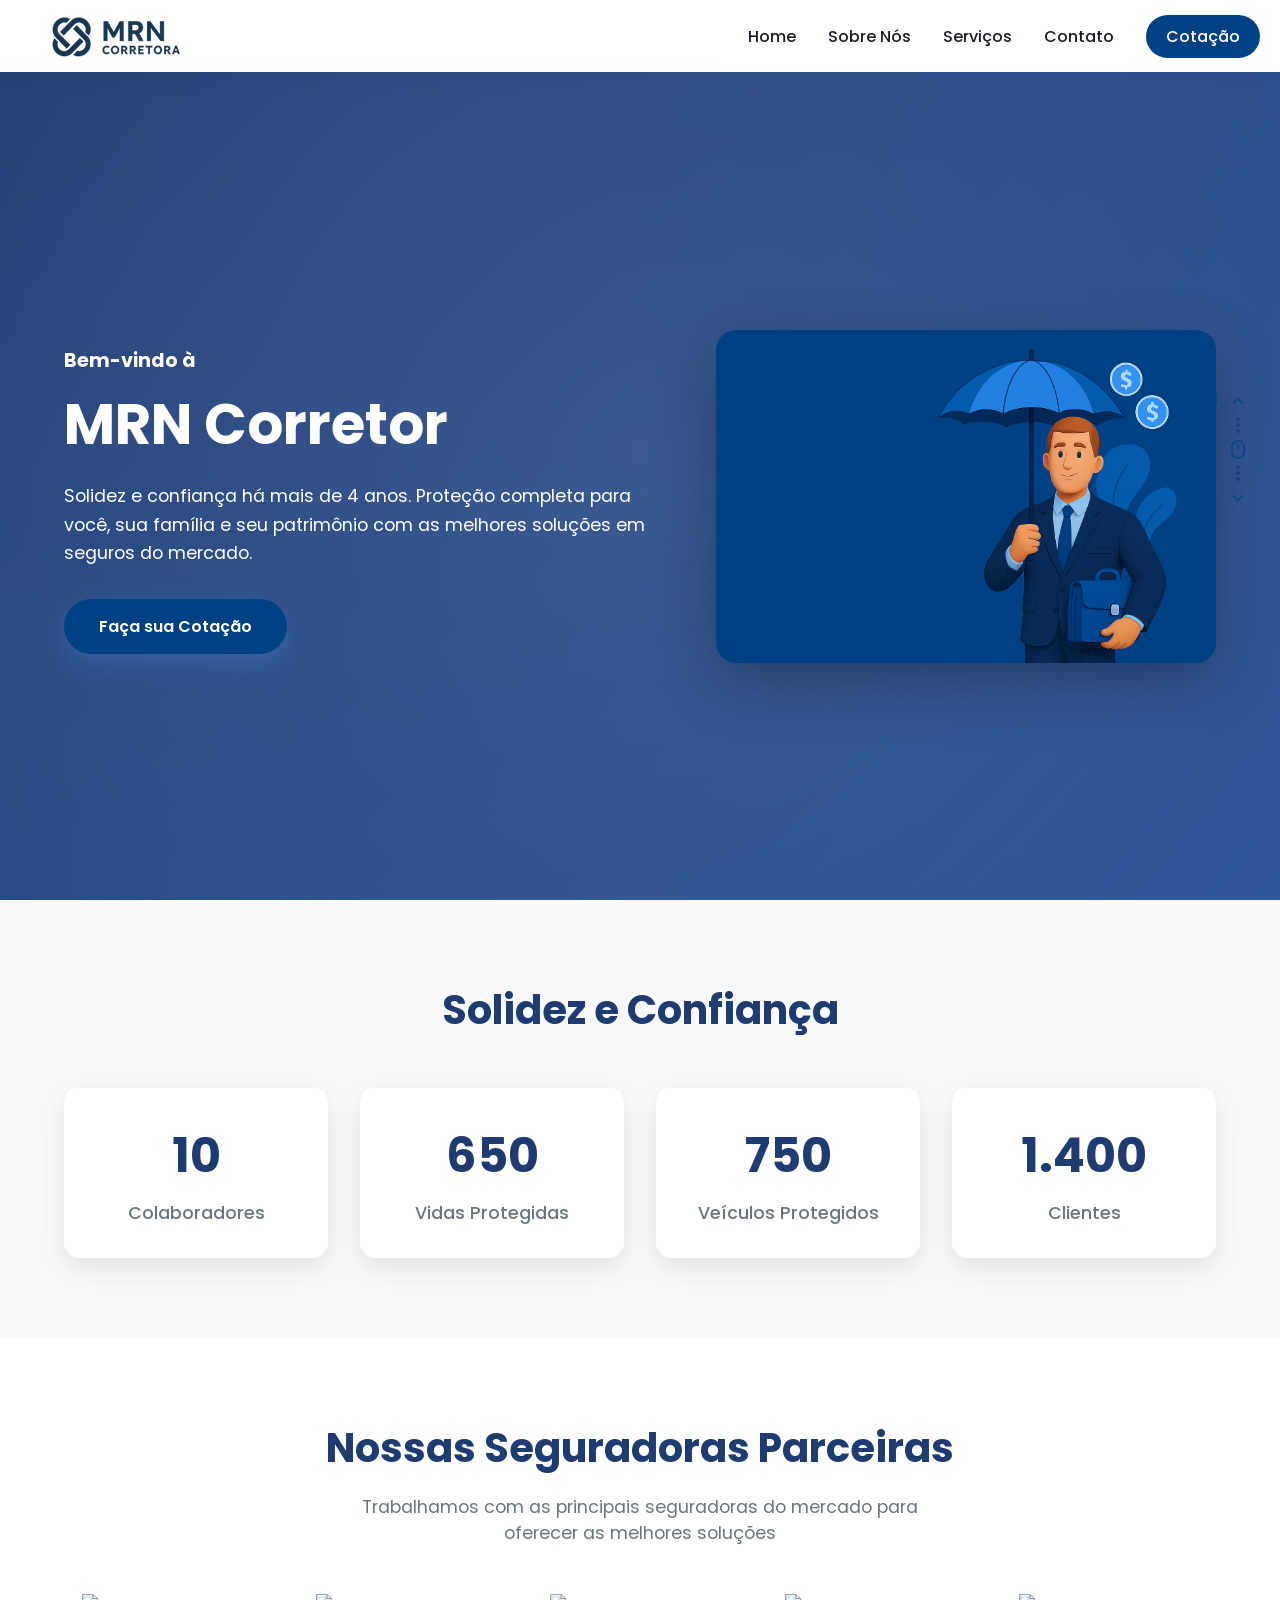
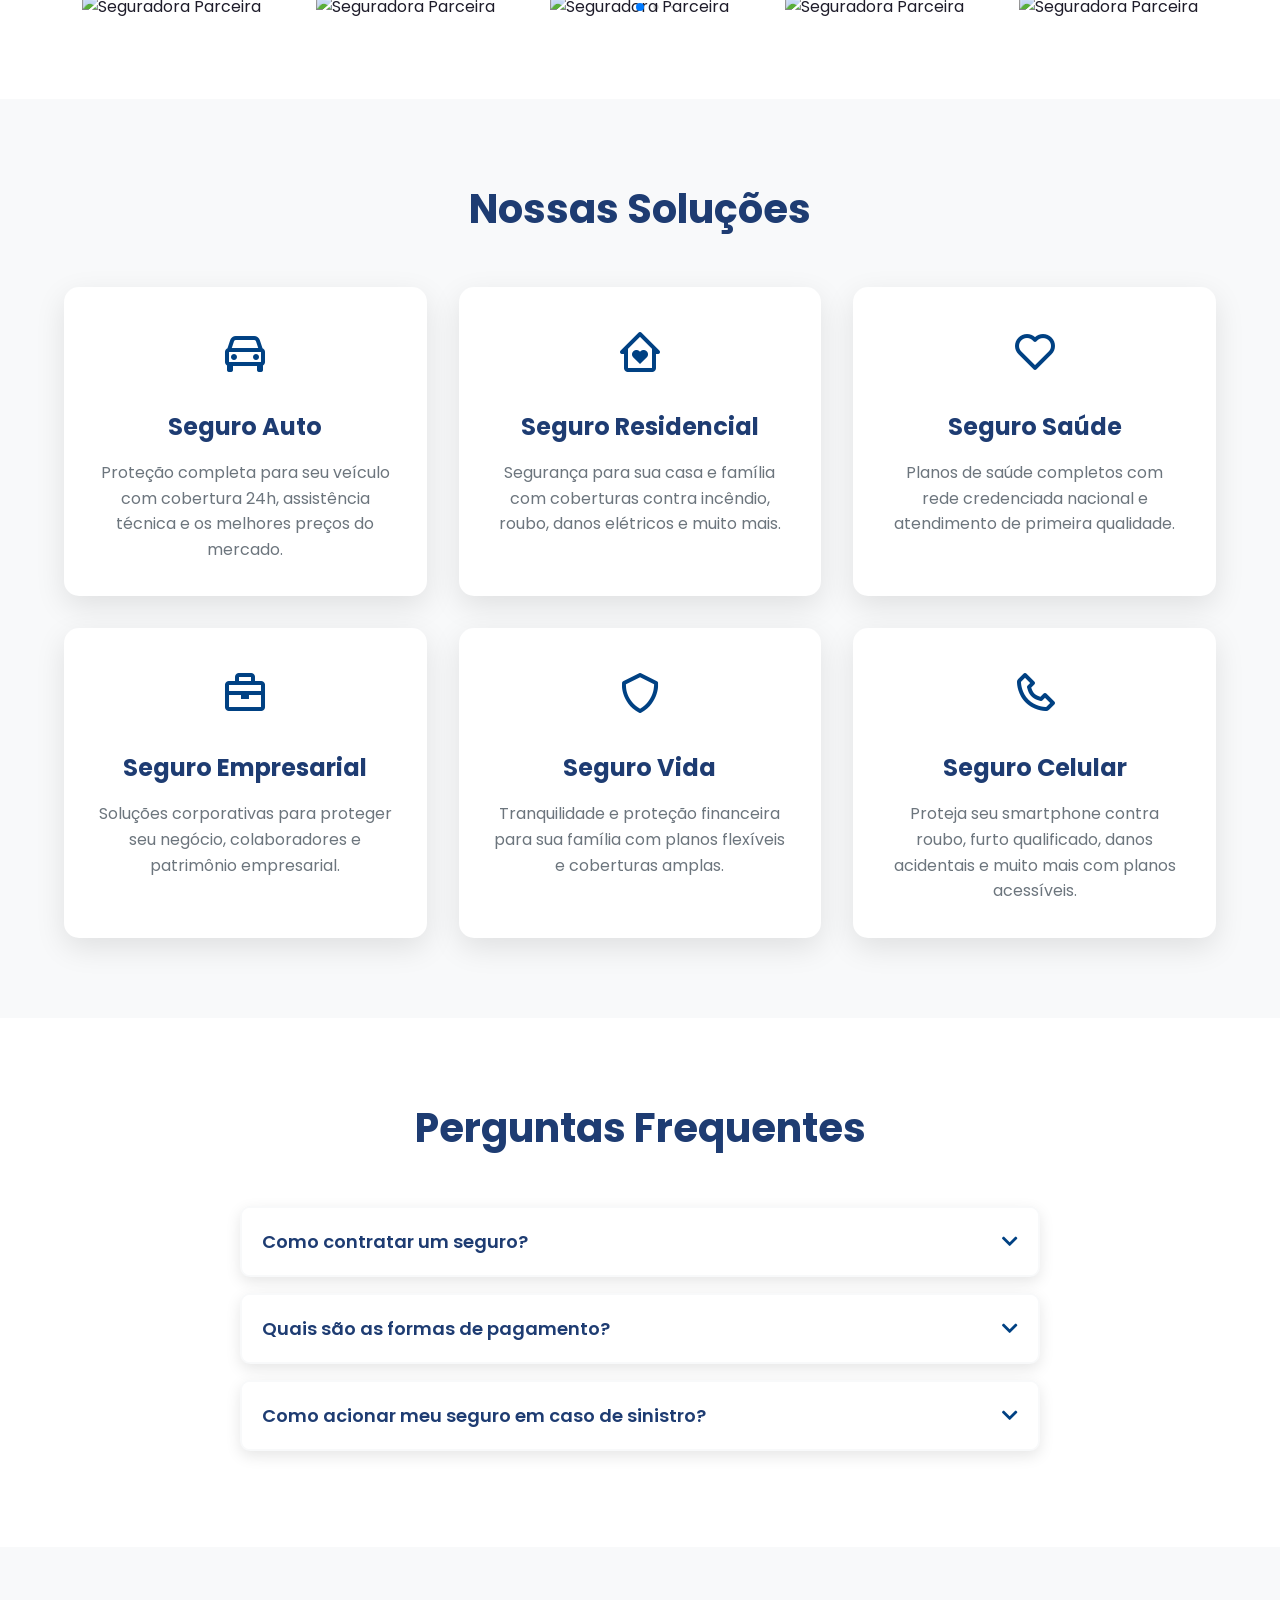
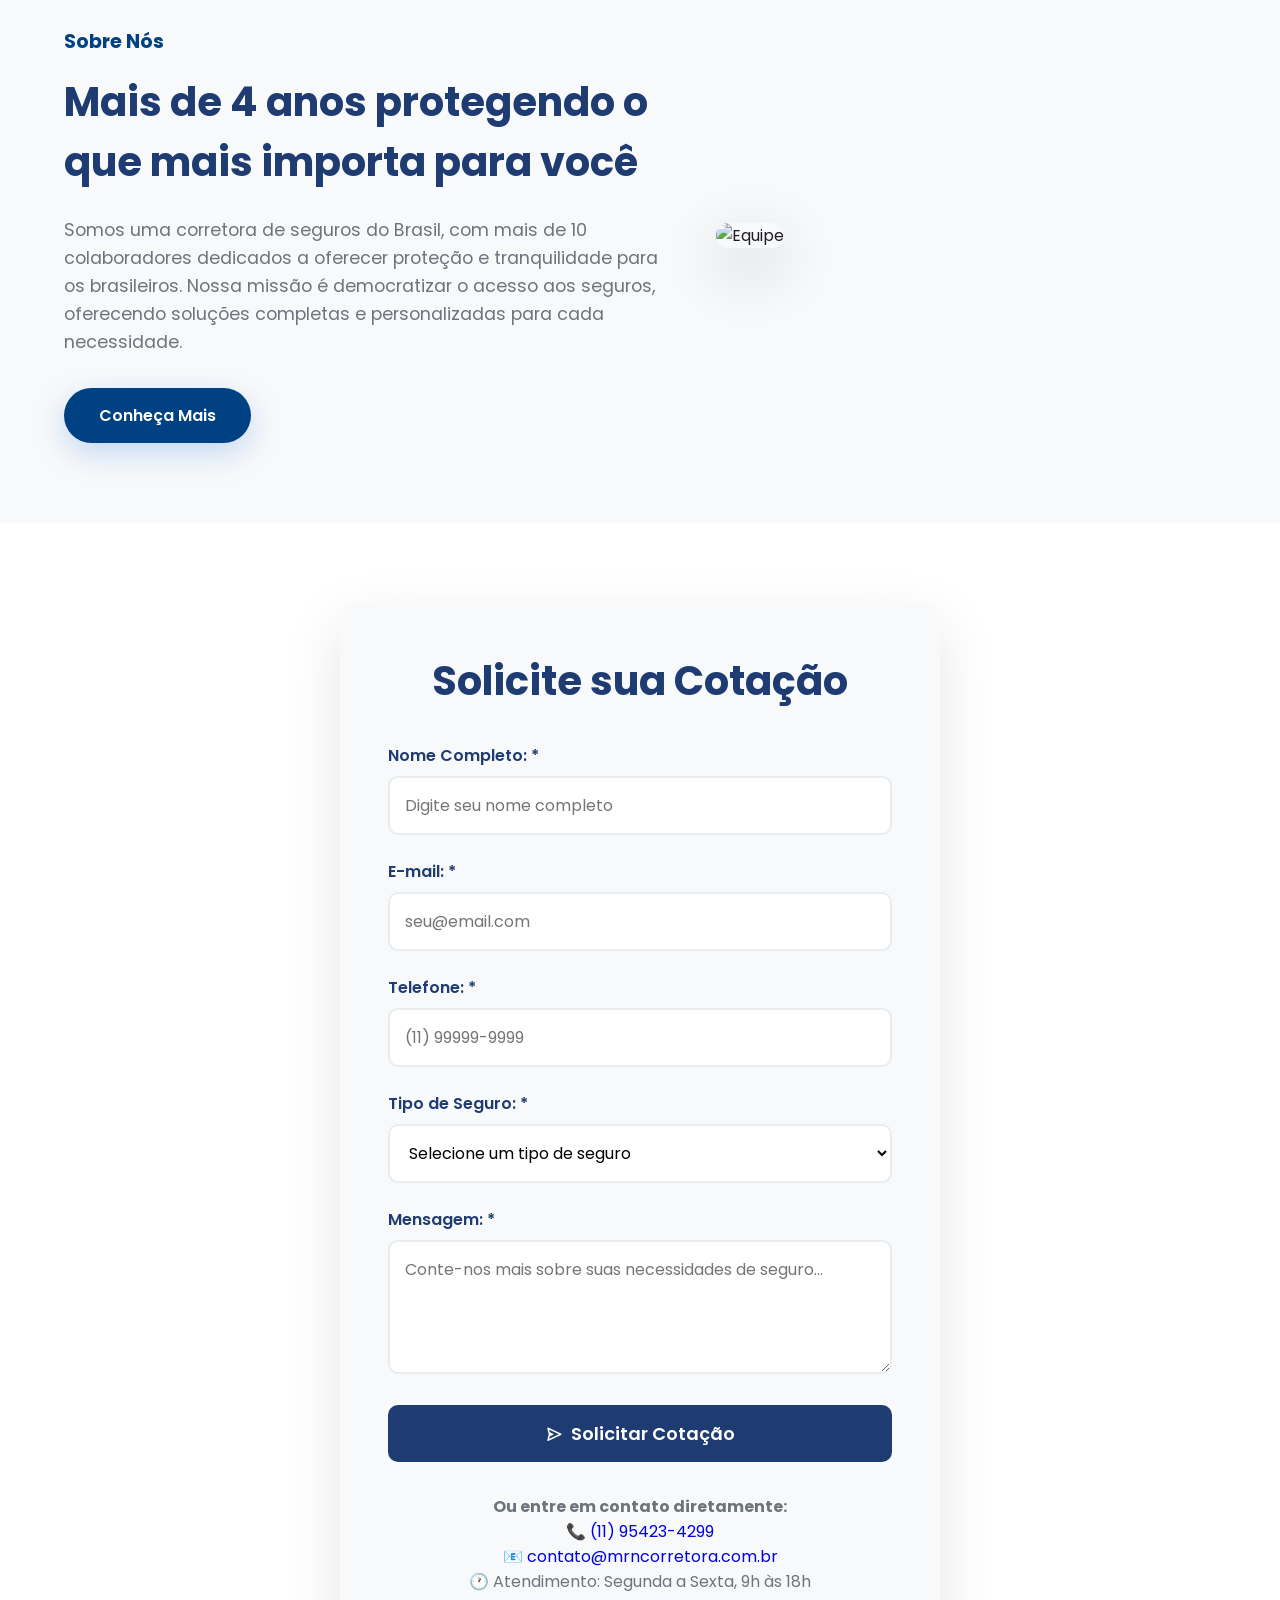
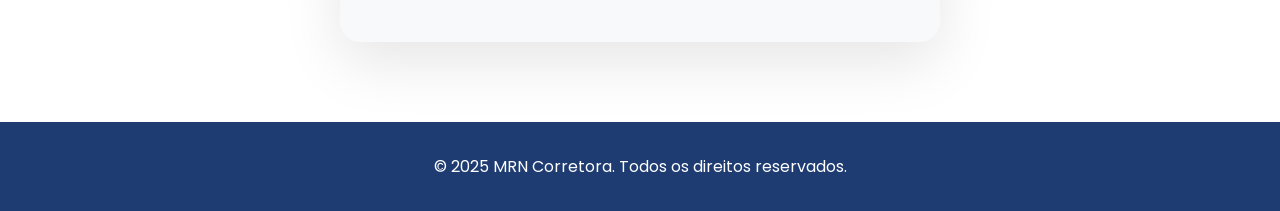
==== LandingPage-Responsiva/index.html @ b2e0dfe4 "fix" ====
<!DOCTYPE html>
<html lang="pt-br">
<head>
    <meta charset="UTF-8">
    <meta http-equiv="X-UA-Compatible" content="IE=edge">
    <meta name="viewport" content="width=device-width, initial-scale=1.0">
    <link href='https://unpkg.com/boxicons@2.1.2/css/boxicons.min.css' rel='stylesheet'>
    <link rel="stylesheet" type="text/css" href="https://cdnjs.cloudflare.com/ajax/libs/font-awesome/5.15.4/css/all.min.css">
    <link rel="stylesheet"href="https://cdn.jsdelivr.net/npm/swiper@11/swiper-bundle.min.css"/>
    <link rel="stylesheet" href="style.css">
    <title>MRN Corretora - Proteção e Confiança</title>
</head>
<body>
    <header>
        <nav class="navigation">
            <a href="#" class="logo">
                <i class='bx bx-shield-check'></i>
                <img src="assets/mrnlogocorretora.png">
            </a>
            <ul class="nav-menu">
                <li class="nav-item"><a href="#home">Home</a></li>
                <li class="nav-item"><a href="#aboutUsAnchor">Sobre Nós</a></li>
                <li class="nav-item"><a href="#servicos">Serviços</a></li>
                <li class="nav-item"><a href="#formAnchor">Contato</a></li>
                <li class="nav-item"><a href="#" style="background: var(--accent); color: white; padding: 10px 20px; border-radius: 25px;">Cotação</a></li>
            </ul>
            <div class="menu">
                <span class="bar"></span>
                <span class="bar"></span>
                <span class="bar"></span>
            </div>
        </nav>
    </header>
    
    <div class="hint">
        <i class='bx bx-chevron-up'></i>
        <i class='bx bx-dots-vertical-rounded'></i>
        <i class='bx bx-mouse'></i>
        <i class='bx bx-dots-vertical-rounded'></i>
        <i class='bx bx-chevron-down'></i>
    </div>

    <main>
        <section class="home" id="home">
            <div class="home-text">
                <h4 class="text-h4">Bem-vindo à</h4>
                <h1>MRN Corretora</h1>
                <p>Solidez e confiança há mais de 4 anos. Proteção completa para você, sua família e seu patrimônio com as melhores soluções em seguros do mercado.</p>
                <a href="#formAnchor" class="home-btn">Faça sua Cotação</a>
            </div>
            <div class="home-img">
                <img src="assets/mrnfundo.png" alt="Seguros">
            </div>
        </section>
    </main>
    
    <!-- Stats Section -->
    <section class="stats">
        <h2>Solidez e Confiança</h2>
        <div class="stats-grid">
            <div class="stat-card">
                <div class="stat-number counter">10</div>
                <div class="stat-label">Colaboradores</div>
            </div>
            <div class="stat-card">
                <div class="stat-number counter">1300</div>
                <div class="stat-label">Vidas Protegidas</div>
            </div>
            <div class="stat-card">
                <div class="stat-number counter">1500</div>
                <div class="stat-label">Veículos Protegidos</div>
            </div>
            <div class="stat-card">
                <div class="stat-number counter">2800</div>
                <div class="stat-label">Clientes</div>
            </div>
        </div>
    </section>

    <!-- Carrossel de Seguradoras -->
    <section class="seguradoras-section">
        <div class="container">
            <h2>Nossas Seguradoras Parceiras</h2>
            <p>Trabalhamos com as principais seguradoras do mercado para oferecer as melhores soluções</p>
            
            <div class="elementor-image-carousel-wrapper swiper">
                <div class="elementor-image-carousel swiper-wrapper">
                    <div class="swiper-slide">
                        <figure class="swiper-slide-inner">
                            <img class="swiper-slide-image" src="https://mhcseguros.com.br/wp-content/uploads/2022/05/Frame-27-1.png" alt="Seguradora Parceira">
                        </figure>
                    </div>
                    <div class="swiper-slide">
                        <figure class="swiper-slide-inner">
                            <img class="swiper-slide-image" src="https://logodownload.org/wp-content/uploads/2018/10/bradesco-seguros-logo-1-1.png" alt="Seguradora Parceira">
                        </figure>
                    </div>
                    <div class="swiper-slide">
                        <figure class="swiper-slide-inner">
                            <img class="swiper-slide-image" src="https://encrypted-tbn0.gstatic.com/images?q=tbn:ANd9GcRB1YrXB3MDfZ0XjBQLLLADGYKKtMRcxOICxg&s" alt="Seguradora Parceira">
                        </figure>
                    </div>
                    <div class="swiper-slide">
                        <figure class="swiper-slide-inner">
                            <img class="swiper-slide-image" src="https://static.wixstatic.com/media/cba4e8_33d99b33ebab4ac2a8fffa1ec210240b~mv2.png/v1/fill/w_600,h_600,al_c/cba4e8_33d99b33ebab4ac2a8fffa1ec210240b~mv2.png" alt="Seguradora Parceira">
                        </figure>
                    </div>
                    <div class="swiper-slide">
                        <figure class="swiper-slide-inner">
                            <img class="swiper-slide-image" src="https://upload.wikimedia.org/wikipedia/commons/0/05/HDI_Seguros_Brasil_-_Logo_2020.png" alt="Seguradora Parceira">
                        </figure>
                    </div>
                    <div class="swiper-slide">
                        <figure class="swiper-slide-inner">
                            <img class="swiper-slide-image" src="https://grandesnomesdapropaganda.com.br/wp-content/uploads/2018/12/Ituran.jpg" alt="Seguradora Parceira">
                        </figure>
                    </div>
                    <div class="swiper-slide">
                        <figure class="swiper-slide-inner">
                            <img class="swiper-slide-image" src="https://www.minutoseguros.com.br/blog/wp-content/uploads/2022/07/Mapfre.webp" alt="Seguradora Parceira">
                        </figure>
                    </div>
                    <div class="swiper-slide">
                        <figure class="swiper-slide-inner">
                            <img class="swiper-slide-image" src="https://mhcseguros.com.br/wp-content/uploads/2022/05/Frame-32.png" alt="Seguradora Parceira">
                        </figure>
                    </div>
                    <div class="swiper-slide">
                        <figure class="swiper-slide-inner">
                            <img class="swiper-slide-image" src="https://evef.com.br/images/vetor/logo%20vetorizado%20seguradora%20pier%20corretora%20seguros%20svg%20download.svg" alt="Seguradora Parceira">
                        </figure>
                    </div>
                    <div class="swiper-slide">
                        <figure class="swiper-slide-inner">
                            <img class="swiper-slide-image" src="https://encrypted-tbn0.gstatic.com/images?q=tbn:ANd9GcT-n7qKPhPEOko3PE2J_J_-CRJ7WP5ZZslrPg&s" alt="Seguradora Parceira">
                        </figure>
                    </div>
                    <div class="swiper-slide">
                        <figure class="swiper-slide-inner">
                            <img class="swiper-slide-image" src="https://logodownload.org/wp-content/uploads/2022/06/suhai-seguradora-logo.png" alt="Seguradora Parceira">
                        </figure>
                    </div>
                    <div class="swiper-slide">
                        <figure class="swiper-slide-inner">
                            <img class="swiper-slide-image" src="https://sindsegmd.com.br/wp-content/uploads/2025/03/Associadas-site-sindseg.png" alt="Seguradora Parceira">
                        </figure>
                    </div>
                    <div class="swiper-slide">
                        <figure class="swiper-slide-inner">
                            <img class="swiper-slide-image" src="https://www.top-bank.ch/images/logo_540/logo_zurich.png" alt="Seguradora Parceira">
                        </figure>
                    </div>
                    <div class="swiper-slide">
                        <figure class="swiper-slide-inner">
                            <img class="swiper-slide-image" src="https://logodownload.org/wp-content/uploads/2017/10/sulamerica-logo.png" alt="Seguradora Parceira">
                        </figure>
                    </div>
                </div> 
                
                <div class="swiper-pagination"></div>
            </div>
        </div>
    </section>
    
    <!-- Services Section -->
    <section class="services" id="servicos">
        <h2>Nossas Soluções</h2>
        <div class="services-grid">
            <div class="service-card">
                <div class="service-icon">
                    <i class='bx bx-car'></i>
                </div>
                <h3>Seguro Auto</h3>
                <p>Proteção completa para seu veículo com cobertura 24h, assistência técnica e os melhores preços do mercado.</p>
            </div>
            <div class="service-card">
                <div class="service-icon">
                    <i class='bx bx-home-heart'></i>
                </div>
                <h3>Seguro Residencial</h3>
                <p>Segurança para sua casa e família com coberturas contra incêndio, roubo, danos elétricos e muito mais.</p>
            </div>
            <div class="service-card">
                <div class="service-icon">
                    <i class='bx bx-heart'></i>
                </div>
                <h3>Seguro Saúde</h3>
                <p>Planos de saúde completos com rede credenciada nacional e atendimento de primeira qualidade.</p>
            </div>
            <div class="service-card">
                <div class="service-icon">
                    <i class='bx bx-briefcase'></i>
                </div>
                <h3>Seguro Empresarial</h3>
                <p>Soluções corporativas para proteger seu negócio, colaboradores e patrimônio empresarial.</p>
            </div>
            <div class="service-card">
                <div class="service-icon">
                    <i class='bx bx-shield'></i>
                </div>
                <h3>Seguro Vida</h3>
                <p>Tranquilidade e proteção financeira para sua família com planos flexíveis e coberturas amplas.</p>
            </div>
            <div class="service-card">
                <div class="service-icon">
                    <i class='bx bx-phone'></i>
                </div>
                <h3>Seguro Celular</h3>
                <p>Proteja seu smartphone contra roubo, furto qualificado, danos acidentais e muito mais com planos acessíveis. </p>
            </div>
        </div>
    </section>
    
    <!-- FAQ Section -->
    <section class="faq-section">
        <div class="container">
            <h1>Perguntas Frequentes</h1>
            <ul class="perguntas">
                <li>
                    <h2 class="pergunta-titulo" onclick="togglePergunta(this)">
                        Como contratar um seguro?
                        <i class="fas fa-chevron-down"></i>
                    </h2>
                    <p class="pergunta-descricao">É muito simples! Você pode fazer uma cotação online em nosso site, entrar em contato conosco por telefone ou visitar nosso escritorio. Nossos consultores especializados irão te ajudar a escolher a melhor opção para suas necessidades.</p>
                </li>
                <li>
                    <h2 class="pergunta-titulo" onclick="togglePergunta(this)">
                        Quais são as formas de pagamento?
                        <i class="fas fa-chevron-down"></i>
                    </h2>
                    <p class="pergunta-descricao">Oferecemos diversas opções de pagamento: cartão de crédito, débito automático, boleto bancário, PIX e parcelamento em até 12x. Você escolhe a forma que melhor se adapta ao seu orçamento.</p>
                </li>
                <li>
                    <h2 class="pergunta-titulo" onclick="togglePergunta(this)">
                        Como acionar meu seguro em caso de sinistro?
                        <i class="fas fa-chevron-down"></i>
                    </h2>
                    <p class="pergunta-descricao">Temos atendimento 24h por meio do nosso telefone ou site. Nossa equipe especializada irá te orientar sobre todos os procedimentos e documentos necessários para agilizar o processo.</p>
                </li>
            </ul>
        </div>
    </section>

    <section class="about" id="aboutUsAnchor">
        <div class="about-text">
            <h4 class="text-h4">Sobre Nós</h4>
            <h2>Mais de 4 anos protegendo o que mais importa para você</h2>
            <p>Somos uma corretora de seguros do Brasil, com mais de 10 colaboradores dedicados a oferecer proteção e tranquilidade para os brasileiros. Nossa missão é democratizar o acesso aos seguros, oferecendo soluções completas e personalizadas para cada necessidade.</p>
            <a href="#formAnchor" class="home-btn">Conheça Mais</a>
        </div>
        <div class="about-img">
            <img src="https://images.unsplash.com/photo-1521737604893-d14cc237f11d?ixlib=rb-4.0.3&ixid=M3wxMjA3fDB8MHxwaG90by1wYWdlfHx8fGVufDB8fHx8fA%3D%3D&auto=format&fit=crop&w=1000&q=80" alt="Equipe" class="image-animation">
        </div>
    </section>

    <section class="form" id="formAnchor">
        <div class="container">
            <h1>Solicite sua Cotação</h1>
            <form id="cotacao-form" method="POST">
                <div class="form-group">
                    <label for="name">Nome Completo: *</label>
                    <input type="text" id="name" name="name" required placeholder="Digite seu nome completo">
                </div>
                <div class="form-group">
                    <label for="email">E-mail: *</label>
                    <input type="email" id="email" name="email" required placeholder="seu@email.com">
                </div>
                <div class="form-group">
                    <label for="phone">Telefone: *</label>
                    <input type="tel" id="phone" name="phone" required placeholder="(11) 99999-9999">
                </div>
                <div class="form-group">
                    <label for="service">Tipo de Seguro: *</label>
                    <select id="service" name="service" required>
                        <option value="">Selecione um tipo de seguro</option>
                        <option value="auto">Seguro Auto</option>
                        <option value="residencial">Seguro Residencial</option>
                        <option value="saude">Seguro Saúde</option>
                        <option value="vida">Seguro Vida</option>
                        <option value="empresarial">Seguro Empresarial</option>
                    </select>
                </div>
                <div class="form-group">
                    <label for="message">Mensagem: *</label>
                    <textarea id="message" name="message" required placeholder="Conte-nos mais sobre suas necessidades de seguro..." rows="4"></textarea>
                </div>
                <button type="submit" class="submit-button">
                    <i class='bx bx-send'></i>
                    Solicitar Cotação
                </button>
            </form>
            
            <!-- Informações de contato alternativas -->
            <div style="margin-top: 2rem; text-align: center; color: var(--text-gray);">
                <p><strong>Ou entre em contato diretamente:</strong></p>
                <p>📞 <a href="tel:+5511954234299">(11) 95423-4299</a></p>
                <p>📧 <a href="mailto:contato@mrncorretora.com.br">contato@mrncorretora.com.br</a></p>
                <p>🕐 Atendimento: Segunda a Sexta, 9h às 18h</p>
            </div>
        </div>
    </section>
    
    <footer class="rodape">
        <p>&copy; 2025 MRN Corretora. Todos os direitos reservados.</p>
    </footer>
    
    <!-- Scripts -->
    <!-- EmailJS CDN -->
    <script type="text/javascript" src="https://cdn.jsdelivr.net/npm/@emailjs/browser@3/dist/email.min.js"></script>
    <!-- Swiper CDN -->
    <script src="https://cdn.jsdelivr.net/npm/swiper@11/swiper-bundle.min.js"></script>
    <!-- Scripts locais -->
    <script src="script.js"></script>
    <script src="form-handler.js"></script>
    
    <!-- Configuração EmailJS -->
    <script>
        // Configurar EmailJS com sua chave pública
        // IMPORTANTE: Substitua 'YOUR_PUBLIC_KEY' pela sua chave real do EmailJS
        document.addEventListener('DOMContentLoaded', function() {
            // Se você configurar o EmailJS, descomente e configure:
            // emailjs.init('YOUR_PUBLIC_KEY');
            
            // Para teste, iremos usar apenas o método mailto
            console.log('Sistema de cotação carregado. Emails serão enviados para: bebellabr@gmail.com');
        });
    </script>

    <script>
    // Inicialização do Carrossel de Seguradoras - CORRIGIDO
function initCarrossel() {
    // Verificar se o Swiper está disponível
    if (typeof Swiper === 'undefined') {
        console.error('❌ Swiper não encontrado. Verifique se o arquivo swiper-bundle.min.js foi carregado.');
        return;
    }

    console.log('✅ Swiper encontrado, inicializando carrossel...');
    
    // Verificar se o container existe
    const swiperContainer = document.querySelector('.elementor-image-carousel-wrapper');
    if (!swiperContainer) {
        console.error('❌ Container do carrossel não encontrado');
        return;
    }

    console.log('✅ Container encontrado, criando instância do Swiper...');
    
    try {
        const swiper = new Swiper('.elementor-image-carousel-wrapper', {
            // Configurações básicas
            slidesPerView: 1,
            spaceBetween: 20,
            loop: true,
            centeredSlides: false,
            
            // Autoplay
            autoplay: {
                delay: 3000,
                disableOnInteraction: false,
                pauseOnMouseEnter: true,
            },
            
            // Velocidade
            speed: 800,
            
            // Navegação
            navigation: {
                nextEl: '.swiper-button-next',
                prevEl: '.swiper-button-prev',
            },
            
            // Paginação
            pagination: {
                el: '.swiper-pagination',
                clickable: true,
                dynamicBullets: true,
            },
            
            // Responsivo
            breakpoints: {
                320: {
                    slidesPerView: 1,
                    spaceBetween: 10
                },
                480: {
                    slidesPerView: 2,
                    spaceBetween: 15
                },
                768: {
                    slidesPerView: 3,
                    spaceBetween: 20
                },
                1024: {
                    slidesPerView: 4,
                    spaceBetween: 20
                },
                1200: {
                    slidesPerView: 5,
                    spaceBetween: 20
                }
            },
            
            // Efeitos
            effect: 'slide',
            grabCursor: true,
            
            // Callbacks
            on: {
                init: function() {
                    console.log('✅ Swiper inicializado com sucesso!');
                },
                slideChange: function() {
                    console.log('Slide mudou para:', this.activeIndex);
                }
            }
        });
        
        console.log('✅ Carrossel de seguradoras criado:', swiper);
        
        // Pausar autoplay ao hover
        swiperContainer.addEventListener('mouseenter', () => {
            if (swiper.autoplay) {
                swiper.autoplay.stop();
            }
        });
        
        swiperContainer.addEventListener('mouseleave', () => {
            if (swiper.autoplay) {
                swiper.autoplay.start();
            }
        });
        
        return swiper;
        
    } catch (error) {
        console.error('❌ Erro ao inicializar Swiper:', error);
        
        // Fallback: mostrar como grid
        const wrapper = swiperContainer.querySelector('.swiper-wrapper');
        if (wrapper) {
            wrapper.style.display = 'flex';
            wrapper.style.flexWrap = 'wrap';
            wrapper.style.justifyContent = 'center';
            wrapper.style.gap = '1rem';
        }
    }
}

// Intersection Observer para animações - SIMPLIFICADO
const observerOptions = {
    threshold: 0.1,
    rootMargin: '0px 0px -50px 0px'
};

const observer = new IntersectionObserver((entries) => {
    entries.forEach(entry => {
        if (entry.isIntersecting) {
            if (entry.target.classList.contains('stats')) {
                animateCounters();
                observer.unobserve(entry.target);
            }
            
            // Adicionar classe de animação para outros elementos
            entry.target.classList.add('animate');
        }
    });
}, observerOptions);

// Inicialização quando o DOM carrega - CORRIGIDO
document.addEventListener('DOMContentLoaded', () => {
    console.log('🚀 DOM carregado, inicializando componentes...');
    
    // Observar seções para animações
    const sections = document.querySelectorAll('.stats, .services, .about');
    sections.forEach(section => {
        observer.observe(section);
    });
    
    // Inicializar carrossel imediatamente quando a página carregar
    // Se o Swiper ainda não carregou, tentar novamente em intervalos
    let attempts = 0;
    const maxAttempts = 10;
    
    function tryInitCarrossel() {
        attempts++;
        console.log(`Tentativa ${attempts} de inicializar carrossel...`);
        
        if (typeof Swiper !== 'undefined') {
            initCarrossel();
        } else if (attempts < maxAttempts) {
            console.log('Swiper ainda não carregou, tentando novamente em 100ms...');
            setTimeout(tryInitCarrossel, 100);
        } else {
            console.error('❌ Swiper não carregou após várias tentativas');
        }
    }
    
    // Tentar inicializar imediatamente
    tryInitCarrossel();
});

// Header scroll effect
window.addEventListener('scroll', () => {
    const header = document.querySelector('.navigation');
    if (window.scrollY > 100) {
        header.style.backgroundColor = 'rgba(255, 255, 255, 0.95)';
        header.style.backdropFilter = 'blur(10px)';
    } else {
        header.style.backgroundColor = '#fff';
        header.style.backdropFilter = 'none';
    }
});

// Form validation and submission (mantendo o sistema original)
document.addEventListener('DOMContentLoaded', () => {
    const form = document.querySelector('.form form');
    if (form) {
        form.addEventListener('submit', function(e) {
            e.preventDefault();
            
            // Validação básica
            const name = document.getElementById('name').value.trim();
            const email = document.getElementById('email').value.trim();
            const phone = document.getElementById('phone').value.trim();
            const service = document.getElementById('service').value;
            const message = document.getElementById('message').value.trim();
            
            if (!name || !email || !phone || !service || !message) {
                alert('Por favor, preencha todos os campos obrigatórios.');
                return;
            }
            
            // Validação de email
            const emailRegex = /^[^\s@]+@[^\s@]+\.[^\s@]+$/;
            if (!emailRegex.test(email)) {
                alert('Por favor, insira um email válido.');
                return;
            }
            
            // Simulação de envio
            const submitButton = document.querySelector('.submit-button');
            const originalText = submitButton.innerHTML;
            
            submitButton.innerHTML = '<i class="bx bx-loader-alt bx-spin"></i> Enviando...';
            submitButton.disabled = true;
            
            // Simular envio (substituir por integração real)
            setTimeout(() => {
                alert('Cotação solicitada com sucesso! Entraremos em contato em breve.');
                this.reset();
                submitButton.innerHTML = originalText;
                submitButton.disabled = false;
            }, 2000);
        });
    }
});

// Parallax effect para o hero
window.addEventListener('scroll', () => {
    const scrolled = window.pageYOffset;
    const parallax = document.querySelector('.home::before');
    const speed = scrolled * 0.5;
    
    if (parallax) {
        parallax.style.transform = `translateY(${speed}px)`;
    }
});

// Loading animation
window.addEventListener('load', () => {
    document.body.classList.add('loaded');
});

// Adicionar efeito de digitação no título principal
function typeWriter(element, text, speed = 100) {
    let i = 0;
    element.innerHTML = '';
    
    function type() {
        if (i < text.length) {
            element.innerHTML += text.charAt(i);
            i++;
            setTimeout(type, speed);
        }
    }
    
    type();
}

// Inicializar efeito de digitação quando a página carregar
document.addEventListener('DOMContentLoaded', () => {
    const mainTitle = document.querySelector('.home-text h1');
    if (mainTitle) {
        const originalText = mainTitle.textContent;
        setTimeout(() => {
            typeWriter(mainTitle, originalText, 150);
        }, 1000);
    }
});

// Lazy loading para imagens
if ('IntersectionObserver' in window) {
    const imageObserver = new IntersectionObserver((entries, observer) => {
        entries.forEach(entry => {
            if (entry.isIntersecting) {
                const img = entry.target;
                if (img.dataset.src) {
                    img.src = img.dataset.src;
                    img.classList.remove('lazy');
                    imageObserver.unobserve(img);
                }
            }
        });
    });

    document.querySelectorAll('img[data-src]').forEach(img => {
        imageObserver.observe(img);
    });
}

// Adicionar efeito de hover nos cards de serviços
document.querySelectorAll('.service-card').forEach(card => {
    card.addEventListener('mouseenter', function() {
        this.style.transform = 'translateY(-10px) scale(1.02)';
    });
    
    card.addEventListener('mouseleave', function() {
        this.style.transform = 'translateY(0) scale(1)';
    });
});

// Scroll to top functionality
const scrollToTopBtn = document.createElement('button');
scrollToTopBtn.innerHTML = '<i class="bx bx-up-arrow-alt"></i>';
scrollToTopBtn.className = 'scroll-to-top';

document.body.appendChild(scrollToTopBtn);

window.addEventListener('scroll', () => {
    if (window.pageYOffset > 300) {
        scrollToTopBtn.style.opacity = '1';
        scrollToTopBtn.style.visibility = 'visible';
    } else {
        scrollToTopBtn.style.opacity = '0';
        scrollToTopBtn.style.visibility = 'hidden';
    }
});

scrollToTopBtn.addEventListener('click', () => {
    window.scrollTo({
        top: 0,
        behavior: 'smooth'
    });
});

// Adicionar animação de entrada para elementos
const observeElements = document.querySelectorAll('.stat-card, .service-card');
const elementObserver = new IntersectionObserver((entries) => {
    entries.forEach((entry, index) => {
        if (entry.isIntersecting) {
            setTimeout(() => {
                entry.target.style.opacity = '1';
                entry.target.style.transform = 'translateY(0)';
            }, index * 100);
            elementObserver.unobserve(entry.target);
        }
    });
}, { threshold: 0.1 });

observeElements.forEach(el => {
    el.style.opacity = '0';
    el.style.transform = 'translateY(30px)';
    el.style.transition = 'all 0.6s ease';
    elementObserver.observe(el);
});

// Debug do carrossel
window.debugCarrossel = function() {
    console.log('🔍 Debug do Carrossel:');
    console.log('- Swiper disponível:', typeof Swiper !== 'undefined');
    console.log('- Container encontrado:', !!document.querySelector('.elementor-image-carousel-wrapper'));
    console.log('- Slides encontrados:', document.querySelectorAll('.swiper-slide').length);
    console.log('- Paginação encontrada:', !!document.querySelector('.swiper-pagination'));
};

console.log('✅ Script principal carregado com sucesso!');
console.log('💡 Use window.debugCarrossel() no console para debug');
</script>
</body>
</html>
---- LandingPage-Responsiva/style.css ----
@import url('https://fonts.googleapis.com/css2?family=Poppins:wght@300;400;500;600;700&display=swap');
@import url('https://fonts.googleapis.com/css2?family=Ubuntu:wght@300;400;500;700&display=swap');

* {
    margin: 0;
    padding: 0;
    box-sizing: border-box;
    font-family: 'Poppins', sans-serif;
    list-style: none;
    text-decoration: none;
}

:root {
    --primary: #1e3c72;
    --secondary: #2a5298;
    --accent: #004183;
    --white: #fff;
    --dark: #1e1c2a;
    --light-gray: #f8f9fa;
    --text-gray: #6c757d;
}

body {
    color: var(--dark);
    background: var(--white);
    overflow-x: hidden;
}

/* Header */
.navigation {
    display: flex;
    align-items: center;
    justify-content: space-between;
    padding: 15px 20px;
    background: var(--white);
    box-shadow: 0 2px 20px rgba(30, 60, 114, 0.1);
    width: 100%;
    position: fixed;
    top: 0;
    z-index: 9999;
    transition: all 0.3s ease;
}

.logo {
    display: flex;
    align-items: center;
    font-size: 1.8rem;
    font-weight: 700;
    color: var(--primary);
}

.logo i {
    margin-right: 10px;
    color: var(--accent);
}

.nav-menu {
    display: flex;
    align-items: center;
    gap: 2rem;
}

.nav-menu li a {
    color: var(--dark);
    font-size: 16px;
    font-weight: 500;
    transition: all 0.3s ease;
    position: relative;
}

.nav-menu li a:hover {
    color: var(--primary);
}

.nav-menu li a::after {
    content: '';
    position: absolute;
    bottom: -5px;
    left: 0;
    width: 0;
    height: 2px;
    background: var(--primary);
    transition: width 0.3s ease;
}

.nav-menu li a:hover::after {
    width: 100%;
}

.menu {
    cursor: pointer;
    display: none;
    flex-direction: column;
}

.menu .bar {
    width: 25px;
    height: 3px;
    background: var(--primary);
    margin: 3px 0;
    transition: 0.3s;
    border-radius: 3px;
}

/* Hero Section */
.home {
    min-height: 100vh;
    display: flex;
    align-items: center;
    justify-content: space-between;
    padding: 100px 5% 0;
    background: linear-gradient(135deg, var(--primary) 0%, var(--secondary) 100%);
    color: var(--white);
    position: relative;
    overflow: hidden;
}

.home::before {
    content: '';
    position: absolute;
    top: -50%;
    right: -50%;
    width: 200%;
    height: 200%;
    background: radial-gradient(circle, rgba(255,255,255,0.1) 0%, transparent 70%);
    animation: rotate 20s linear infinite;
}

@keyframes rotate {
    0% { transform: rotate(0deg); }
    100% { transform: rotate(360deg); }
}

.home-text {
    max-width: 600px;
    z-index: 2;
}

.home-text .text-h4 {
    font-size: 1.2rem;
    margin-bottom: 1rem;
    opacity: 0.9;
    animation: fadeInUp 1s ease 0.2s both;
}

.home-text h1 {
    font-size: 3.5rem;
    margin-bottom: 1.5rem;
    line-height: 1.2;
    animation: fadeInUp 1s ease 0.4s both;
}

.home-text p {
    font-size: 1.1rem;
    margin-bottom: 2rem;
    opacity: 0.9;
    line-height: 1.6;
    animation: fadeInUp 1s ease 0.6s both;
}

.home-btn {
    display: inline-block;
    padding: 15px 35px;
    background: var(--accent);
    color: var(--white);
    border-radius: 50px;
    font-weight: 600;
    transition: all 0.3s ease;
    animation: fadeInUp 1s ease 0.8s both;
    box-shadow: 0 10px 30px rgba(74, 144, 226, 0.3);
}

.home-btn:hover {
    background: var(--white);
    color: var(--primary);
    transform: translateY(-2px);
    box-shadow: 0 15px 40px rgba(74, 144, 226, 0.4);
}

.home-img {
    max-width: 500px;
    z-index: 2;
    animation: fadeInRight 1s ease 0.5s both;
}

.home-img img {
    width: 100%;
    height: auto;
    border-radius: 20px;
    box-shadow: 0 20px 60px rgba(0,0,0,0.3);
}

@keyframes fadeInUp {
    from {
        opacity: 0;
        transform: translateY(50px);
    }
    to {
        opacity: 1;
        transform: translateY(0);
    }
}

@keyframes fadeInRight {
    from {
        opacity: 0;
        transform: translateX(50px);
    }
    to {
        opacity: 1;
        transform: translateX(0);
    }
}

/* Stats Section */
.stats {
    padding: 80px 5%;
    background: var(--light-gray);
    text-align: center;
}

.stats h2 {
    font-size: 2.5rem;
    margin-bottom: 3rem;
    color: var(--primary);
}

.stats-grid {
    display: grid;
    grid-template-columns: repeat(auto-fit, minmax(250px, 1fr));
    gap: 2rem;
    max-width: 1200px;
    margin: 0 auto;
}

.stat-card {
    background: var(--white);
    padding: 2rem;
    border-radius: 15px;
    box-shadow: 0 10px 30px rgba(0,0,0,0.1);
    transition: transform 0.3s ease;
}

.stat-card:hover {
    transform: translateY(-10px);
}

.stat-number {
    font-size: 3rem;
    font-weight: 700;
    color: var(--primary);
    margin-bottom: 0.5rem;
}

.stat-label {
    font-size: 1.1rem;
    color: var(--text-gray);
    font-weight: 500;
}

/* ============================================= */
/* CARROSSEL PERSONALIZADO - JAVASCRIPT PURO    */
/* ============================================= */

.seguradoras-section {
    padding: 80px 5%;
    background: var(--white);
    text-align: center;
}

.seguradoras-section .container {
    max-width: 1200px;
    margin: 0 auto;
}

.seguradoras-section h2 {
    font-size: 2.5rem;
    margin-bottom: 1rem;
    color: var(--primary);
}

.seguradoras-section p {
    font-size: 1.1rem;
    color: var(--text-gray);
    margin-bottom: 3rem;
    max-width: 600px;
    margin-left: auto;
    margin-right: auto;
}

/* Container Principal do Carrossel */
.custom-carousel-wrapper {
    position: relative;
    width: 100%;
    margin: 2rem 0;
    padding: 20px 60px;
}

.custom-carousel-container {
    overflow: hidden;
    border-radius: 15px;
    position: relative;
    background: var(--light-gray);
    padding: 20px 0;
}

/* Track do Carrossel */
.custom-carousel-track {
    display: flex;
    transition: transform 0.6s cubic-bezier(0.4, 0, 0.2, 1);
    gap: 20px;
    padding: 0 20px;
}

/* Slides Individuais */
.carousel-slide {
    flex: 0 0 auto;
    min-width: 180px;
    max-width: 220px;
    opacity: 0.7;
    transform: scale(0.9);
    transition: all 0.4s ease;
}

.carousel-slide.active {
    opacity: 1;
    transform: scale(1);
}

.slide-content {
    display: flex;
    align-items: center;
    justify-content: center;
    min-height: 100px;
    height: auto;
    background: var(--white);
    border-radius: 12px;
    box-shadow: 0 5px 20px rgba(0,0,0,0.08);
    padding: 15px;
    transition: all 0.3s ease;
    border: 2px solid transparent;
    cursor: pointer;
    aspect-ratio: 3/2;
}

.slide-content:hover {
    border-color: var(--accent);
    box-shadow: 0 10px 30px rgba(0,0,0,0.15);
    transform: translateY(-5px);
}

.slide-content img {
    width: 100%;
    height: 100%;
    max-width: 140px;
    max-height: 80px;
    object-fit: contain;
    object-position: center;
    filter: grayscale(100%) opacity(0.7);
    transition: all 0.4s ease;
    border-radius: 8px;
}

.carousel-slide:hover .slide-content img,
.carousel-slide.active .slide-content img {
    filter: grayscale(0%) opacity(1);
    transform: scale(1.05);
}

/* Botões de Navegação */
.carousel-btn {
    position: absolute;
    top: 50%;
    transform: translateY(-50%);
    width: 50px;
    height: 50px;
    background: var(--primary);
    border: none;
    border-radius: 50%;
    color: white;
    cursor: pointer;
    z-index: 10;
    display: flex;
    align-items: center;
    justify-content: center;
    font-size: 20px;
    box-shadow: 0 5px 15px rgba(30, 60, 114, 0.3);
    transition: all 0.3s ease;
    opacity: 0.8;
}

.carousel-btn:hover {
    background: var(--accent);
    transform: translateY(-50%) scale(1.1);
    box-shadow: 0 8px 25px rgba(30, 60, 114, 0.4);
    opacity: 1;
}

.carousel-btn:active {
    transform: translateY(-50%) scale(0.95);
}

.carousel-btn-prev {
    left: 10px;
}

.carousel-btn-next {
    right: 10px;
}

.carousel-btn:disabled {
    opacity: 0.3;
    cursor: not-allowed;
    transform: translateY(-50%) scale(0.9);
}

/* Indicadores */
.carousel-indicators {
    display: flex;
    justify-content: center;
    gap: 8px;
    margin-top: 2rem;
    padding: 0 20px;
}

.carousel-indicator {
    width: 12px;
    height: 12px;
    border-radius: 50%;
    background: #ccc;
    border: none;
    cursor: pointer;
    transition: all 0.3s ease;
    opacity: 0.5;
}

.carousel-indicator.active {
    background: var(--primary);
    opacity: 1;
    transform: scale(1.3);
}

.carousel-indicator:hover {
    opacity: 0.8;
    transform: scale(1.1);
}

/* Animações do Carrossel */
@keyframes slideIn {
    from {
        opacity: 0;
        transform: translateX(50px);
    }
    to {
        opacity: 1;
        transform: translateX(0);
    }
}

.carousel-slide {
    animation: slideIn 0.6s ease;
}

/* Auto-play indicator */
.carousel-autoplay-indicator {
    position: absolute;
    bottom: -10px;
    left: 50%;
    transform: translateX(-50%);
    width: 40px;
    height: 4px;
    background: rgba(30, 60, 114, 0.2);
    border-radius: 2px;
    overflow: hidden;
}

.carousel-autoplay-progress {
    height: 100%;
    background: var(--primary);
    border-radius: 2px;
    transition: width 0.1s linear;
    width: 0%;
}

/* Touch/Swipe Support */
.custom-carousel-container {
    touch-action: pan-y;
    user-select: none;
    -webkit-user-select: none;
    -moz-user-select: none;
    -ms-user-select: none;
}

.custom-carousel-track {
    cursor: grab;
}

.custom-carousel-track:active {
    cursor: grabbing;
}

.custom-carousel-track.dragging {
    transition: none;
}

/* Loading State */
.carousel-loading {
    display: flex;
    align-items: center;
    justify-content: center;
    height: 160px;
    color: var(--text-gray);
    font-size: 1.1rem;
}

.carousel-loading::before {
    content: '';
    width: 20px;
    height: 20px;
    border: 2px solid var(--primary);
    border-top: 2px solid transparent;
    border-radius: 50%;
    margin-right: 10px;
    animation: spin 1s linear infinite;
}

/* Services Section */
.services {
    padding: 80px 5%;
    background: var(--light-gray);
}

.services h2 {
    text-align: center;
    font-size: 2.5rem;
    margin-bottom: 3rem;
    color: var(--primary);
}

.services-grid {
    display: grid;
    grid-template-columns: repeat(auto-fit, minmax(300px, 1fr));
    gap: 2rem;
    max-width: 1200px;
    margin: 0 auto;
}

.service-card {
    background: var(--white);
    padding: 2rem;
    border-radius: 15px;
    box-shadow: 0 10px 30px rgba(0,0,0,0.1);
    text-align: center;
    transition: all 0.3s ease;
    border: 2px solid transparent;
}

.service-card:hover {
    transform: translateY(-5px);
    border-color: var(--accent);
}

.service-icon {
    font-size: 3rem;
    color: var(--accent);
    margin-bottom: 1rem;
}

.service-card h3 {
    font-size: 1.5rem;
    margin-bottom: 1rem;
    color: var(--primary);
}

.service-card p {
    color: var(--text-gray);
    line-height: 1.6;
}

/* FAQ Section */
.faq-section {
    padding: 80px 5%;
    background: var(--white);
}

.container {
    max-width: 800px;
    margin: 0 auto;
}

.faq-section h1 {
    text-align: center;
    font-size: 2.5rem;
    margin-bottom: 3rem;
    color: var(--primary);
}

.perguntas {
    list-style-type: none;
    padding: 0;
}

.perguntas li {
    background: var(--white);
    border-radius: 10px;
    margin-bottom: 1rem;
    box-shadow: 0 5px 15px rgba(0,0,0,0.1);
    overflow: hidden;
    border: 2px solid var(--light-gray);
}

.pergunta-titulo {
    margin: 0;
    padding: 20px;
    cursor: pointer;
    background: var(--white);
    font-size: 18px;
    position: relative;
    transition: all 0.3s ease;
    border: none;
    width: 100%;
    text-align: left;
    color: var(--primary);
    font-weight: 600;
}

.pergunta-titulo:hover {
    background: var(--light-gray);
}

.pergunta-titulo i {
    position: absolute;
    top: 50%;
    right: 20px;
    transform: translateY(-50%);
    transition: transform 0.3s ease;
    color: var(--accent);
}

.perguntas li.aberta .pergunta-titulo i {
    transform: translateY(-50%) rotate(180deg);
}

.pergunta-descricao {
    display: none;
    padding: 0 20px 20px;
    text-align: left;
    font-size: 16px;
    color: var(--text-gray);
    line-height: 1.6;
}

/* About Section */
.about {
    padding: 80px 5%;
    background: var(--light-gray);
    display: flex;
    align-items: center;
    justify-content: space-between;
    gap: 3rem;
}

.about-text {
    flex: 1;
    max-width: 600px;
}

.about-text .text-h4 {
    font-size: 1.2rem;
    color: var(--accent);
    margin-bottom: 1rem;
}

.about-text h2 {
    font-size: 2.5rem;
    margin-bottom: 1.5rem;
    color: var(--primary);
}

.about-text p {
    font-size: 1.1rem;
    color: var(--text-gray);
    line-height: 1.6;
    margin-bottom: 2rem;
}

.about-img {
    flex: 1;
    max-width: 500px;
}

.about-img img {
    width: 100%;
    height: auto;
    border-radius: 20px;
    box-shadow: 0 20px 60px rgba(0,0,0,0.2);
}

/* Contact Form */
.form {
    padding: 80px 5%;
    background: var(--white);
}

.form .container {
    max-width: 600px;
    margin: 0 auto;
    background: var(--light-gray);
    padding: 3rem;
    border-radius: 20px;
    box-shadow: 0 20px 60px rgba(0,0,0,0.1);
}

.form h1 {
    text-align: center;
    font-size: 2.5rem;
    margin-bottom: 2rem;
    color: var(--primary);
}

.form-group {
    margin-bottom: 1.5rem;
}

.form-group label {
    display: block;
    margin-bottom: 0.5rem;
    font-weight: 600;
    color: var(--primary);
}

.form-group input,
.form-group textarea,
.form-group select {
    width: 100%;
    padding: 15px;
    border: 2px solid #e9ecef;
    border-radius: 10px;
    font-size: 16px;
    transition: border-color 0.3s ease;
    background: var(--white);
}

.form-group input:focus,
.form-group textarea:focus,
.form-group select:focus {
    outline: none;
    border-color: var(--accent);
}

.form-group input.error,
.form-group textarea.error,
.form-group select.error {
    border-color: #dc3545;
}

.error-message {
    color: #dc3545;
    font-size: 0.875rem;
    margin-top: 0.25rem;
    display: block;
    font-weight: 500;
}

.submit-button {
    width: 100%;
    padding: 15px;
    background: var(--primary);
    color: var(--white);
    border: none;
    border-radius: 10px;
    font-size: 18px;
    font-weight: 600;
    cursor: pointer;
    transition: all 0.3s ease;
    display: flex;
    align-items: center;
    justify-content: center;
    gap: 0.5rem;
}

.submit-button:hover {
    background: var(--secondary);
    transform: translateY(-2px);
}

.submit-button:disabled {
    opacity: 0.7;
    cursor: not-allowed;
    transform: none;
}

/* Form Messages */
.form-message {
    padding: 1rem 1.5rem;
    border-radius: 0.5rem;
    margin: 1rem 0;
    text-align: center;
    font-weight: 500;
    animation: slideDown 0.3s ease;
    display: flex;
    align-items: center;
    justify-content: center;
    gap: 0.5rem;
}

.form-message.success {
    background: #28a745;
    color: white;
}

.form-message.error {
    background: #dc3545;
    color: white;
}

.form-message.info {
    background: #17a2b8;
    color: white;
}

@keyframes slideDown {
    from { 
        opacity: 0; 
        transform: translateY(-20px); 
    }
    to { 
        opacity: 1; 
        transform: translateY(0); 
    }
}

/* Footer */
.rodape {
    background: var(--primary);
    color: var(--white);
    padding: 2rem 5%;
    text-align: center;
}

.rodape p {
    margin: 0;
    font-size: 16px;
}

/* Scroll Hint */
.hint {
    position: fixed;
    top: 50%;
    right: 30px;
    transform: translateY(-50%);
    display: flex;
    flex-direction: column;
    align-items: center;
    z-index: 1000;
}

.hint i {
    font-size: 1.5rem;
    color: var(--accent);
    opacity: 0.7;
}

.hint::after {
    content: "Scroll";
    position: absolute;
    right: 2rem;
    font-size: 0.9rem;
    color: var(--accent);
    font-weight: 600;
    opacity: 0.7;
}

/* Scroll to Top Button */
.scroll-to-top {
    position: fixed;
    bottom: 20px;
    right: 20px;
    background: var(--primary);
    color: white;
    border: none;
    border-radius: 50%;
    width: 50px;
    height: 50px;
    cursor: pointer;
    opacity: 0;
    visibility: hidden;
    transition: all 0.3s ease;
    z-index: 1000;
    box-shadow: 0 5px 15px rgba(0,0,0,0.2);
    display: flex;
    align-items: center;
    justify-content: center;
    font-size: 20px;
}

.scroll-to-top:hover {
    background: var(--accent);
    transform: scale(1.1);
}

/* ============================================= */
/* RESPONSIVE DESIGN - CARROSSEL                 */
/* ============================================= */

/* Desktop Extra Large */
@media (max-width: 1400px) {
    .carousel-slide {
        min-width: 160px;
        max-width: 200px;
    }
    
    .slide-content {
        padding: 12px;
        min-height: 90px;
    }
    
    .slide-content img {
        max-width: 120px;
        max-height: 70px;
    }
}

/* Desktop */
@media (max-width: 1200px) {
    .carousel-slide {
        min-width: 140px;
        max-width: 180px;
    }
    
    .slide-content {
        padding: 10px;
        min-height: 85px;
    }
    
    .slide-content img {
        max-width: 110px;
        max-height: 65px;
    }
}

/* Tablet */
@media (max-width: 768px) {
    .menu {
        display: flex;
    }
    
    .menu.ativo .bar:nth-child(1) {
        transform: translateY(8px) rotate(45deg);
    }
    
    .menu.ativo .bar:nth-child(2) {
        opacity: 0;
    }
    
    .menu.ativo .bar:nth-child(3) {
        transform: translateY(-8px) rotate(-45deg);
    }
    
    .nav-menu {
        position: fixed;
        right: -100%;
        top: 70px;
        width: 100%;
        height: calc(100vh - 70px);
        background: var(--white);
        flex-direction: column;
        justify-content: start;
        align-items: center;
        transition: 0.3s;
        padding-top: 2rem;
        box-shadow: 0 10px 30px rgba(0,0,0,0.1);
    }
    
    .nav-menu.ativo {
        right: 0;
    }
    
    .nav-item {
        margin: 1rem 0;
    }
    
    .home {
        flex-direction: column;
        text-align: center;
        padding: 120px 5% 50px;
        gap: 3rem;
    }
    
    .home-text h1 {
        font-size: 2.5rem;
    }
    
    .about {
        flex-direction: column;
        text-align: center;
    }
    
    .stats-grid {
        grid-template-columns: repeat(auto-fit, minmax(200px, 1fr));
    }
    
    .services-grid {
        grid-template-columns: 1fr;
    }
    
    .hint::after {
        display: none;
    }
    
    /* Carrossel Tablet */
    .custom-carousel-wrapper {
        padding: 20px 15px;
    }
    
    .custom-carousel-container {
        padding: 15px 0;
    }
    
    .custom-carousel-track {
        gap: 15px;
        padding: 0 15px;
    }
    
    .carousel-btn {
        width: 45px;
        height: 45px;
        font-size: 18px;
    }
    
    .carousel-btn-prev {
        left: 8px;
    }
    
    .carousel-btn-next {
        right: 8px;
    }
    
    .carousel-slide {
        min-width: 120px;
        max-width: 160px;
    }
    
    .slide-content {
        padding: 8px;
        min-height: 80px;
        border-radius: 10px;
    }
    
    .slide-content img {
        max-width: 100px;
        max-height: 60px;
    }
    
    .seguradoras-section {
        padding: 60px 5%;
    }
    
    .seguradoras-section h2 {
        font-size: 2rem;
        margin-bottom: 0.8rem;
    }
    
    .seguradoras-section p {
        font-size: 1rem;
        margin-bottom: 2rem;
    }
}

/* Mobile Large */
@media (max-width: 480px) {
    .custom-carousel-wrapper {
        padding: 15px 5px;
    }
    
    .custom-carousel-container {
        padding: 10px 0;
        border-radius: 12px;
    }
    
    .custom-carousel-track {
        gap: 10px;
        padding: 0 10px;
    }
    
    .carousel-slide {
        min-width: 100px;
        max-width: 130px;
    }
    
    .slide-content {
        padding: 6px;
        min-height: 70px;
        border-radius: 8px;
    }
    
    .slide-content img {
        max-width: 80px;
        max-height: 50px;
    }
    
    .carousel-btn {
        width: 35px;
        height: 35px;
        font-size: 16px;
    }
    
    .carousel-btn-prev {
        left: 5px;
    }
    
    .carousel-btn-next {
        right: 5px;
    }
    
    .carousel-indicators {
        margin-top: 1.5rem;
        gap: 6px;
    }
    
    .carousel-indicator {
        width: 10px;
        height: 10px;
    }
    
    .seguradoras-section h2 {
        font-size: 1.8rem;
    }
    
    .seguradoras-section p {
        font-size: 0.95rem;
        margin-bottom: 1.5rem;
    }
}

/* Mobile Small */
@media (max-width: 360px) {
    .custom-carousel-wrapper {
        padding: 10px 0;
    }
    
    .carousel-slide {
        min-width: 90px;
        max-width: 110px;
    }
    
    .slide-content {
        padding: 4px;
        min-height: 60px;
    }
    
    .slide-content img {
        max-width: 70px;
        max-height: 45px;
    }
    
    .carousel-btn {
        width: 30px;
        height: 30px;
        font-size: 14px;
    }
    
    .seguradoras-section {
        padding: 40px 3%;
    }
    
    .seguradoras-section h2 {
        font-size: 1.6rem;
    }
}

/* Landscape Mobile */
@media (max-height: 500px) and (orientation: landscape) {
    .carousel-slide {
        min-width: 80px;
        max-width: 100px;
    }
    
    .slide-content {
        min-height: 50px;
        padding: 3px;
    }
    
    .slide-content img {
        max-width: 60px;
        max-height: 35px;
    }
    
    .seguradoras-section {
        padding: 30px 5%;
    }
}

/* Prevenção de overflow em imagens */
@media (max-width: 768px) {
    .slide-content img {
        width: auto !important;
        height: auto !important;
        max-width: 100% !important;
        max-height: 100% !important;
    }
}

/* Container flexível para imagens */
.slide-content {
    overflow: hidden;
    position: relative;
}

.slide-content img {
    display: block;
    margin: 0 auto;
    flex-shrink: 0;
}

/* Loading state responsivo */
@media (max-width: 768px) {
    .carousel-loading {
        height: 100px;
        font-size: 1rem;
    }
    
    .carousel-loading::before {
        width: 16px;
        height: 16px;
        margin-right: 8px;
    }
}

/* Animations */
.image-animation:hover {
    animation: scaleAnimation 0.5s ease;
}

@keyframes scaleAnimation {
    0%, 100% { transform: scale(1); }
    50% { transform: scale(1.05); }
}

/* Smooth scrolling */
html {
    scroll-behavior: smooth;
}

/* Counter animation */
.counter {
    animation: countUp 2s ease-in-out;
}

/* Loading states */
body.loaded {
    opacity: 1;
}

/* Adicionar transições suaves para elementos animados */
.stat-card,
.service-card {
    opacity: 1;
    transform: translateY(0);
    transition: all 0.6s ease;
}
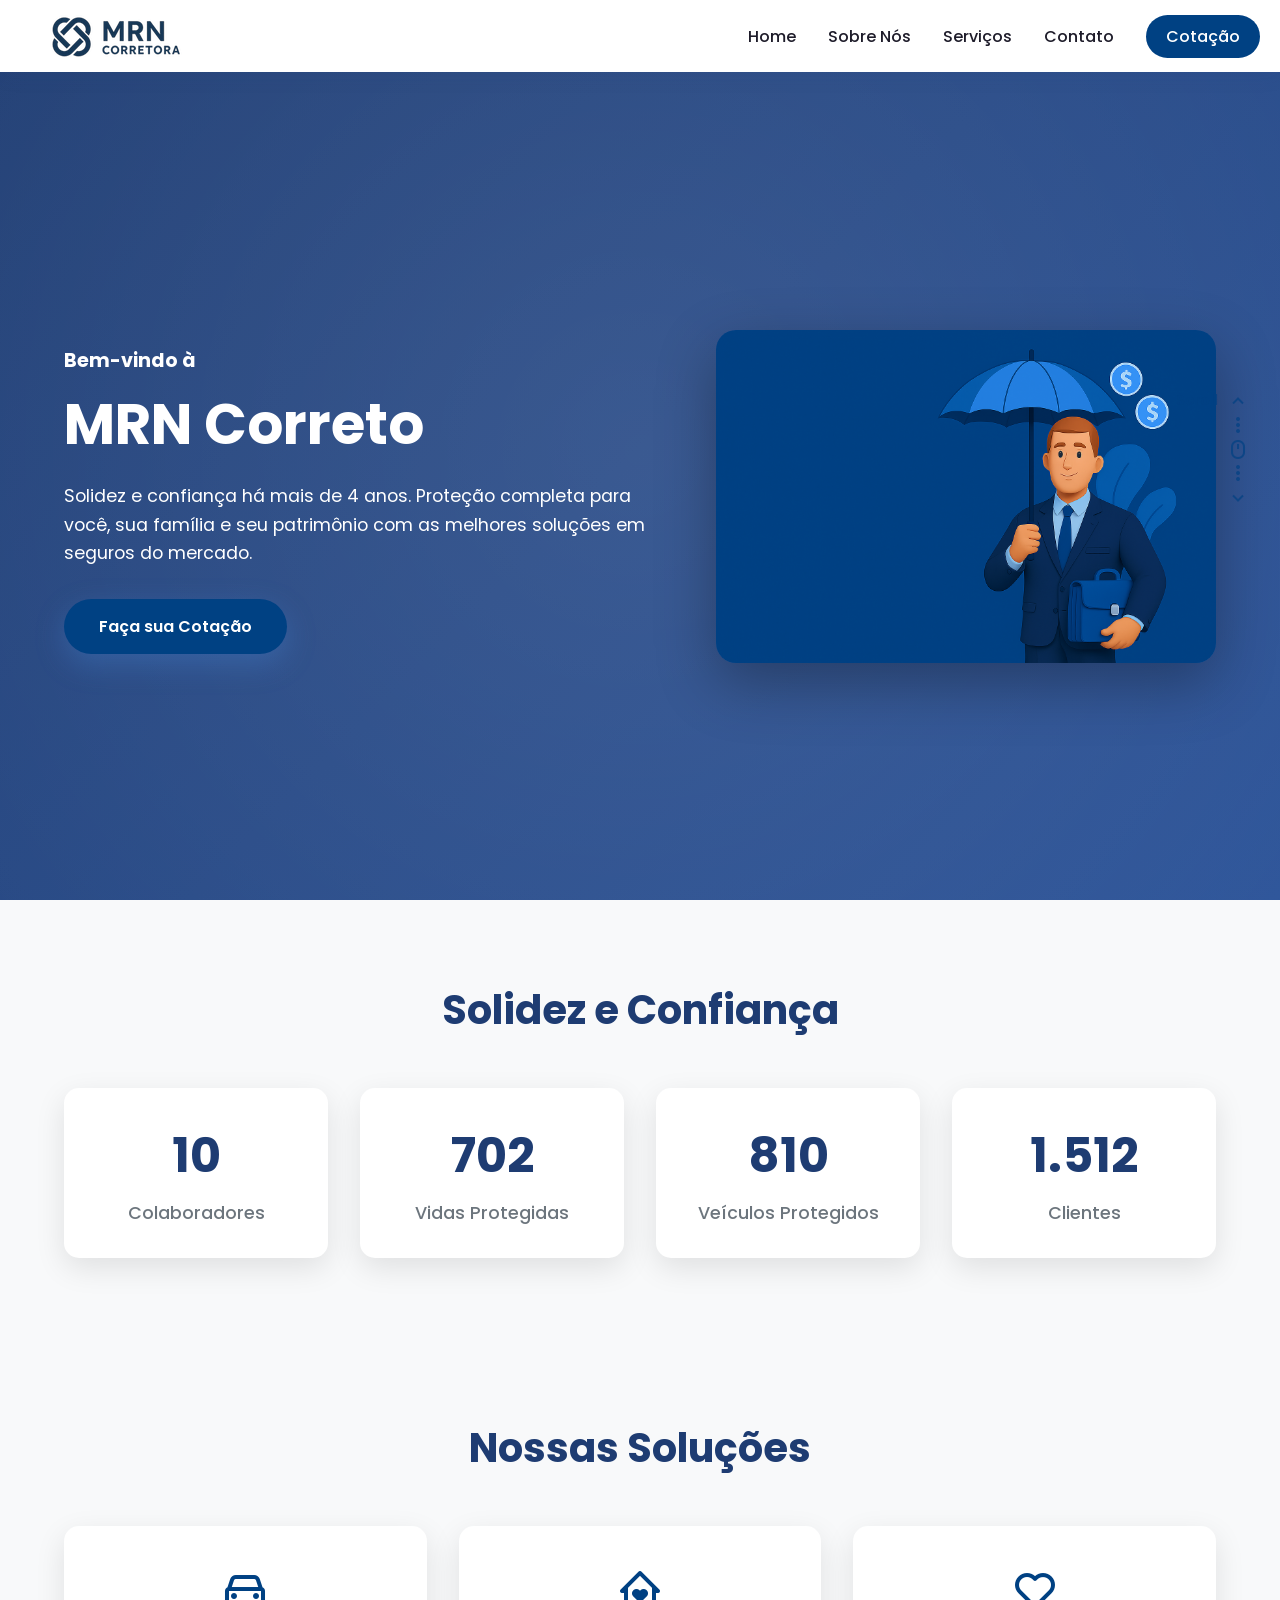
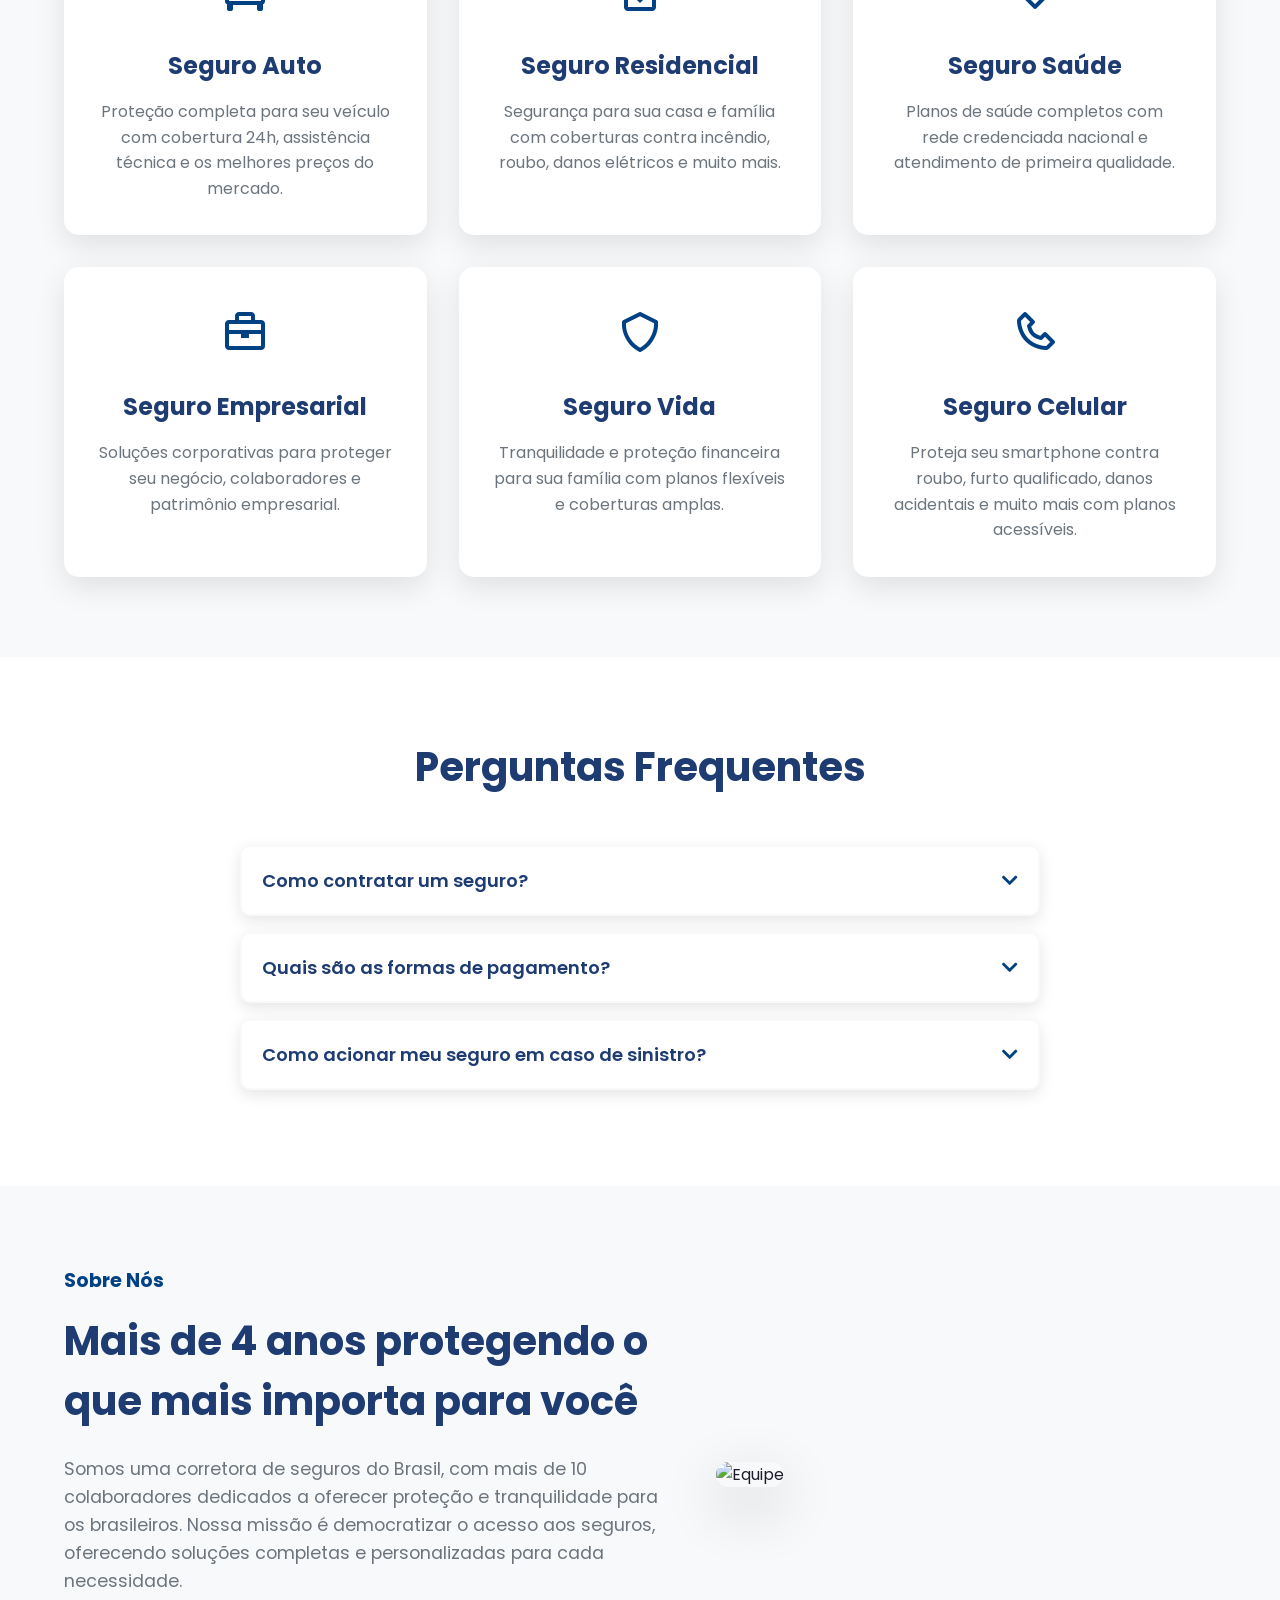
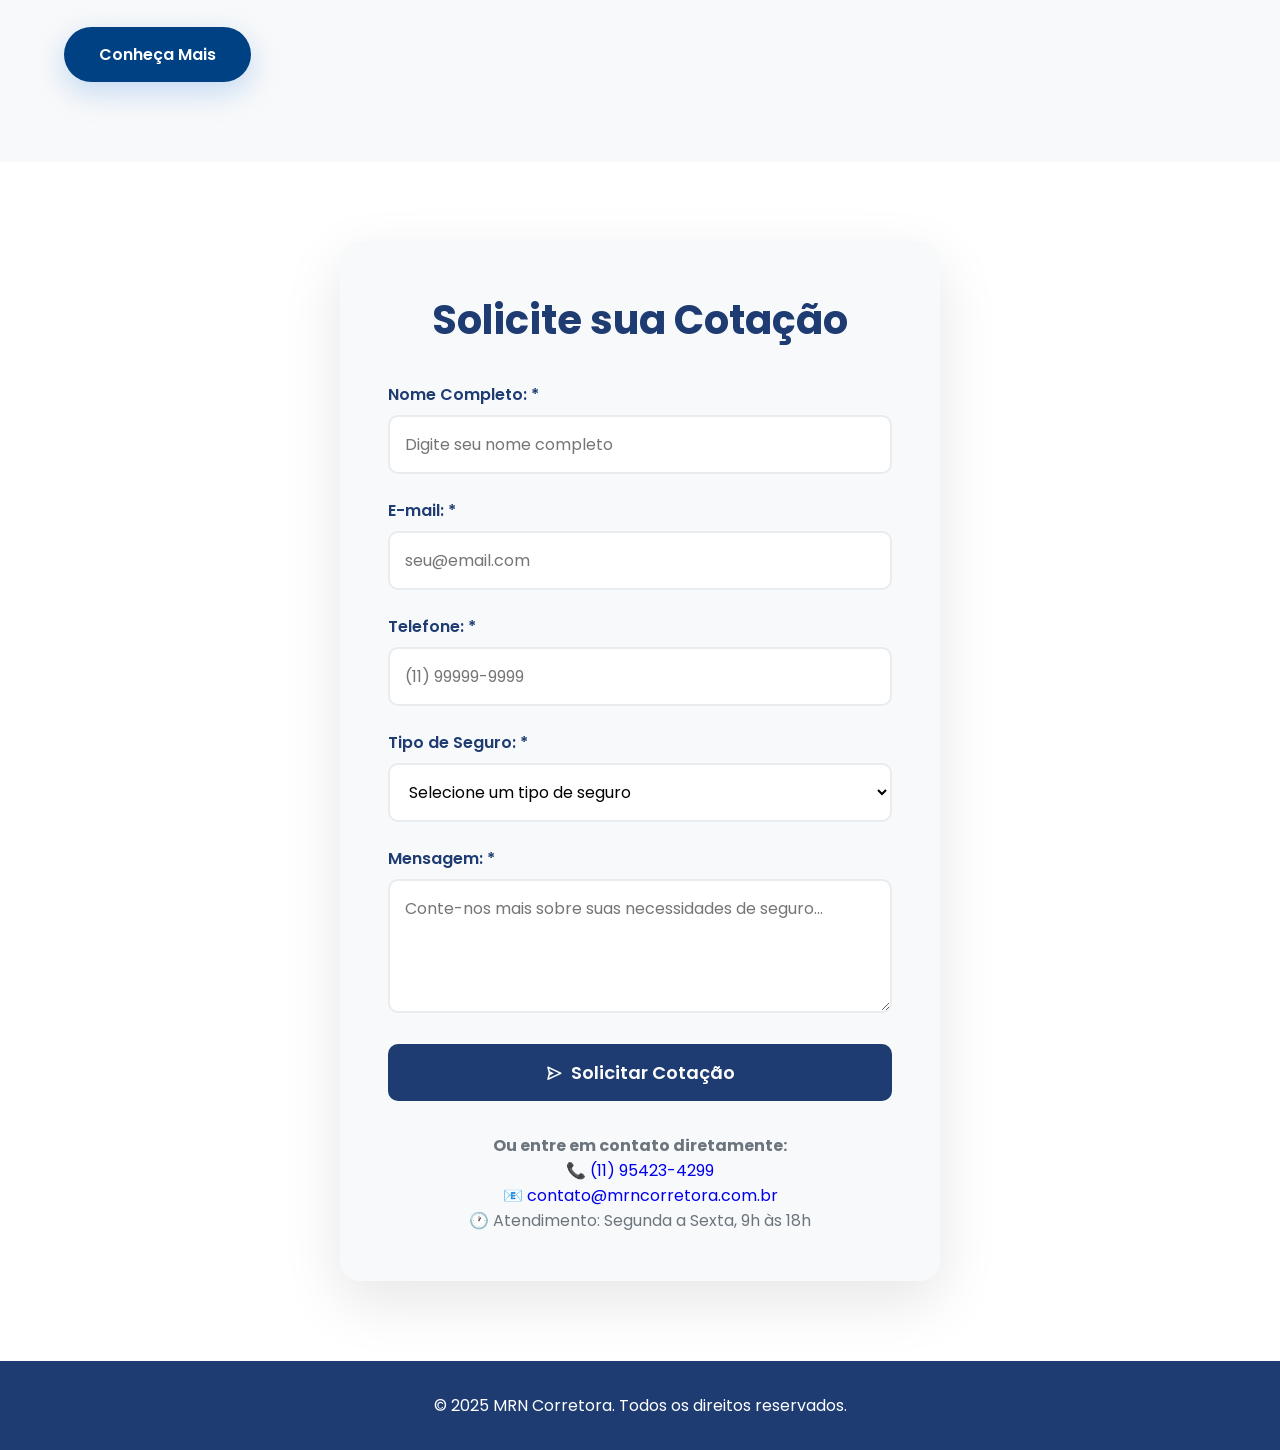
==== commit 3c02aa8e: "fix" ====
--- a/LandingPage-Responsiva/index.html
+++ b/LandingPage-Responsiva/index.html
@@ -6,7 +6,6 @@
     <meta name="viewport" content="width=device-width, initial-scale=1.0">
     <link href='https://unpkg.com/boxicons@2.1.2/css/boxicons.min.css' rel='stylesheet'>
     <link rel="stylesheet" type="text/css" href="https://cdnjs.cloudflare.com/ajax/libs/font-awesome/5.15.4/css/all.min.css">
-    <link rel="stylesheet"href="https://cdn.jsdelivr.net/npm/swiper@11/swiper-bundle.min.css"/>
     <link rel="stylesheet" href="style.css">
     <title>MRN Corretora - Proteção e Confiança</title>
 </head>
@@ -73,91 +72,6 @@
             <div class="stat-card">
                 <div class="stat-number counter">2800</div>
                 <div class="stat-label">Clientes</div>
-            </div>
-        </div>
-    </section>
-
-    <!-- Carrossel de Seguradoras -->
-    <section class="seguradoras-section">
-        <div class="container">
-            <h2>Nossas Seguradoras Parceiras</h2>
-            <p>Trabalhamos com as principais seguradoras do mercado para oferecer as melhores soluções</p>
-            
-            <div class="elementor-image-carousel-wrapper swiper">
-                <div class="elementor-image-carousel swiper-wrapper">
-                    <div class="swiper-slide">
-                        <figure class="swiper-slide-inner">
-                            <img class="swiper-slide-image" src="https://mhcseguros.com.br/wp-content/uploads/2022/05/Frame-27-1.png" alt="Seguradora Parceira">
-                        </figure>
-                    </div>
-                    <div class="swiper-slide">
-                        <figure class="swiper-slide-inner">
-                            <img class="swiper-slide-image" src="https://logodownload.org/wp-content/uploads/2018/10/bradesco-seguros-logo-1-1.png" alt="Seguradora Parceira">
-                        </figure>
-                    </div>
-                    <div class="swiper-slide">
-                        <figure class="swiper-slide-inner">
-                            <img class="swiper-slide-image" src="https://encrypted-tbn0.gstatic.com/images?q=tbn:ANd9GcRB1YrXB3MDfZ0XjBQLLLADGYKKtMRcxOICxg&s" alt="Seguradora Parceira">
-                        </figure>
-                    </div>
-                    <div class="swiper-slide">
-                        <figure class="swiper-slide-inner">
-                            <img class="swiper-slide-image" src="https://static.wixstatic.com/media/cba4e8_33d99b33ebab4ac2a8fffa1ec210240b~mv2.png/v1/fill/w_600,h_600,al_c/cba4e8_33d99b33ebab4ac2a8fffa1ec210240b~mv2.png" alt="Seguradora Parceira">
-                        </figure>
-                    </div>
-                    <div class="swiper-slide">
-                        <figure class="swiper-slide-inner">
-                            <img class="swiper-slide-image" src="https://upload.wikimedia.org/wikipedia/commons/0/05/HDI_Seguros_Brasil_-_Logo_2020.png" alt="Seguradora Parceira">
-                        </figure>
-                    </div>
-                    <div class="swiper-slide">
-                        <figure class="swiper-slide-inner">
-                            <img class="swiper-slide-image" src="https://grandesnomesdapropaganda.com.br/wp-content/uploads/2018/12/Ituran.jpg" alt="Seguradora Parceira">
-                        </figure>
-                    </div>
-                    <div class="swiper-slide">
-                        <figure class="swiper-slide-inner">
-                            <img class="swiper-slide-image" src="https://www.minutoseguros.com.br/blog/wp-content/uploads/2022/07/Mapfre.webp" alt="Seguradora Parceira">
-                        </figure>
-                    </div>
-                    <div class="swiper-slide">
-                        <figure class="swiper-slide-inner">
-                            <img class="swiper-slide-image" src="https://mhcseguros.com.br/wp-content/uploads/2022/05/Frame-32.png" alt="Seguradora Parceira">
-                        </figure>
-                    </div>
-                    <div class="swiper-slide">
-                        <figure class="swiper-slide-inner">
-                            <img class="swiper-slide-image" src="https://evef.com.br/images/vetor/logo%20vetorizado%20seguradora%20pier%20corretora%20seguros%20svg%20download.svg" alt="Seguradora Parceira">
-                        </figure>
-                    </div>
-                    <div class="swiper-slide">
-                        <figure class="swiper-slide-inner">
-                            <img class="swiper-slide-image" src="https://encrypted-tbn0.gstatic.com/images?q=tbn:ANd9GcT-n7qKPhPEOko3PE2J_J_-CRJ7WP5ZZslrPg&s" alt="Seguradora Parceira">
-                        </figure>
-                    </div>
-                    <div class="swiper-slide">
-                        <figure class="swiper-slide-inner">
-                            <img class="swiper-slide-image" src="https://logodownload.org/wp-content/uploads/2022/06/suhai-seguradora-logo.png" alt="Seguradora Parceira">
-                        </figure>
-                    </div>
-                    <div class="swiper-slide">
-                        <figure class="swiper-slide-inner">
-                            <img class="swiper-slide-image" src="https://sindsegmd.com.br/wp-content/uploads/2025/03/Associadas-site-sindseg.png" alt="Seguradora Parceira">
-                        </figure>
-                    </div>
-                    <div class="swiper-slide">
-                        <figure class="swiper-slide-inner">
-                            <img class="swiper-slide-image" src="https://www.top-bank.ch/images/logo_540/logo_zurich.png" alt="Seguradora Parceira">
-                        </figure>
-                    </div>
-                    <div class="swiper-slide">
-                        <figure class="swiper-slide-inner">
-                            <img class="swiper-slide-image" src="https://logodownload.org/wp-content/uploads/2017/10/sulamerica-logo.png" alt="Seguradora Parceira">
-                        </figure>
-                    </div>
-                </div> 
-                
-                <div class="swiper-pagination"></div>
             </div>
         </div>
     </section>
@@ -307,8 +221,6 @@
     <!-- Scripts -->
     <!-- EmailJS CDN -->
     <script type="text/javascript" src="https://cdn.jsdelivr.net/npm/@emailjs/browser@3/dist/email.min.js"></script>
-    <!-- Swiper CDN -->
-    <script src="https://cdn.jsdelivr.net/npm/swiper@11/swiper-bundle.min.js"></script>
     <!-- Scripts locais -->
     <script src="script.js"></script>
     <script src="form-handler.js"></script>
@@ -674,18 +586,6 @@
     el.style.transition = 'all 0.6s ease';
     elementObserver.observe(el);
 });
-
-// Debug do carrossel
-window.debugCarrossel = function() {
-    console.log('🔍 Debug do Carrossel:');
-    console.log('- Swiper disponível:', typeof Swiper !== 'undefined');
-    console.log('- Container encontrado:', !!document.querySelector('.elementor-image-carousel-wrapper'));
-    console.log('- Slides encontrados:', document.querySelectorAll('.swiper-slide').length);
-    console.log('- Paginação encontrada:', !!document.querySelector('.swiper-pagination'));
-};
-
-console.log('✅ Script principal carregado com sucesso!');
-console.log('💡 Use window.debugCarrossel() no console para debug');
 </script>
 </body>
 </html>
--- a/LandingPage-Responsiva/style.css
+++ b/LandingPage-Responsiva/style.css
@@ -258,10 +258,7 @@
     font-weight: 500;
 }
 
-/* ============================================= */
-/* CARROSSEL PERSONALIZADO - JAVASCRIPT PURO    */
-/* ============================================= */
-
+/* Carrossel de Seguradoras */
 .seguradoras-section {
     padding: 80px 5%;
     background: var(--white);
@@ -288,87 +285,46 @@
     margin-right: auto;
 }
 
-/* Container Principal do Carrossel */
-.custom-carousel-wrapper {
+.elementor-image-carousel-wrapper {
+    overflow: hidden;
     position: relative;
-    width: 100%;
-    margin: 2rem 0;
-    padding: 20px 60px;
-}
-
-.custom-carousel-container {
-    overflow: hidden;
-    border-radius: 15px;
-    position: relative;
-    background: var(--light-gray);
-    padding: 20px 0;
-}
-
-/* Track do Carrossel */
-.custom-carousel-track {
-    display: flex;
-    transition: transform 0.6s cubic-bezier(0.4, 0, 0.2, 1);
-    gap: 20px;
-    padding: 0 20px;
-}
-
-/* Slides Individuais */
-.carousel-slide {
-    flex: 0 0 auto;
-    min-width: 180px;
-    max-width: 220px;
-    opacity: 0.7;
-    transform: scale(0.9);
-    transition: all 0.4s ease;
-}
-
-.carousel-slide.active {
-    opacity: 1;
-    transform: scale(1);
-}
-
-.slide-content {
+    padding: 2rem 0;
+}
+
+.swiper-slide-inner {
     display: flex;
     align-items: center;
     justify-content: center;
-    min-height: 100px;
-    height: auto;
+    height: 120px;
     background: var(--white);
     border-radius: 12px;
     box-shadow: 0 5px 20px rgba(0,0,0,0.08);
-    padding: 15px;
+    margin: 0 10px;
+    padding: 20px;
     transition: all 0.3s ease;
     border: 2px solid transparent;
-    cursor: pointer;
-    aspect-ratio: 3/2;
-}
-
-.slide-content:hover {
+}
+
+.swiper-slide-inner:hover {
     border-color: var(--accent);
     box-shadow: 0 10px 30px rgba(0,0,0,0.15);
     transform: translateY(-5px);
 }
 
-.slide-content img {
-    width: 100%;
-    height: 100%;
+.swiper-slide-image {
     max-width: 140px;
     max-height: 80px;
     object-fit: contain;
-    object-position: center;
     filter: grayscale(100%) opacity(0.7);
     transition: all 0.4s ease;
-    border-radius: 8px;
-}
-
-.carousel-slide:hover .slide-content img,
-.carousel-slide.active .slide-content img {
+}
+
+.swiper-slide:hover .swiper-slide-image {
     filter: grayscale(0%) opacity(1);
-    transform: scale(1.05);
-}
-
-/* Botões de Navegação */
-.carousel-btn {
+    transform: scale(1.1);
+}
+
+.elementor-swiper-button {
     position: absolute;
     top: 50%;
     transform: translateY(-50%);
@@ -386,142 +342,42 @@
     font-size: 20px;
     box-shadow: 0 5px 15px rgba(30, 60, 114, 0.3);
     transition: all 0.3s ease;
-    opacity: 0.8;
-}
-
-.carousel-btn:hover {
+}
+
+.elementor-swiper-button:hover {
     background: var(--accent);
     transform: translateY(-50%) scale(1.1);
     box-shadow: 0 8px 25px rgba(30, 60, 114, 0.4);
-    opacity: 1;
-}
-
-.carousel-btn:active {
-    transform: translateY(-50%) scale(0.95);
-}
-
-.carousel-btn-prev {
-    left: 10px;
-}
-
-.carousel-btn-next {
-    right: 10px;
-}
-
-.carousel-btn:disabled {
-    opacity: 0.3;
-    cursor: not-allowed;
-    transform: translateY(-50%) scale(0.9);
-}
-
-/* Indicadores */
-.carousel-indicators {
-    display: flex;
-    justify-content: center;
-    gap: 8px;
+}
+
+.elementor-swiper-button-prev {
+    left: -25px;
+}
+
+.elementor-swiper-button-next {
+    right: -25px;
+}
+
+.swiper-pagination {
+    bottom: 0 !important;
+    text-align: center;
     margin-top: 2rem;
-    padding: 0 20px;
-}
-
-.carousel-indicator {
+}
+
+.swiper-pagination-bullet {
     width: 12px;
     height: 12px;
+    background: #ccc;
+    opacity: 0.5;
+    margin: 0 5px;
+    transition: all 0.3s ease;
     border-radius: 50%;
-    background: #ccc;
-    border: none;
-    cursor: pointer;
-    transition: all 0.3s ease;
-    opacity: 0.5;
-}
-
-.carousel-indicator.active {
+}
+
+.swiper-pagination-bullet-active {
     background: var(--primary);
     opacity: 1;
     transform: scale(1.3);
-}
-
-.carousel-indicator:hover {
-    opacity: 0.8;
-    transform: scale(1.1);
-}
-
-/* Animações do Carrossel */
-@keyframes slideIn {
-    from {
-        opacity: 0;
-        transform: translateX(50px);
-    }
-    to {
-        opacity: 1;
-        transform: translateX(0);
-    }
-}
-
-.carousel-slide {
-    animation: slideIn 0.6s ease;
-}
-
-/* Auto-play indicator */
-.carousel-autoplay-indicator {
-    position: absolute;
-    bottom: -10px;
-    left: 50%;
-    transform: translateX(-50%);
-    width: 40px;
-    height: 4px;
-    background: rgba(30, 60, 114, 0.2);
-    border-radius: 2px;
-    overflow: hidden;
-}
-
-.carousel-autoplay-progress {
-    height: 100%;
-    background: var(--primary);
-    border-radius: 2px;
-    transition: width 0.1s linear;
-    width: 0%;
-}
-
-/* Touch/Swipe Support */
-.custom-carousel-container {
-    touch-action: pan-y;
-    user-select: none;
-    -webkit-user-select: none;
-    -moz-user-select: none;
-    -ms-user-select: none;
-}
-
-.custom-carousel-track {
-    cursor: grab;
-}
-
-.custom-carousel-track:active {
-    cursor: grabbing;
-}
-
-.custom-carousel-track.dragging {
-    transition: none;
-}
-
-/* Loading State */
-.carousel-loading {
-    display: flex;
-    align-items: center;
-    justify-content: center;
-    height: 160px;
-    color: var(--text-gray);
-    font-size: 1.1rem;
-}
-
-.carousel-loading::before {
-    content: '';
-    width: 20px;
-    height: 20px;
-    border: 2px solid var(--primary);
-    border-top: 2px solid transparent;
-    border-radius: 50%;
-    margin-right: 10px;
-    animation: spin 1s linear infinite;
 }
 
 /* Services Section */
@@ -899,47 +755,7 @@
     transform: scale(1.1);
 }
 
-/* ============================================= */
-/* RESPONSIVE DESIGN - CARROSSEL                 */
-/* ============================================= */
-
-/* Desktop Extra Large */
-@media (max-width: 1400px) {
-    .carousel-slide {
-        min-width: 160px;
-        max-width: 200px;
-    }
-    
-    .slide-content {
-        padding: 12px;
-        min-height: 90px;
-    }
-    
-    .slide-content img {
-        max-width: 120px;
-        max-height: 70px;
-    }
-}
-
-/* Desktop */
-@media (max-width: 1200px) {
-    .carousel-slide {
-        min-width: 140px;
-        max-width: 180px;
-    }
-    
-    .slide-content {
-        padding: 10px;
-        min-height: 85px;
-    }
-    
-    .slide-content img {
-        max-width: 110px;
-        max-height: 65px;
-    }
-}
-
-/* Tablet */
+/* Responsive Design */
 @media (max-width: 768px) {
     .menu {
         display: flex;
@@ -1008,254 +824,4 @@
         display: none;
     }
     
-    /* Carrossel Tablet */
-    .custom-carousel-wrapper {
-        padding: 20px 15px;
-    }
-    
-    .custom-carousel-container {
-        padding: 15px 0;
-    }
-    
-    .custom-carousel-track {
-        gap: 15px;
-        padding: 0 15px;
-    }
-    
-    .carousel-btn {
-        width: 45px;
-        height: 45px;
-        font-size: 18px;
-    }
-    
-    .carousel-btn-prev {
-        left: 8px;
-    }
-    
-    .carousel-btn-next {
-        right: 8px;
-    }
-    
-    .carousel-slide {
-        min-width: 120px;
-        max-width: 160px;
-    }
-    
-    .slide-content {
-        padding: 8px;
-        min-height: 80px;
-        border-radius: 10px;
-    }
-    
-    .slide-content img {
-        max-width: 100px;
-        max-height: 60px;
-    }
-    
-    .seguradoras-section {
-        padding: 60px 5%;
-    }
-    
-    .seguradoras-section h2 {
-        font-size: 2rem;
-        margin-bottom: 0.8rem;
-    }
-    
-    .seguradoras-section p {
-        font-size: 1rem;
-        margin-bottom: 2rem;
-    }
-}
-
-/* Mobile Large */
-@media (max-width: 480px) {
-    .custom-carousel-wrapper {
-        padding: 15px 5px;
-    }
-    
-    .custom-carousel-container {
-        padding: 10px 0;
-        border-radius: 12px;
-    }
-    
-    .custom-carousel-track {
-        gap: 10px;
-        padding: 0 10px;
-    }
-    
-    .carousel-slide {
-        min-width: 100px;
-        max-width: 130px;
-    }
-    
-    .slide-content {
-        padding: 6px;
-        min-height: 70px;
-        border-radius: 8px;
-    }
-    
-    .slide-content img {
-        max-width: 80px;
-        max-height: 50px;
-    }
-    
-    .carousel-btn {
-        width: 35px;
-        height: 35px;
-        font-size: 16px;
-    }
-    
-    .carousel-btn-prev {
-        left: 5px;
-    }
-    
-    .carousel-btn-next {
-        right: 5px;
-    }
-    
-    .carousel-indicators {
-        margin-top: 1.5rem;
-        gap: 6px;
-    }
-    
-    .carousel-indicator {
-        width: 10px;
-        height: 10px;
-    }
-    
-    .seguradoras-section h2 {
-        font-size: 1.8rem;
-    }
-    
-    .seguradoras-section p {
-        font-size: 0.95rem;
-        margin-bottom: 1.5rem;
-    }
-}
-
-/* Mobile Small */
-@media (max-width: 360px) {
-    .custom-carousel-wrapper {
-        padding: 10px 0;
-    }
-    
-    .carousel-slide {
-        min-width: 90px;
-        max-width: 110px;
-    }
-    
-    .slide-content {
-        padding: 4px;
-        min-height: 60px;
-    }
-    
-    .slide-content img {
-        max-width: 70px;
-        max-height: 45px;
-    }
-    
-    .carousel-btn {
-        width: 30px;
-        height: 30px;
-        font-size: 14px;
-    }
-    
-    .seguradoras-section {
-        padding: 40px 3%;
-    }
-    
-    .seguradoras-section h2 {
-        font-size: 1.6rem;
-    }
-}
-
-/* Landscape Mobile */
-@media (max-height: 500px) and (orientation: landscape) {
-    .carousel-slide {
-        min-width: 80px;
-        max-width: 100px;
-    }
-    
-    .slide-content {
-        min-height: 50px;
-        padding: 3px;
-    }
-    
-    .slide-content img {
-        max-width: 60px;
-        max-height: 35px;
-    }
-    
-    .seguradoras-section {
-        padding: 30px 5%;
-    }
-}
-
-/* Prevenção de overflow em imagens */
-@media (max-width: 768px) {
-    .slide-content img {
-        width: auto !important;
-        height: auto !important;
-        max-width: 100% !important;
-        max-height: 100% !important;
-    }
-}
-
-/* Container flexível para imagens */
-.slide-content {
-    overflow: hidden;
-    position: relative;
-}
-
-.slide-content img {
-    display: block;
-    margin: 0 auto;
-    flex-shrink: 0;
-}
-
-/* Loading state responsivo */
-@media (max-width: 768px) {
-    .carousel-loading {
-        height: 100px;
-        font-size: 1rem;
-    }
-    
-    .carousel-loading::before {
-        width: 16px;
-        height: 16px;
-        margin-right: 8px;
-    }
-}
-
-/* Animations */
-.image-animation:hover {
-    animation: scaleAnimation 0.5s ease;
-}
-
-@keyframes scaleAnimation {
-    0%, 100% { transform: scale(1); }
-    50% { transform: scale(1.05); }
-}
-
-/* Smooth scrolling */
-html {
-    scroll-behavior: smooth;
-}
-
-/* Counter animation */
-.counter {
-    animation: countUp 2s ease-in-out;
-}
-
-/* Loading states */
-body.loaded {
-    opacity: 1;
-}
-
-/* Adicionar transições suaves para elementos animados */
-.stat-card,
-.service-card {
-    opacity: 1;
-    transform: translateY(0);
-    transition: all 0.6s ease;
 }
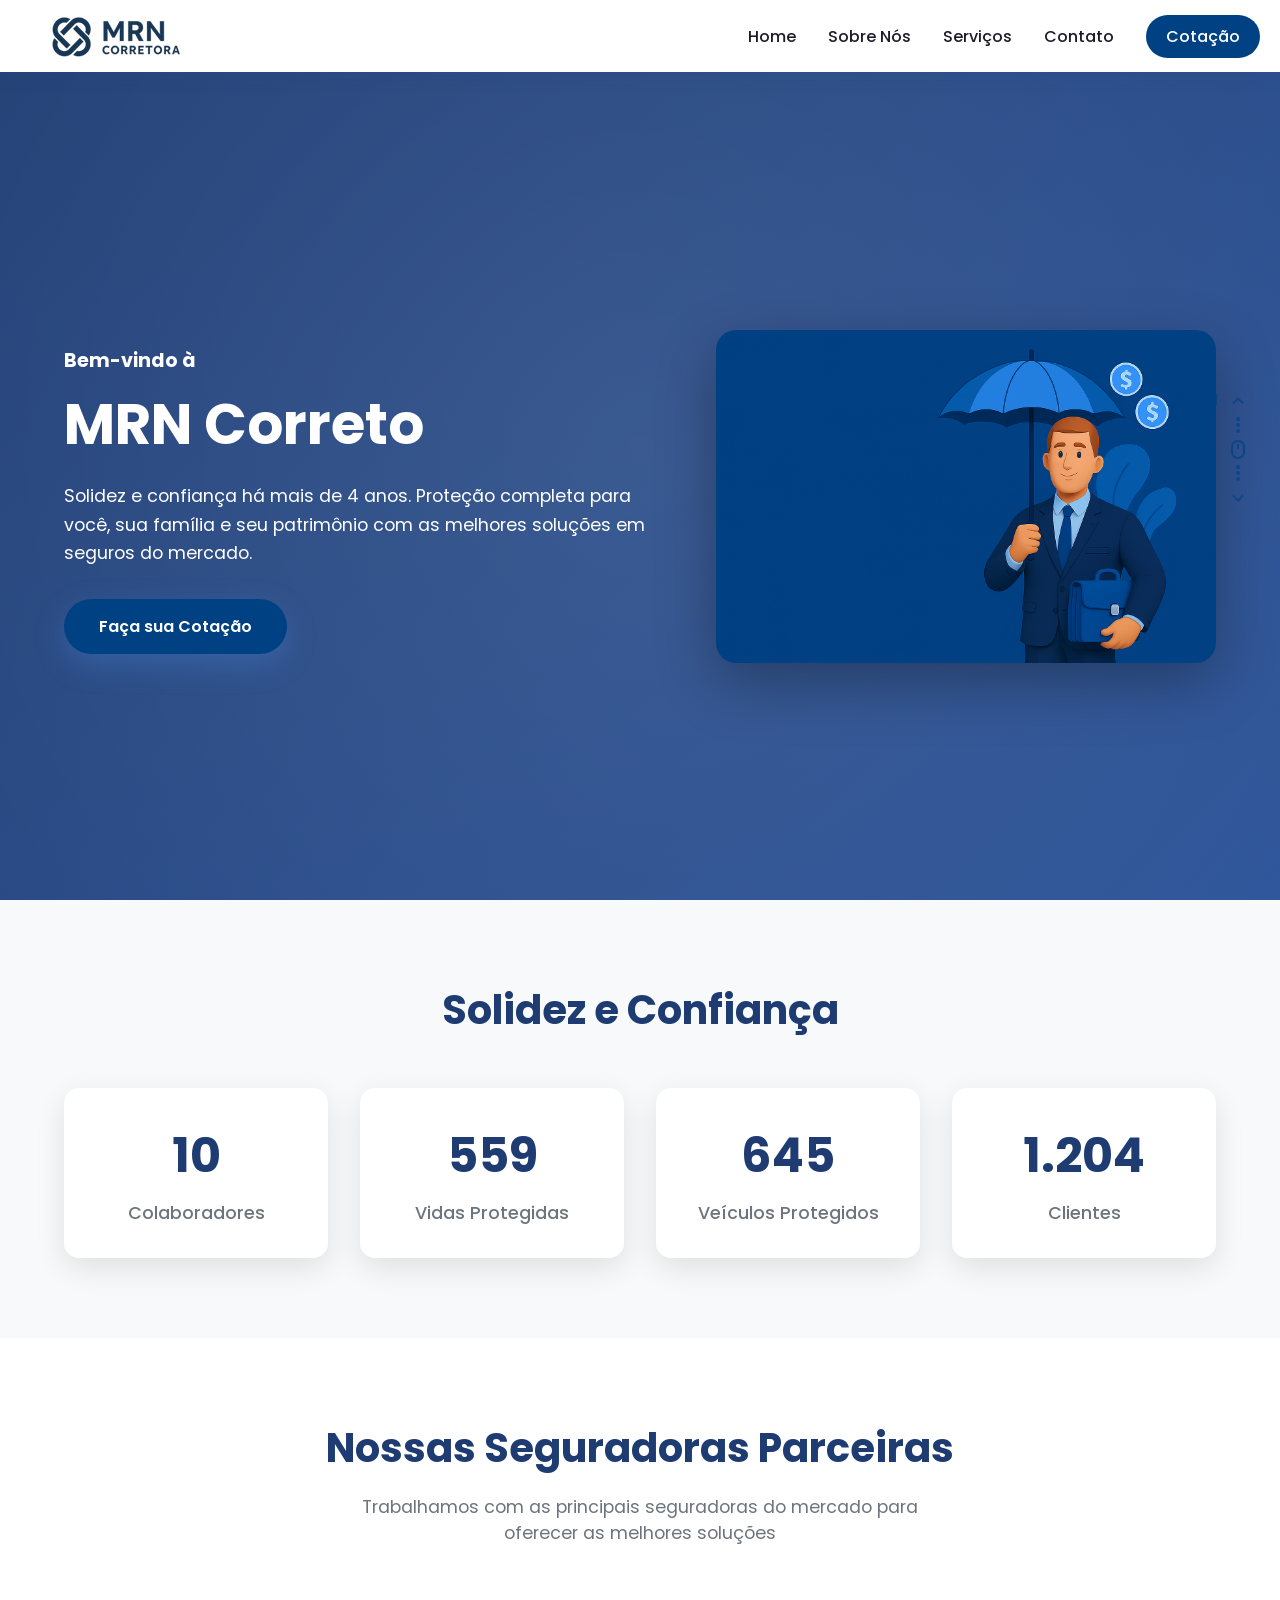
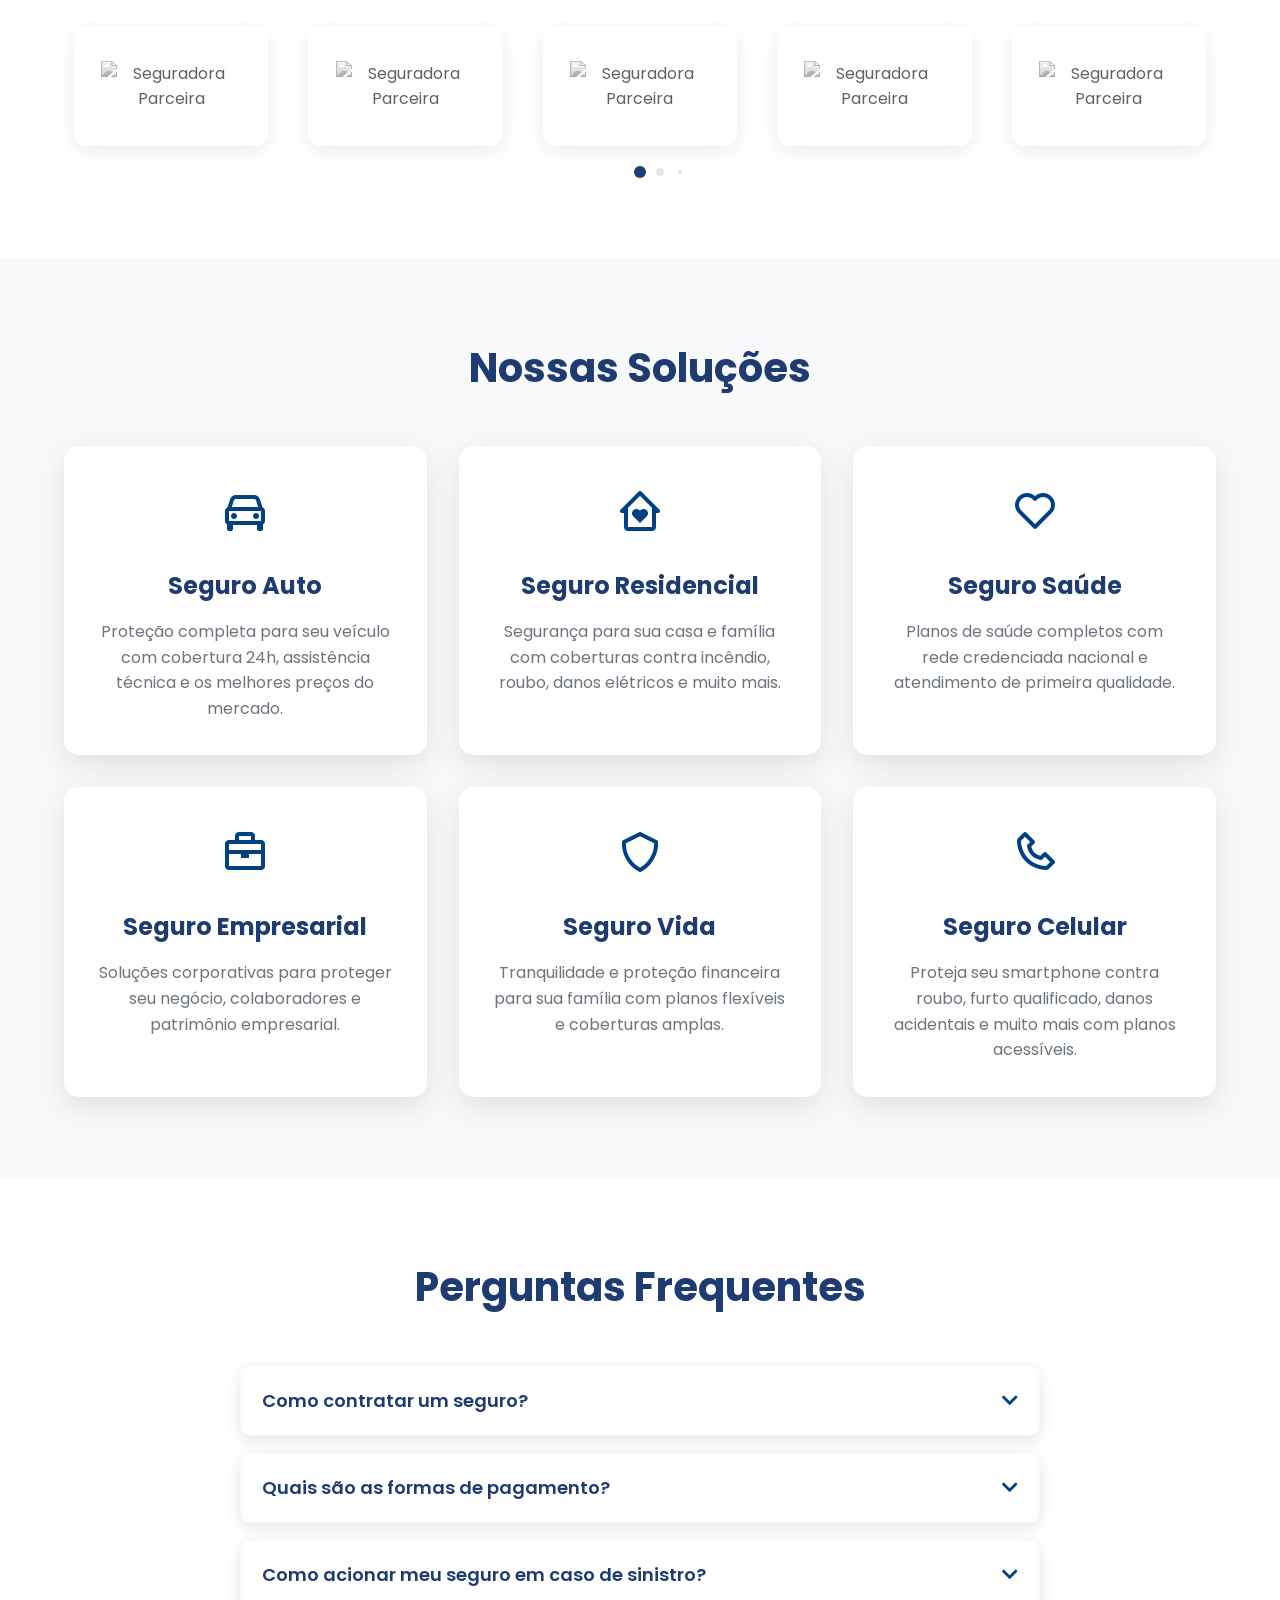
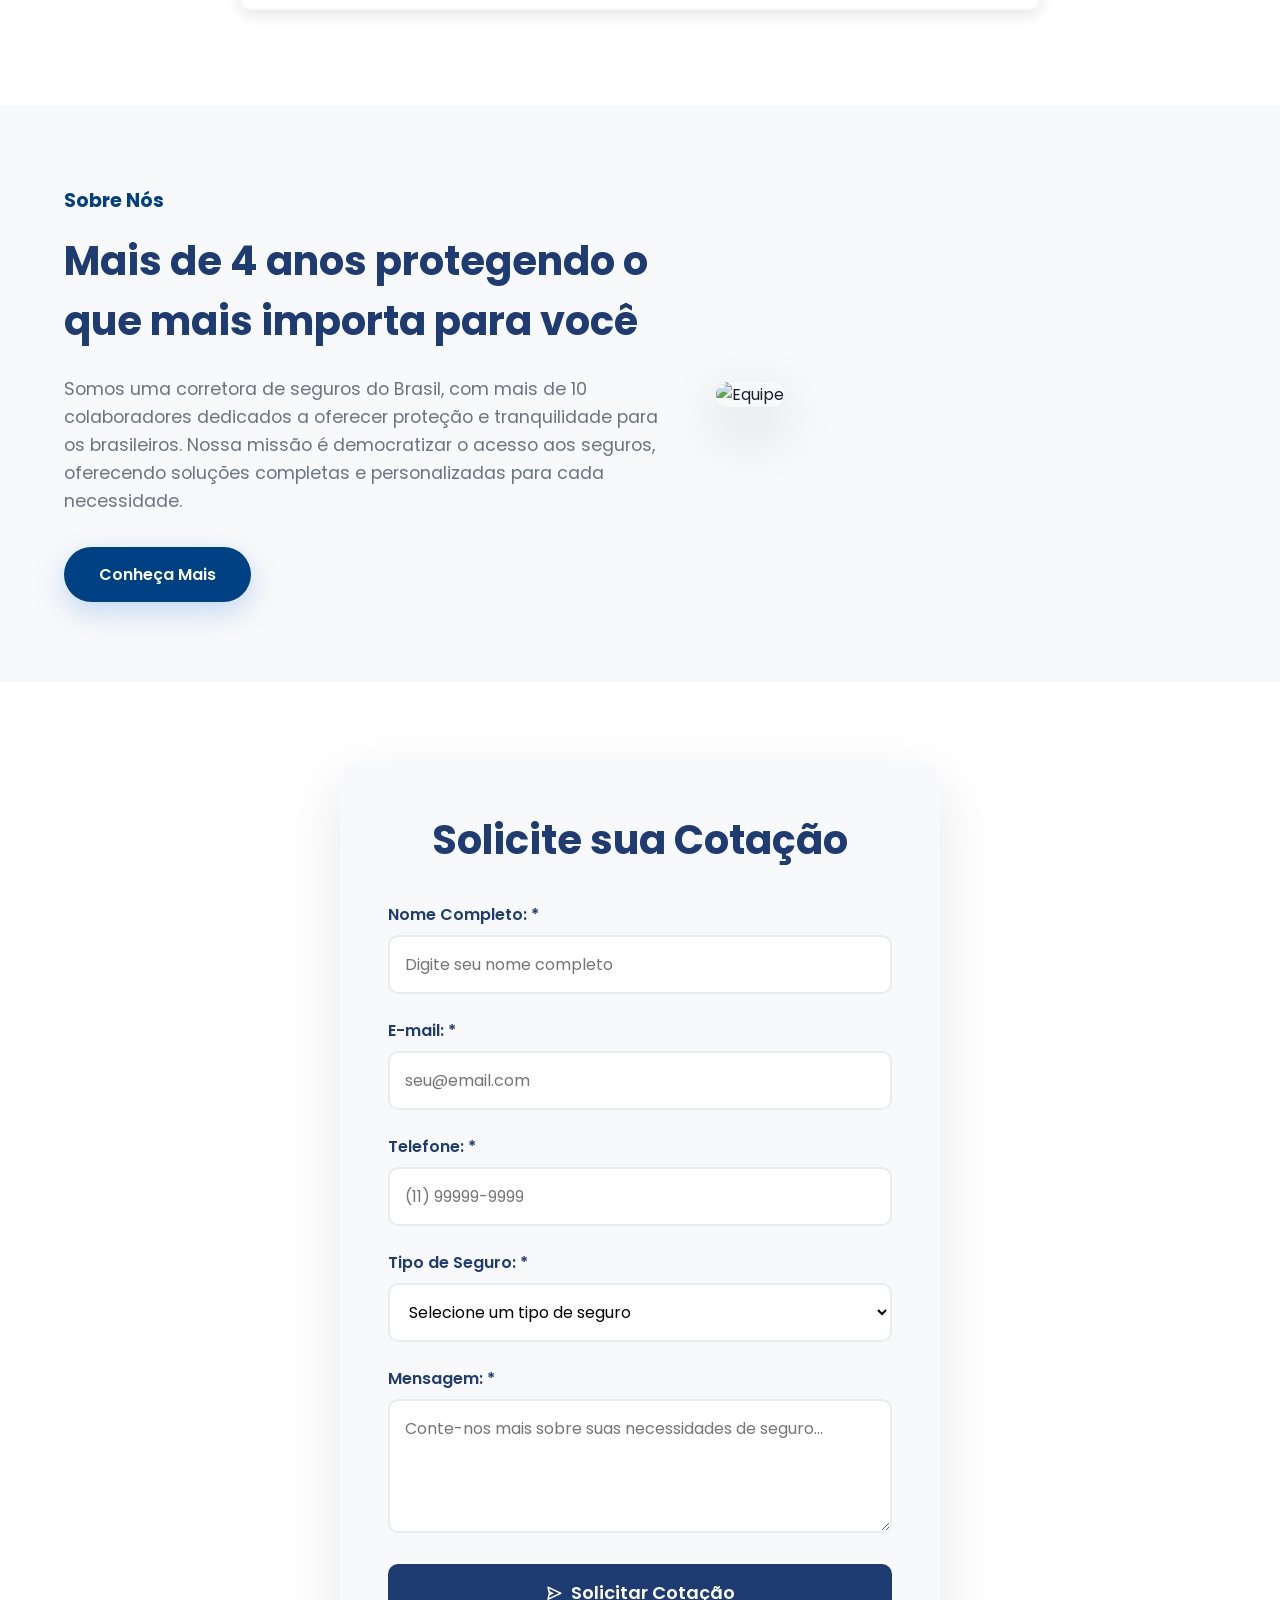
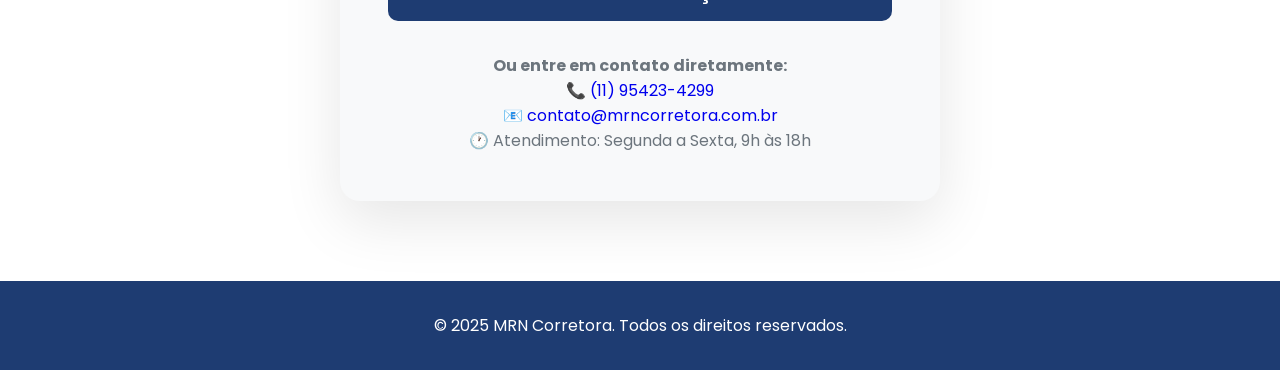
==== commit d654fe61: "backup" ====
--- a/LandingPage-Responsiva/index.html
+++ b/LandingPage-Responsiva/index.html
@@ -6,6 +6,7 @@
     <meta name="viewport" content="width=device-width, initial-scale=1.0">
     <link href='https://unpkg.com/boxicons@2.1.2/css/boxicons.min.css' rel='stylesheet'>
     <link rel="stylesheet" type="text/css" href="https://cdnjs.cloudflare.com/ajax/libs/font-awesome/5.15.4/css/all.min.css">
+    <link rel="stylesheet"href="https://cdn.jsdelivr.net/npm/swiper@11/swiper-bundle.min.css"/>
     <link rel="stylesheet" href="style.css">
     <title>MRN Corretora - Proteção e Confiança</title>
 </head>
@@ -72,6 +73,91 @@
             <div class="stat-card">
                 <div class="stat-number counter">2800</div>
                 <div class="stat-label">Clientes</div>
+            </div>
+        </div>
+    </section>
+
+    <!-- Carrossel de Seguradoras -->
+    <section class="seguradoras-section">
+        <div class="container">
+            <h2>Nossas Seguradoras Parceiras</h2>
+            <p>Trabalhamos com as principais seguradoras do mercado para oferecer as melhores soluções</p>
+            
+            <div class="elementor-image-carousel-wrapper swiper">
+                <div class="elementor-image-carousel swiper-wrapper">
+                    <div class="swiper-slide">
+                        <figure class="swiper-slide-inner">
+                            <img class="swiper-slide-image" src="https://mhcseguros.com.br/wp-content/uploads/2025/04/Frame-32.png" alt="Seguradora Parceira">
+                        </figure>
+                    </div>
+                    <div class="swiper-slide">
+                        <figure class="swiper-slide-inner">
+                            <img class="swiper-slide-image" src="https://logodownload.org/wp-content/uploads/2018/10/bradesco-seguros-logo-1-1.png" alt="Seguradora Parceira">
+                        </figure>
+                    </div>
+                    <div class="swiper-slide">
+                        <figure class="swiper-slide-inner">
+                            <img class="swiper-slide-image" src="https://encrypted-tbn0.gstatic.com/images?q=tbn:ANd9GcRB1YrXB3MDfZ0XjBQLLLADGYKKtMRcxOICxg&s" alt="Seguradora Parceira">
+                        </figure>
+                    </div>
+                    <div class="swiper-slide">
+                        <figure class="swiper-slide-inner">
+                            <img class="swiper-slide-image" src="https://static.wixstatic.com/media/cba4e8_33d99b33ebab4ac2a8fffa1ec210240b~mv2.png/v1/fill/w_600,h_600,al_c/cba4e8_33d99b33ebab4ac2a8fffa1ec210240b~mv2.png" alt="Seguradora Parceira">
+                        </figure>
+                    </div>
+                    <div class="swiper-slide">
+                        <figure class="swiper-slide-inner">
+                            <img class="swiper-slide-image" src="https://upload.wikimedia.org/wikipedia/commons/0/05/HDI_Seguros_Brasil_-_Logo_2020.png" alt="Seguradora Parceira">
+                        </figure>
+                    </div>
+                    <div class="swiper-slide">
+                        <figure class="swiper-slide-inner">
+                            <img class="swiper-slide-image" src="https://grandesnomesdapropaganda.com.br/wp-content/uploads/2018/12/Ituran.jpg" alt="Seguradora Parceira">
+                        </figure>
+                    </div>
+                    <div class="swiper-slide">
+                        <figure class="swiper-slide-inner">
+                            <img class="swiper-slide-image" src="https://www.minutoseguros.com.br/blog/wp-content/uploads/2022/07/Mapfre.webp" alt="Seguradora Parceira">
+                        </figure>
+                    </div>
+                    <div class="swiper-slide">
+                        <figure class="swiper-slide-inner">
+                            <img class="swiper-slide-image" src="https://mhcseguros.com.br/wp-content/uploads/2025/06/axa.webp" alt="Seguradora Parceira">
+                        </figure>
+                    </div>
+                    <div class="swiper-slide">
+                        <figure class="swiper-slide-inner">
+                            <img class="swiper-slide-image" src="https://evef.com.br/images/vetor/logo%20vetorizado%20seguradora%20pier%20corretora%20seguros%20svg%20download.svg" alt="Seguradora Parceira">
+                        </figure>
+                    </div>
+                    <div class="swiper-slide">
+                        <figure class="swiper-slide-inner">
+                            <img class="swiper-slide-image" src="https://encrypted-tbn0.gstatic.com/images?q=tbn:ANd9GcT-n7qKPhPEOko3PE2J_J_-CRJ7WP5ZZslrPg&s" alt="Seguradora Parceira">
+                        </figure>
+                    </div>
+                    <div class="swiper-slide">
+                        <figure class="swiper-slide-inner">
+                            <img class="swiper-slide-image" src="https://logodownload.org/wp-content/uploads/2022/06/suhai-seguradora-logo.png" alt="Seguradora Parceira">
+                        </figure>
+                    </div>
+                    <div class="swiper-slide">
+                        <figure class="swiper-slide-inner">
+                            <img class="swiper-slide-image" src="https://sindsegmd.com.br/wp-content/uploads/2025/03/Associadas-site-sindseg.png" alt="Seguradora Parceira">
+                        </figure>
+                    </div>
+                    <div class="swiper-slide">
+                        <figure class="swiper-slide-inner">
+                            <img class="swiper-slide-image" src="https://www.top-bank.ch/images/logo_540/logo_zurich.png" alt="Seguradora Parceira">
+                        </figure>
+                    </div>
+                    <div class="swiper-slide">
+                        <figure class="swiper-slide-inner">
+                            <img class="swiper-slide-image" src="https://logodownload.org/wp-content/uploads/2017/10/sulamerica-logo.png" alt="Seguradora Parceira">
+                        </figure>
+                    </div>
+                </div> 
+                
+                <div class="swiper-pagination"></div>
             </div>
         </div>
     </section>
@@ -221,6 +307,8 @@
     <!-- Scripts -->
     <!-- EmailJS CDN -->
     <script type="text/javascript" src="https://cdn.jsdelivr.net/npm/@emailjs/browser@3/dist/email.min.js"></script>
+    <!-- Swiper CDN -->
+    <script src="https://cdn.jsdelivr.net/npm/swiper@11/swiper-bundle.min.js"></script>
     <!-- Scripts locais -->
     <script src="script.js"></script>
     <script src="form-handler.js"></script>
@@ -586,6 +674,18 @@
     el.style.transition = 'all 0.6s ease';
     elementObserver.observe(el);
 });
+
+// Debug do carrossel
+window.debugCarrossel = function() {
+    console.log('🔍 Debug do Carrossel:');
+    console.log('- Swiper disponível:', typeof Swiper !== 'undefined');
+    console.log('- Container encontrado:', !!document.querySelector('.elementor-image-carousel-wrapper'));
+    console.log('- Slides encontrados:', document.querySelectorAll('.swiper-slide').length);
+    console.log('- Paginação encontrada:', !!document.querySelector('.swiper-pagination'));
+};
+
+console.log('✅ Script principal carregado com sucesso!');
+console.log('💡 Use window.debugCarrossel() no console para debug');
 </script>
 </body>
 </html>
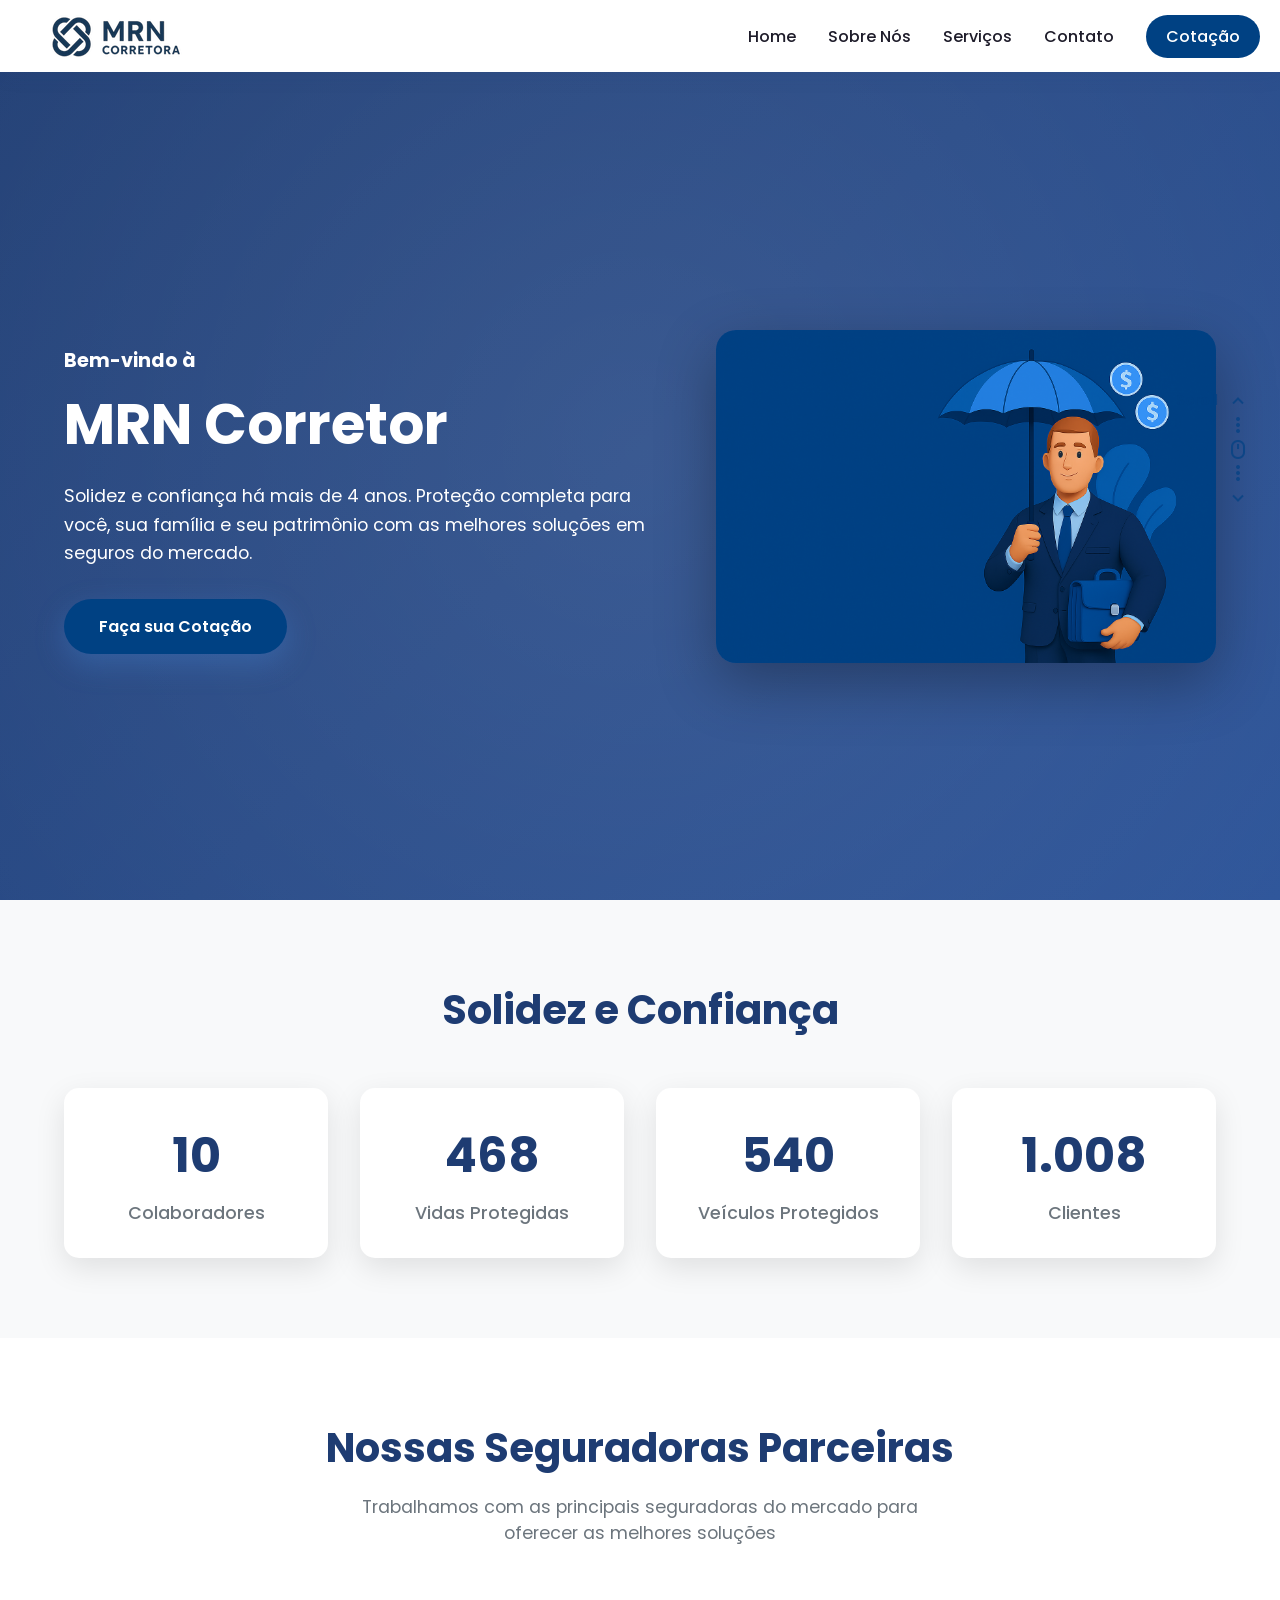
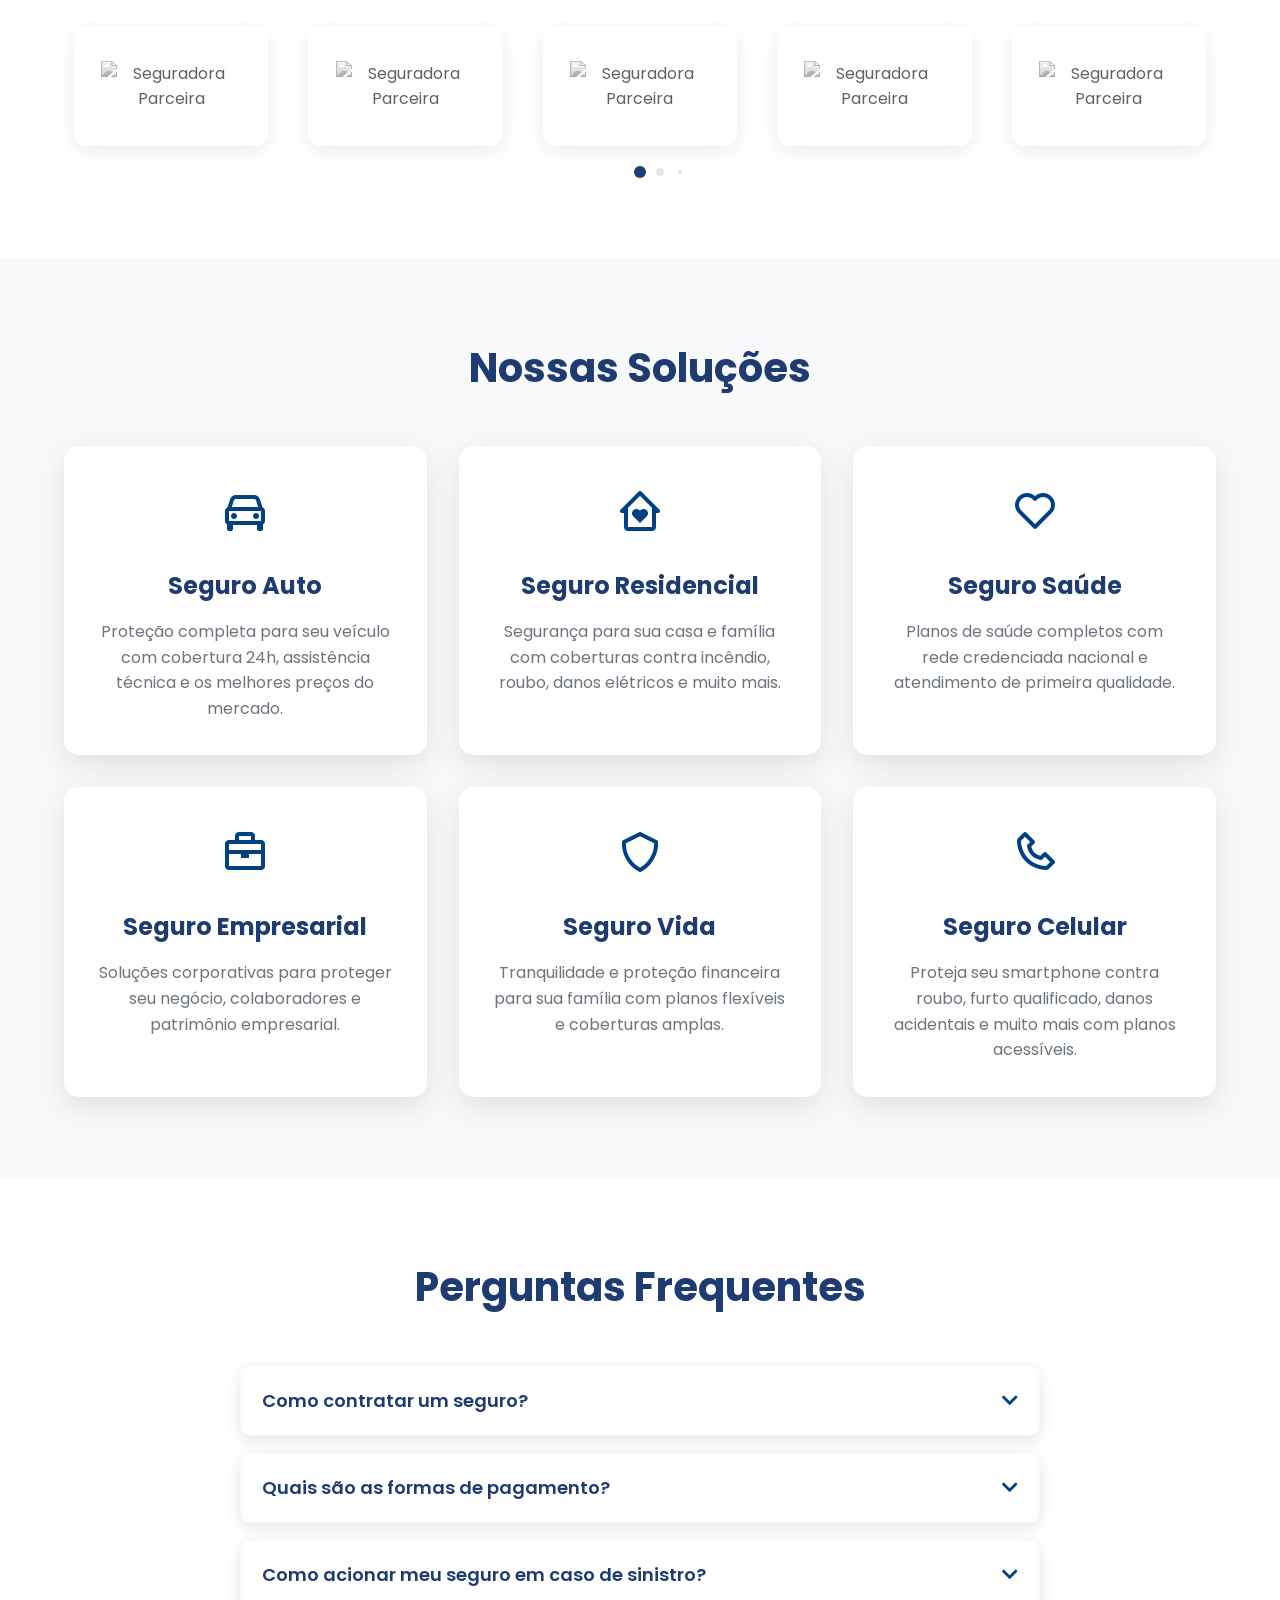
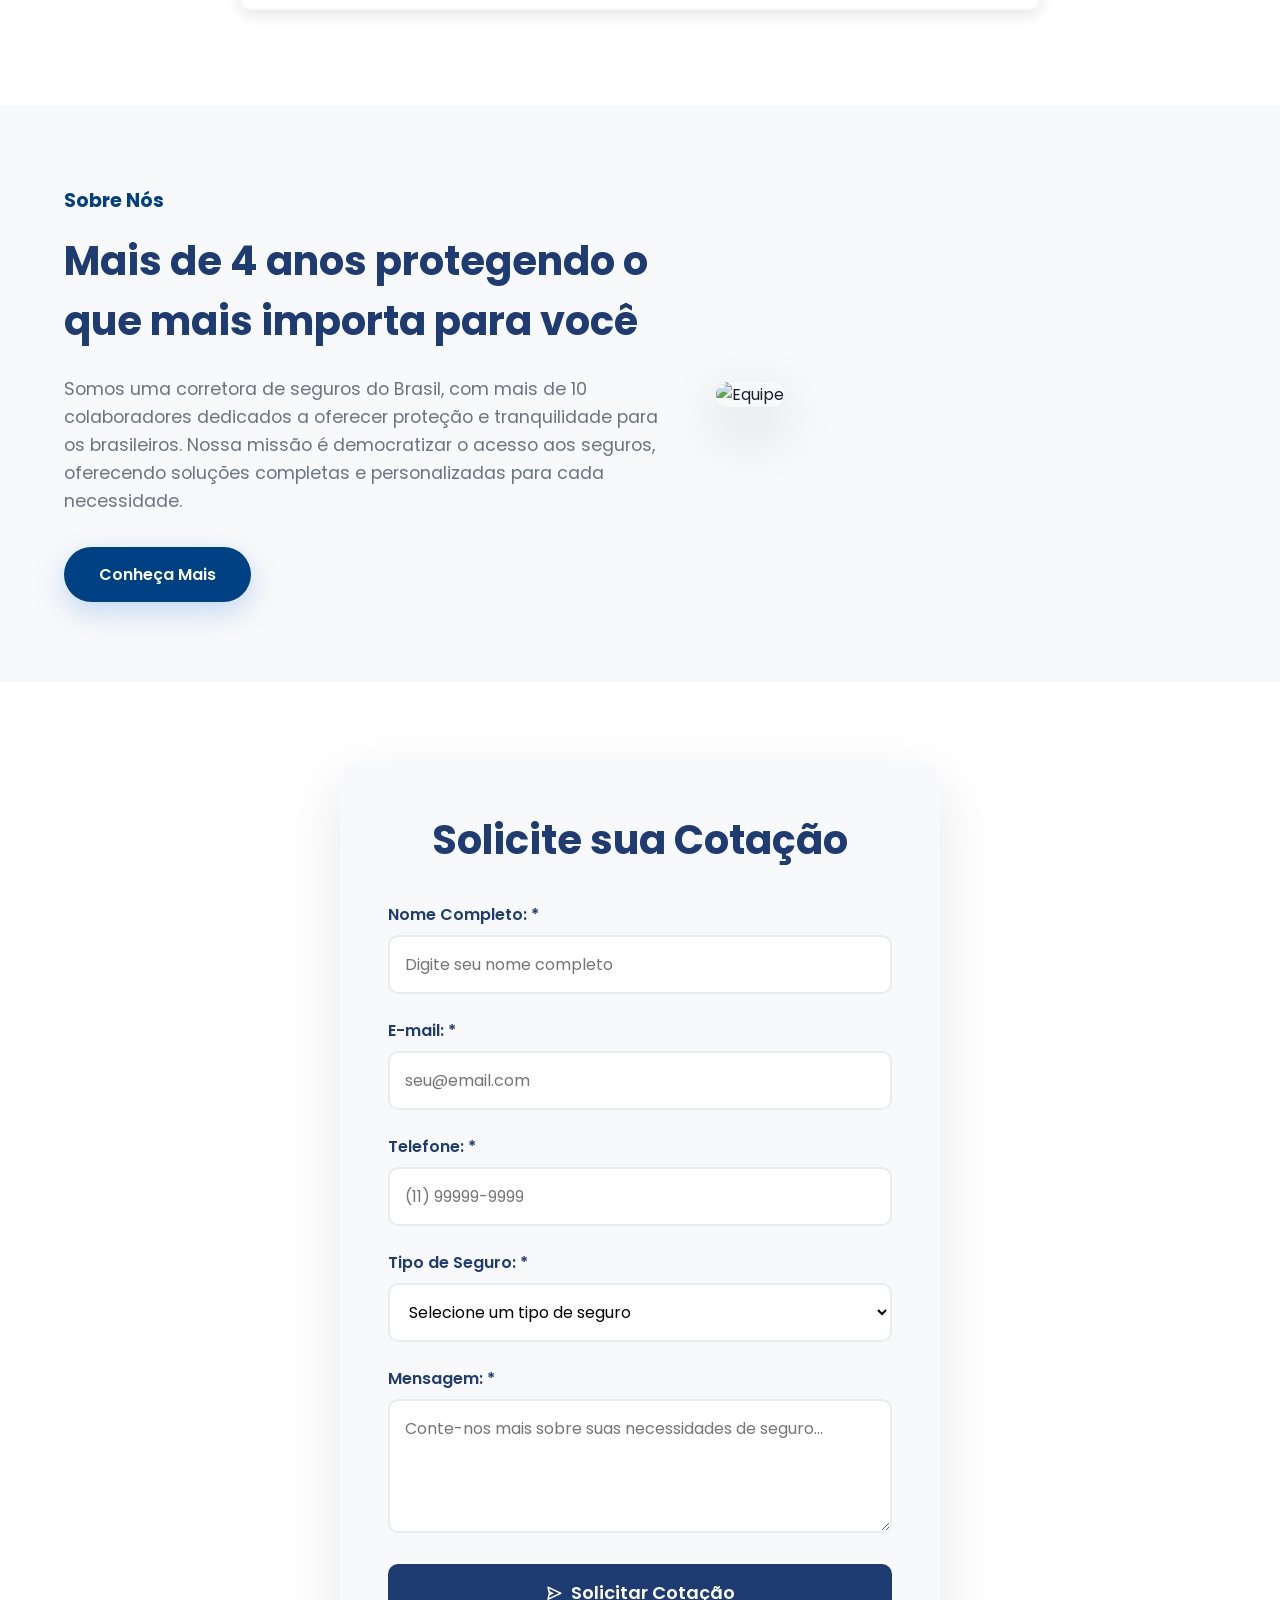
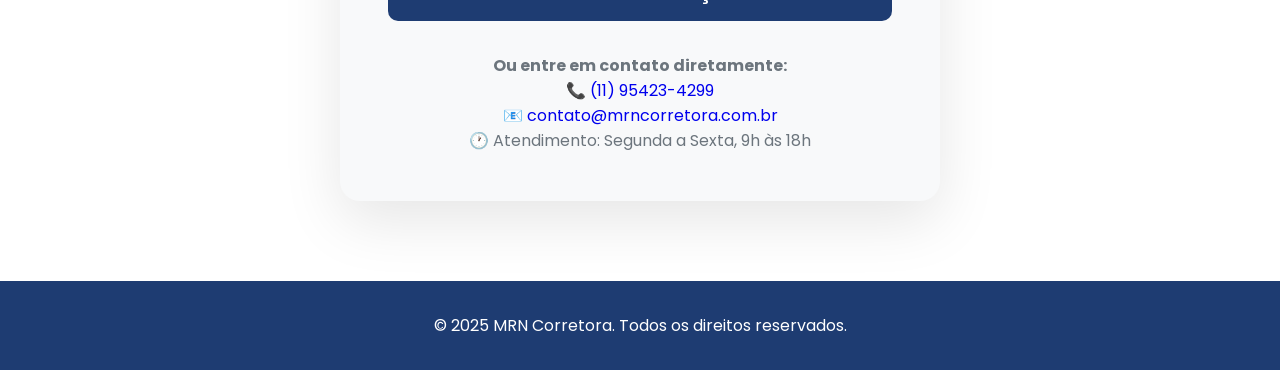
==== commit a4e56f1e: "fix icon" ====
--- a/LandingPage-Responsiva/index.html
+++ b/LandingPage-Responsiva/index.html
@@ -8,6 +8,7 @@
     <link rel="stylesheet" type="text/css" href="https://cdnjs.cloudflare.com/ajax/libs/font-awesome/5.15.4/css/all.min.css">
     <link rel="stylesheet"href="https://cdn.jsdelivr.net/npm/swiper@11/swiper-bundle.min.css"/>
     <link rel="stylesheet" href="style.css">
+    <link rel="icon" href="assets/favicon-mrn-transparent.ico" type="image/x-icon">
     <title>MRN Corretora - Proteção e Confiança</title>
 </head>
 <body>
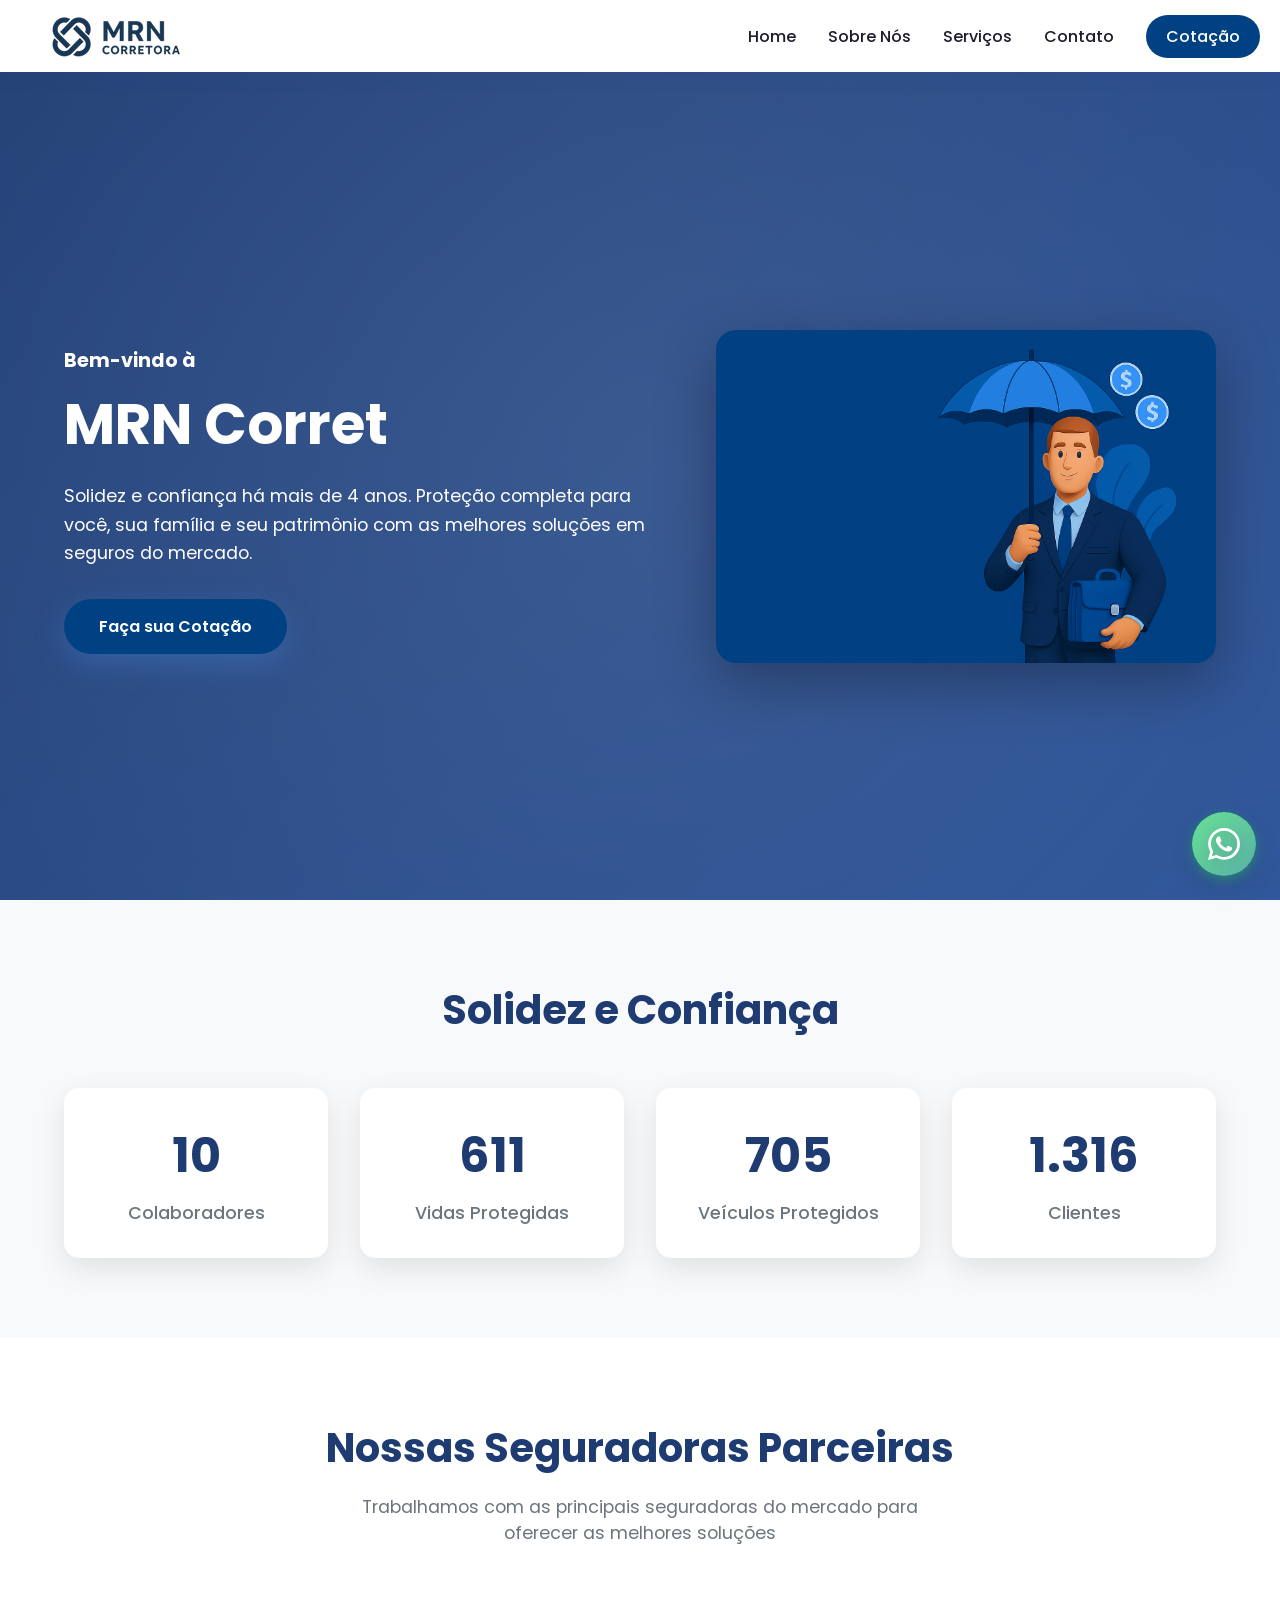
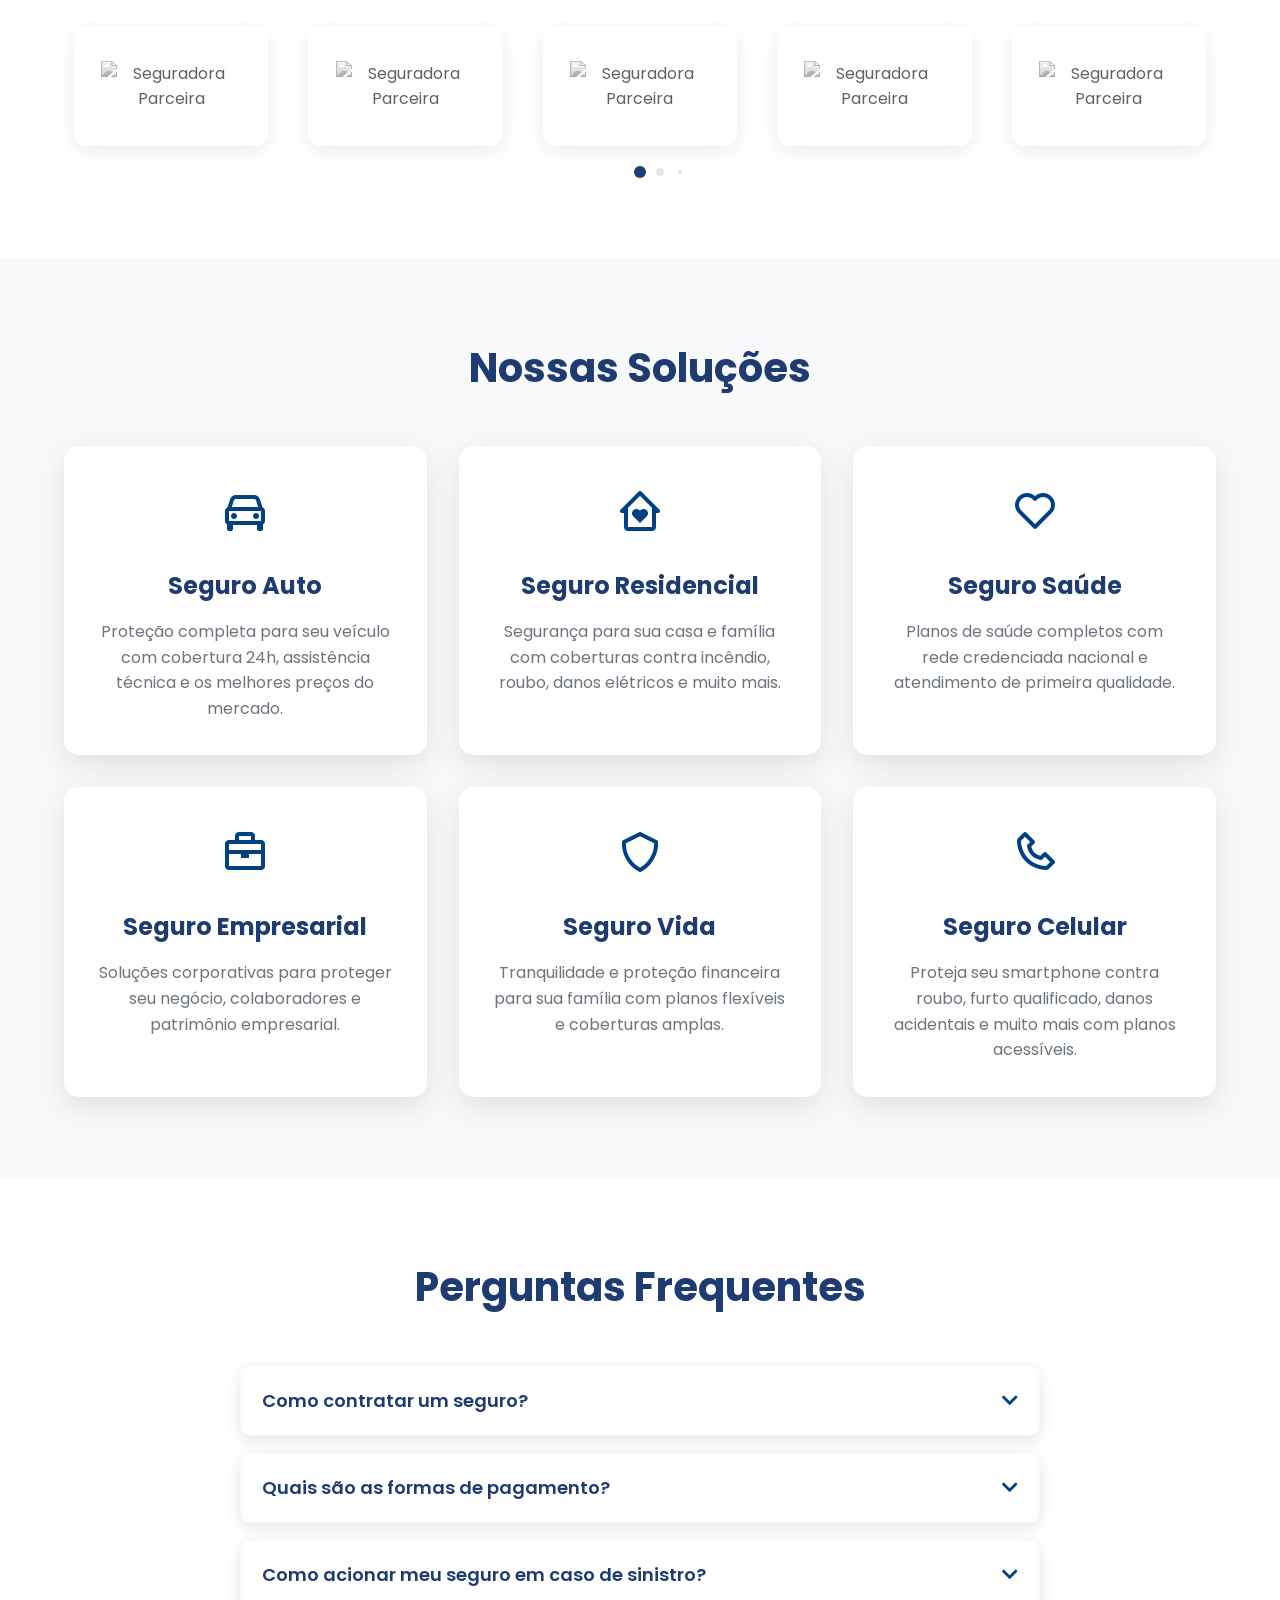
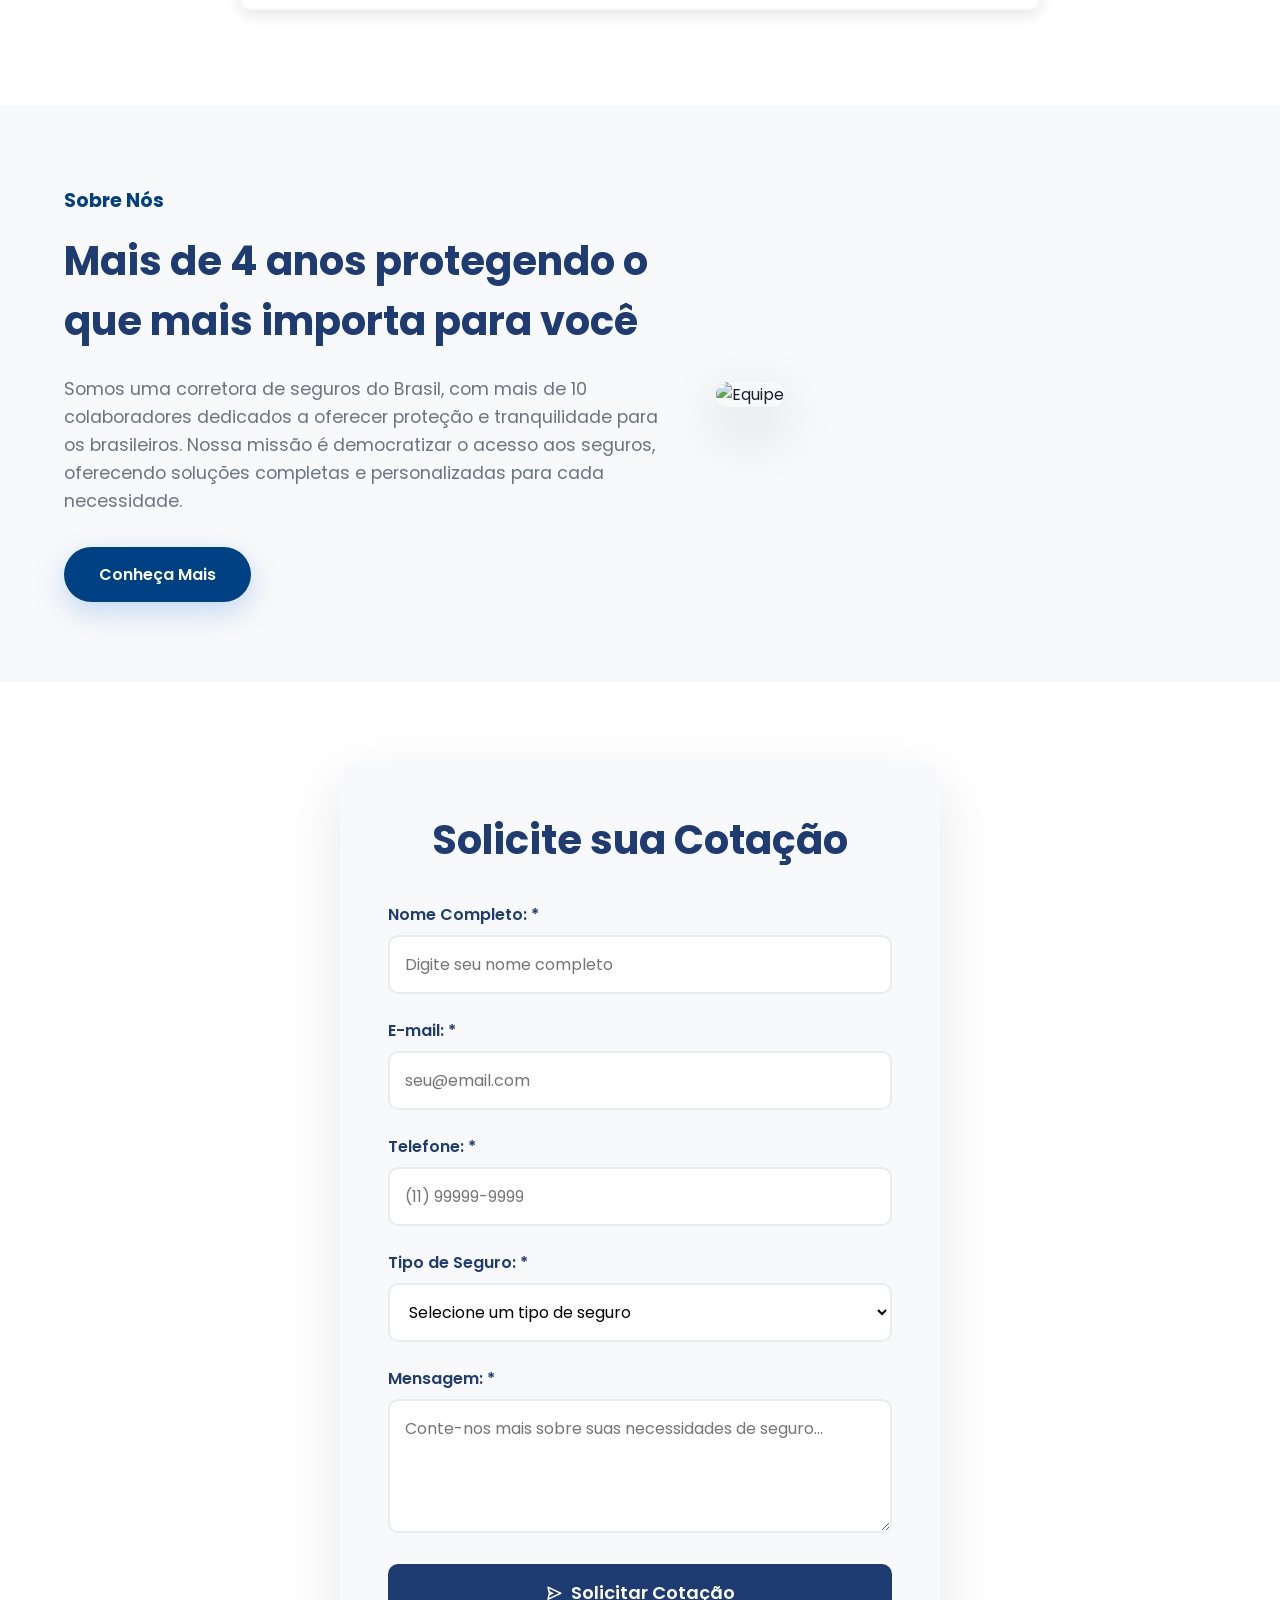
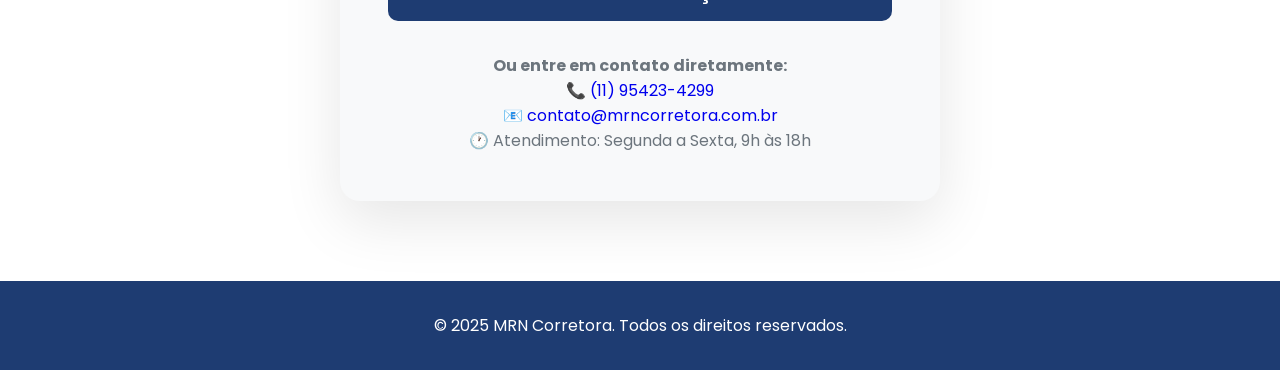
==== commit 769f16cf: "fix: whats button" ====
--- a/LandingPage-Responsiva/index.html
+++ b/LandingPage-Responsiva/index.html
@@ -299,6 +299,54 @@
                 <p>🕐 Atendimento: Segunda a Sexta, 9h às 18h</p>
             </div>
         </div>
+
+        <div class="wa-widget" id="waWidget">
+            <button class="wa-fab" id="waFab" aria-label="Abrir WhatsApp">
+                <svg viewBox="0 0 24 24" fill="none" xmlns="http://www.w3.org/2000/svg">
+                    <path d="M17.472 14.382c-.297-.149-1.758-.867-2.03-.967-.273-.099-.471-.148-.67.15-.197.297-.767.966-.94 1.164-.173.199-.347.223-.644.075-.297-.15-1.255-.463-2.39-1.475-.883-.788-1.48-1.761-1.653-2.059-.173-.297-.018-.458.13-.606.134-.133.298-.347.446-.52.149-.174.198-.298.298-.497.099-.198.05-.371-.025-.52-.075-.149-.669-1.612-.916-2.207-.242-.579-.487-.5-.669-.51-.173-.008-.371-.01-.57-.01-.198 0-.52.074-.792.372-.272.297-1.04 1.016-1.04 2.479 0 1.462 1.065 2.875 1.213 3.074.149.198 2.096 3.2 5.077 4.487.709.306 1.262.489 1.694.625.712.227 1.36.195 1.871.118.571-.085 1.758-.719 2.006-1.413.248-.694.248-1.289.173-1.413-.074-.124-.272-.198-.57-.347z" fill="currentColor"/>
+                    <path d="M20.52 3.449C18.24 1.245 15.24 0 12.045 0 5.463 0 .104 5.334.101 11.893c0 2.096.549 4.14 1.595 5.945L0 24l6.335-1.652a12.062 12.062 0 005.713 1.447h.005c6.585 0 11.946-5.336 11.949-11.896 0-3.176-1.24-6.165-3.495-8.411l.013-.029zm-8.475 18.299c-1.776 0-3.517-.479-5.032-1.378l-.36-.214-3.738.977 1.001-3.645-.235-.374a9.869 9.869 0 01-1.518-5.259c.002-5.45 4.436-9.884 9.888-9.884 2.64 0 5.122 1.03 6.988 2.898a9.825 9.825 0 012.892 6.993c-.002 5.451-4.436 9.886-9.886 9.886z" fill="currentColor"/>
+                </svg>
+            </button>
+
+            <div class="wa-panel" id="waPanel" aria-hidden="true">
+                <div class="wa-header">
+                    <div class="wa-title">
+                        <div class="wa-avatar">
+                            <svg viewBox="0 0 24 24" fill="none" xmlns="http://www.w3.org/2000/svg">
+                                <path d="M17.472 14.382c-.297-.149-1.758-.867-2.03-.967-.273-.099-.471-.148-.67.15-.197.297-.767.966-.94 1.164-.173.199-.347.223-.644.075-.297-.15-1.255-.463-2.39-1.475-.883-.788-1.48-1.761-1.653-2.059-.173-.297-.018-.458.13-.606.134-.133.298-.347.446-.52.149-.174.198-.298.298-.497.099-.198.05-.371-.025-.52-.075-.149-.669-1.612-.916-2.207-.242-.579-.487-.5-.669-.51-.173-.008-.371-.01-.57-.01-.198 0-.52.074-.792.372-.272.297-1.04 1.016-1.04 2.479 0 1.462 1.065 2.875 1.213 3.074.149.198 2.096 3.2 5.077 4.487.709.306 1.262.489 1.694.625.712.227 1.36.195 1.871.118.571-.085 1.758-.719 2.006-1.413.248-.694.248-1.289.173-1.413-.074-.124-.272-.198-.57-.347z" fill="currentColor"/>
+                                <path d="M20.52 3.449C18.24 1.245 15.24 0 12.045 0 5.463 0 .104 5.334.101 11.893c0 2.096.549 4.14 1.595 5.945L0 24l6.335-1.652a12.062 12.062 0 005.713 1.447h.005c6.585 0 11.946-5.336 11.949-11.896 0-3.176-1.24-6.165-3.495-8.411l.013-.029zm-8.475 18.299c-1.776 0-3.517-.479-5.032-1.378l-.36-.214-3.738.977 1.001-3.645-.235-.374a9.869 9.869 0 01-1.518-5.259c.002-5.45 4.436-9.884 9.888-9.884 2.64 0 5.122 1.03 6.988 2.898a9.825 9.825 0 012.892 6.993c-.002 5.451-4.436 9.886-9.886 9.886z" fill="currentColor"/>
+                            </svg>
+                        </div>
+                        <div class="wa-info">
+                            <div class="wa-name">MRN Corretora</div>
+                            <div class="wa-sub">
+                                <div class="wa-badge"></div>
+                                <span>Online agora</span>
+                            </div>
+                        </div>
+                    </div>
+                    <button class="wa-close" id="waClose" aria-label="Fechar">×</button>
+                </div>
+
+                <div class="wa-body">
+                    <div class="wa-bubble">
+                        Olá! 👋<br>
+                        Como podemos te ajudar hoje?
+                        <div class="wa-bubble-time">agora</div>
+                    </div>
+                </div>
+
+                <div class="wa-footer">
+                    <a class="wa-cta" id="waCta" href="#" target="_blank" rel="noopener">
+                        <svg viewBox="0 0 24 24" fill="none" xmlns="http://www.w3.org/2000/svg">
+                            <path d="M17.472 14.382c-.297-.149-1.758-.867-2.03-.967-.273-.099-.471-.148-.67.15-.197.297-.767.966-.94 1.164-.173.199-.347.223-.644.075-.297-.15-1.255-.463-2.39-1.475-.883-.788-1.48-1.761-1.653-2.059-.173-.297-.018-.458.13-.606.134-.133.298-.347.446-.52.149-.174.198-.298.298-.497.099-.198.05-.371-.025-.52-.075-.149-.669-1.612-.916-2.207-.242-.579-.487-.5-.669-.51-.173-.008-.371-.01-.57-.01-.198 0-.52.074-.792.372-.272.297-1.04 1.016-1.04 2.479 0 1.462 1.065 2.875 1.213 3.074.149.198 2.096 3.2 5.077 4.487.709.306 1.262.489 1.694.625.712.227 1.36.195 1.871.118.571-.085 1.758-.719 2.006-1.413.248-.694.248-1.289.173-1.413-.074-.124-.272-.198-.57-.347z" fill="currentColor"/>
+                            <path d="M20.52 3.449C18.24 1.245 15.24 0 12.045 0 5.463 0 .104 5.334.101 11.893c0 2.096.549 4.14 1.595 5.945L0 24l6.335-1.652a12.062 12.062 0 005.713 1.447h.005c6.585 0 11.946-5.336 11.949-11.896 0-3.176-1.24-6.165-3.495-8.411l.013-.029zm-8.475 18.299c-1.776 0-3.517-.479-5.032-1.378l-.36-.214-3.738.977 1.001-3.645-.235-.374a9.869 9.869 0 01-1.518-5.259c.002-5.45 4.436-9.884 9.888-9.884 2.64 0 5.122 1.03 6.988 2.898a9.825 9.825 0 012.892 6.993c-.002 5.451-4.436 9.886-9.886 9.886z" fill="currentColor"/>
+                        </svg>
+                        Iniciar Conversa
+                    </a>
+                </div>
+            </div>
+            </div>
     </section>
     
     <footer class="rodape">
--- a/LandingPage-Responsiva/style.css
+++ b/LandingPage-Responsiva/style.css
@@ -701,30 +701,7 @@
 
 /* Scroll Hint */
 .hint {
-    position: fixed;
-    top: 50%;
-    right: 30px;
-    transform: translateY(-50%);
-    display: flex;
-    flex-direction: column;
-    align-items: center;
-    z-index: 1000;
-}
-
-.hint i {
-    font-size: 1.5rem;
-    color: var(--accent);
-    opacity: 0.7;
-}
-
-.hint::after {
-    content: "Scroll";
-    position: absolute;
-    right: 2rem;
-    font-size: 0.9rem;
-    color: var(--accent);
-    font-weight: 600;
-    opacity: 0.7;
+    display: none;
 }
 
 /* Scroll to Top Button */
@@ -824,4 +801,415 @@
         display: none;
     }
     
-}+    /* Carrossel responsivo */
+    .elementor-swiper-button {
+        display: none;
+    }
+    
+    .swiper-slide-inner {
+        margin: 0 5px;
+        height: 100px;
+        padding: 15px;
+    }
+    
+    .swiper-slide-image {
+        max-width: 120px;
+        max-height: 60px;
+    }
+    
+    .seguradoras-section {
+        padding: 60px 5%;
+    }
+    
+    .seguradoras-section h2 {
+        font-size: 2rem;
+    }
+}
+
+@media (max-width: 480px) {
+    .swiper-slide-inner {
+        height: 80px;
+        padding: 10px;
+    }
+    
+    .swiper-slide-image {
+        max-width: 100px;
+        max-height: 50px;
+    }
+}
+
+/* Animations */
+.image-animation:hover {
+    animation: scaleAnimation 0.5s ease;
+}
+
+@keyframes scaleAnimation {
+    0%, 100% { transform: scale(1); }
+    50% { transform: scale(1.05); }
+}
+
+/* Smooth scrolling */
+html {
+    scroll-behavior: smooth;
+}
+
+/* Counter animation */
+.counter {
+    animation: countUp 2s ease-in-out;
+}
+
+/* Loading states */
+body.loaded {
+    opacity: 1;
+}
+
+/* Adicionar transições suaves para elementos animados */
+.stat-card,
+.service-card {
+    opacity: 1;
+    transform: translateY(0);
+    transition: all 0.6s ease;
+}
+
+/* WhatsApp Widget */
+.wa-widget {
+  position: fixed;
+  right: 24px;
+  bottom: 24px;
+  z-index: 9999;
+  font-family: 'Segoe UI', Tahoma, Geneva, Verdana, sans-serif;
+}
+
+/* Botão FAB Flutuante */
+.wa-fab {
+  width: 64px;
+  height: 64px;
+  border: 0;
+  border-radius: 50%;
+  cursor: pointer;
+  background: linear-gradient(135deg, #25D366 0%, #128C7E 100%);
+  box-shadow: 0 4px 12px rgba(37, 211, 102, 0.4),
+              0 8px 24px rgba(0, 0, 0, 0.15);
+  display: grid;
+  place-items: center;
+  transition: all 0.3s cubic-bezier(0.4, 0, 0.2, 1);
+  position: relative;
+  overflow: hidden;
+}
+
+/* Efeito de pulse no botão */
+.wa-fab::before {
+  content: '';
+  position: absolute;
+  width: 100%;
+  height: 100%;
+  background: rgba(255, 255, 255, 0.3);
+  border-radius: 50%;
+  animation: pulse 2s ease-in-out infinite;
+}
+
+@keyframes pulse {
+  0%, 100% {
+    transform: scale(1);
+    opacity: 0.8;
+  }
+  50% {
+    transform: scale(1.1);
+    opacity: 0;
+  }
+}
+
+.wa-fab:hover {
+  transform: scale(1.05) translateY(-2px);
+  box-shadow: 0 6px 16px rgba(37, 211, 102, 0.5),
+              0 12px 32px rgba(0, 0, 0, 0.2);
+}
+
+.wa-fab:active {
+  transform: scale(0.95);
+}
+
+.wa-fab svg {
+  width: 32px;
+  height: 32px;
+  fill: #fff;
+  color: #fff;
+  position: relative;
+  z-index: 1;
+  filter: drop-shadow(0 2px 4px rgba(0, 0, 0, 0.1));
+}
+
+.wa-fab svg path {
+  fill: #fff;
+}
+
+/* Painel do WhatsApp */
+.wa-panel {
+  position: absolute;
+  right: 0;
+  bottom: 80px;
+  width: 340px;
+  border-radius: 16px;
+  overflow: hidden;
+  background: #fff;
+  box-shadow: 0 8px 32px rgba(0, 0, 0, 0.12),
+              0 2px 8px rgba(0, 0, 0, 0.08);
+  transform: scale(0.8) translateY(20px);
+  opacity: 0;
+  pointer-events: none;
+  transition: all 0.3s cubic-bezier(0.4, 0, 0.2, 1);
+  transform-origin: bottom right;
+}
+
+.wa-widget.is-open .wa-panel {
+  transform: scale(1) translateY(0);
+  opacity: 1;
+  pointer-events: auto;
+}
+
+/* Header com gradiente */
+.wa-header {
+  background: linear-gradient(135deg, #128C7E 0%, #075E54 100%);
+  color: #fff;
+  padding: 16px 14px;
+  display: flex;
+  align-items: center;
+  justify-content: space-between;
+  position: relative;
+  overflow: hidden;
+}
+
+/* Efeito decorativo no header */
+.wa-header::before {
+  content: '';
+  position: absolute;
+  top: -50%;
+  right: -20%;
+  width: 200px;
+  height: 200px;
+  background: rgba(255, 255, 255, 0.05);
+  border-radius: 50%;
+}
+
+.wa-title {
+  display: flex;
+  gap: 12px;
+  align-items: center;
+  position: relative;
+  z-index: 1;
+}
+
+/* Avatar do WhatsApp */
+.wa-avatar {
+  width: 48px;
+  height: 48px;
+  border-radius: 50%;
+  background: linear-gradient(135deg, #25D366 0%, #128C7E 100%);
+  display: grid;
+  place-items: center;
+  box-shadow: 0 2px 8px rgba(0, 0, 0, 0.2);
+  flex-shrink: 0;
+}
+
+.wa-avatar svg {
+  width: 24px;
+  height: 24px;
+  fill: white;
+  color: white;
+}
+
+.wa-avatar svg path {
+  fill: white;
+}
+
+.wa-badge {
+  width: 10px;
+  height: 10px;
+  border-radius: 50%;
+  background: #2cff77;
+  box-shadow: 0 0 0 2px rgba(44, 255, 119, 0.2);
+  animation: blink 2s ease-in-out infinite;
+  flex-shrink: 0;
+}
+
+@keyframes blink {
+  0%, 100% { opacity: 1; }
+  50% { opacity: 0.5; }
+}
+
+.wa-info {
+  flex: 1;
+}
+
+.wa-name {
+  font-size: 15px;
+  font-weight: 600;
+  line-height: 1.3;
+  margin-bottom: 2px;
+}
+
+.wa-sub {
+  font-size: 12px;
+  opacity: 0.9;
+  display: flex;
+  align-items: center;
+  gap: 6px;
+}
+
+.wa-close {
+  width: 36px;
+  height: 36px;
+  border: 0;
+  border-radius: 50%;
+  background: rgba(255, 255, 255, 0.15);
+  color: #fff;
+  font-size: 22px;
+  cursor: pointer;
+  line-height: 1;
+  transition: all 0.2s ease;
+  position: relative;
+  z-index: 1;
+}
+
+.wa-close:hover {
+  background: rgba(255, 255, 255, 0.25);
+  transform: rotate(90deg);
+}
+
+/* Corpo com papel de parede do WhatsApp */
+.wa-body {
+  padding: 20px 14px;
+  min-height: 120px;
+  background-color: #0a1014;
+  position: relative;
+  overflow: hidden;
+}
+
+/* Papel de parede personalizado - SUBSTITUA A URL ABAIXO */
+.wa-body::before {
+  content: '';
+  position: absolute;
+  top: 0;
+  left: 0;
+  right: 0;
+  bottom: 0;
+  /* Cole a URL da sua imagem aqui: */
+  background-image: url("assets/whatswall.jpg");
+  /* Ajuste estas propriedades conforme necessário: */
+  background-size: cover;        /* ou 'contain', 'auto', '100% 100%' */
+  background-position: center;    /* ou 'top', 'bottom', 'left', 'right' */
+  background-repeat: no-repeat;   /* ou 'repeat', 'repeat-x', 'repeat-y' */
+  opacity: 0.8;                  /* Ajuste a opacidade (0.0 a 1.0) */
+  pointer-events: none;
+}
+
+.wa-bubble {
+  display: inline-block;
+  background: #fff;
+  border-radius: 8px 8px 8px 0;
+  padding: 12px 14px;
+  font-size: 14px;
+  color: #303030;
+  box-shadow: 0 1px 2px rgba(0, 0, 0, 0.1);
+  position: relative;
+  max-width: 85%;
+  line-height: 1.5;
+  animation: slideIn 0.3s ease-out;
+}
+
+@keyframes slideIn {
+  from {
+    opacity: 0;
+    transform: translateY(10px);
+  }
+  to {
+    opacity: 1;
+    transform: translateY(0);
+  }
+}
+
+.wa-bubble::after {
+  content: '';
+  position: absolute;
+  bottom: 0;
+  left: -8px;
+  width: 0;
+  height: 0;
+  border-style: solid;
+  border-width: 0 0 12px 12px;
+  border-color: transparent transparent #fff transparent;
+}
+
+.wa-bubble-time {
+  font-size: 11px;
+  color: #667781;
+  margin-top: 4px;
+  text-align: right;
+  opacity: 0.7;
+}
+
+/* Footer */
+.wa-footer {
+  padding: 14px;
+  background: #f0f2f5;
+  border-top: 1px solid #e9edef;
+}
+
+.wa-cta {
+  display: flex;
+  align-items: center;
+  justify-content: center;
+  gap: 8px;
+  background: linear-gradient(135deg, #25D366 0%, #128C7E 100%);
+  color: #fff;
+  text-decoration: none;
+  padding: 14px 16px;
+  border-radius: 12px;
+  font-weight: 600;
+  font-size: 14px;
+  transition: all 0.3s ease;
+  box-shadow: 0 2px 8px rgba(37, 211, 102, 0.3);
+}
+
+.wa-cta:hover {
+  transform: translateY(-2px);
+  box-shadow: 0 4px 12px rgba(37, 211, 102, 0.4);
+}
+
+.wa-cta:active {
+  transform: translateY(0);
+}
+
+.wa-cta svg {
+  width: 20px;
+  height: 20px;
+  fill: white;
+  color: white;
+}
+
+.wa-cta svg path {
+  fill: white;
+}
+
+/* Responsivo */
+@media (max-width: 480px) {
+  .wa-widget {
+    right: 16px;
+    bottom: 16px;
+  }
+
+  .wa-panel {
+    width: calc(100vw - 32px);
+    max-width: 340px;
+  }
+
+  .wa-fab {
+    width: 56px;
+    height: 56px;
+  }
+
+  .wa-fab svg {
+    width: 28px;
+    height: 28px;
+  }
+}
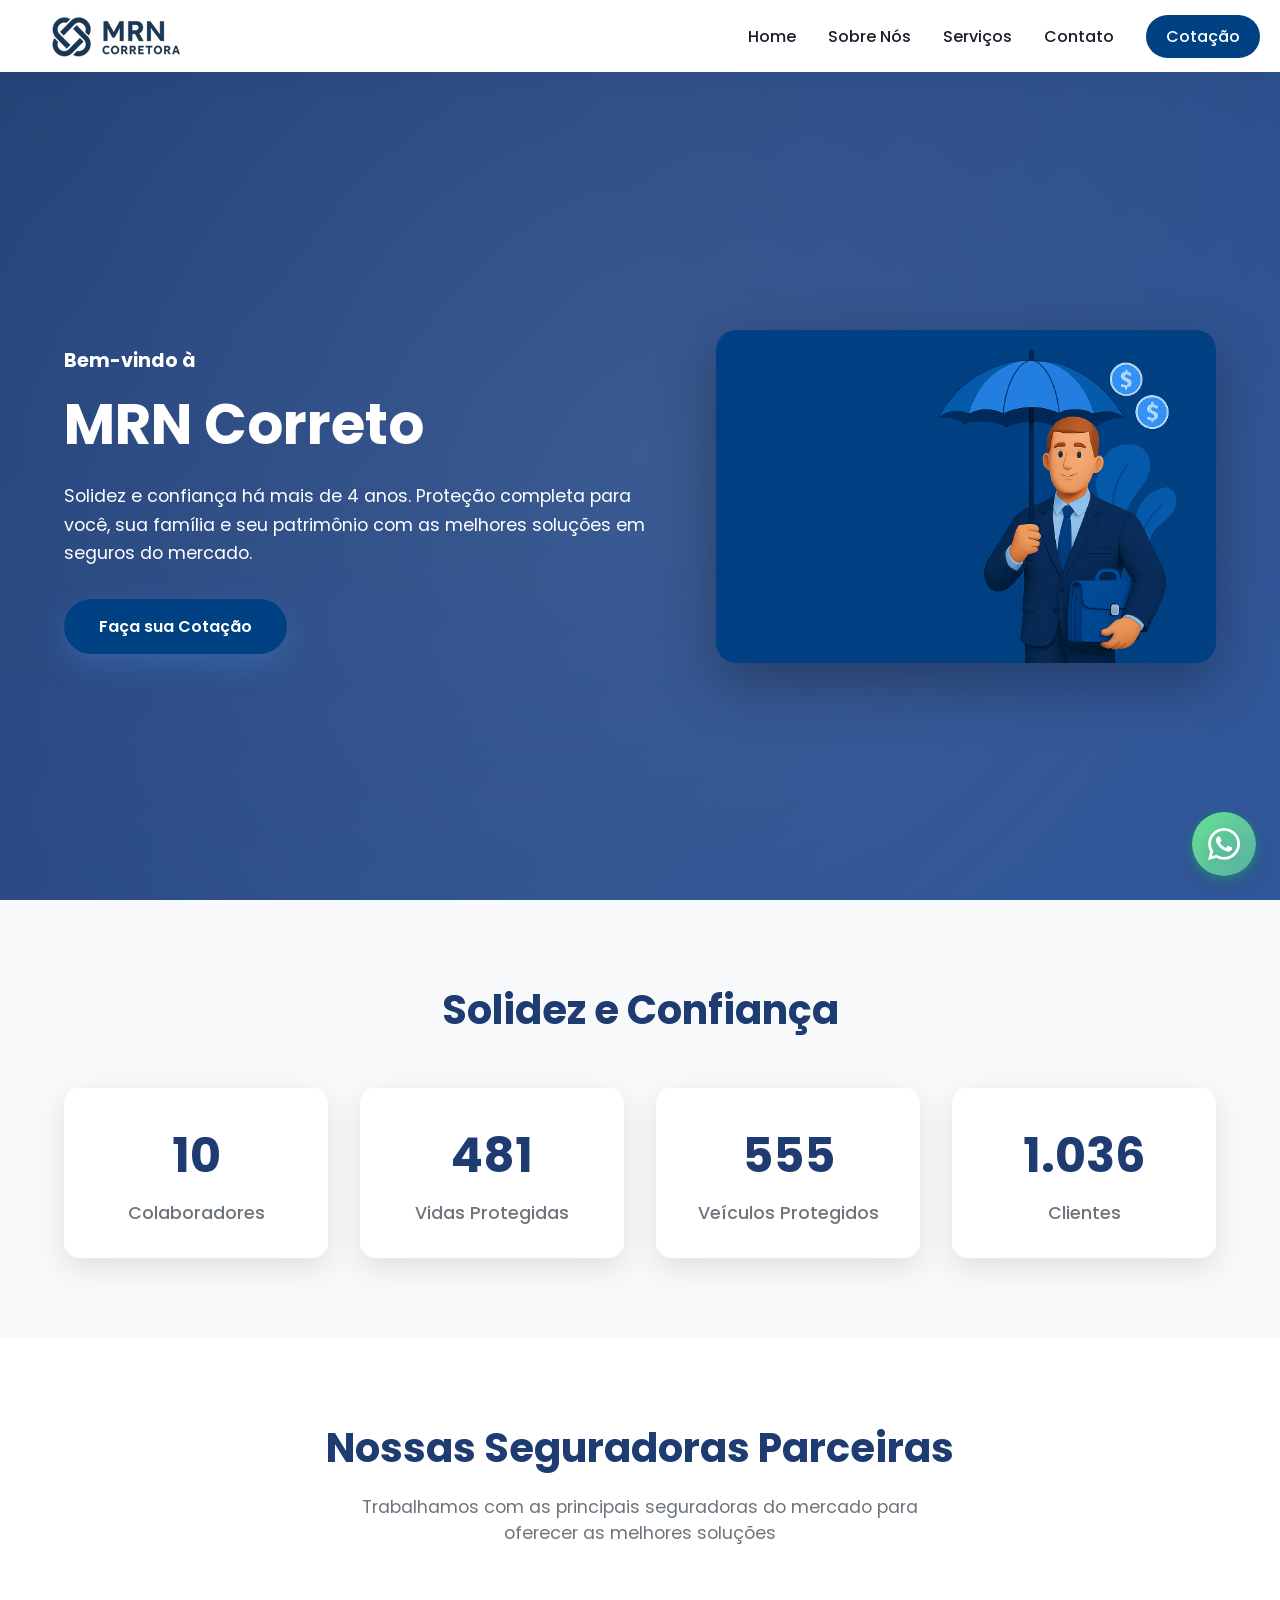
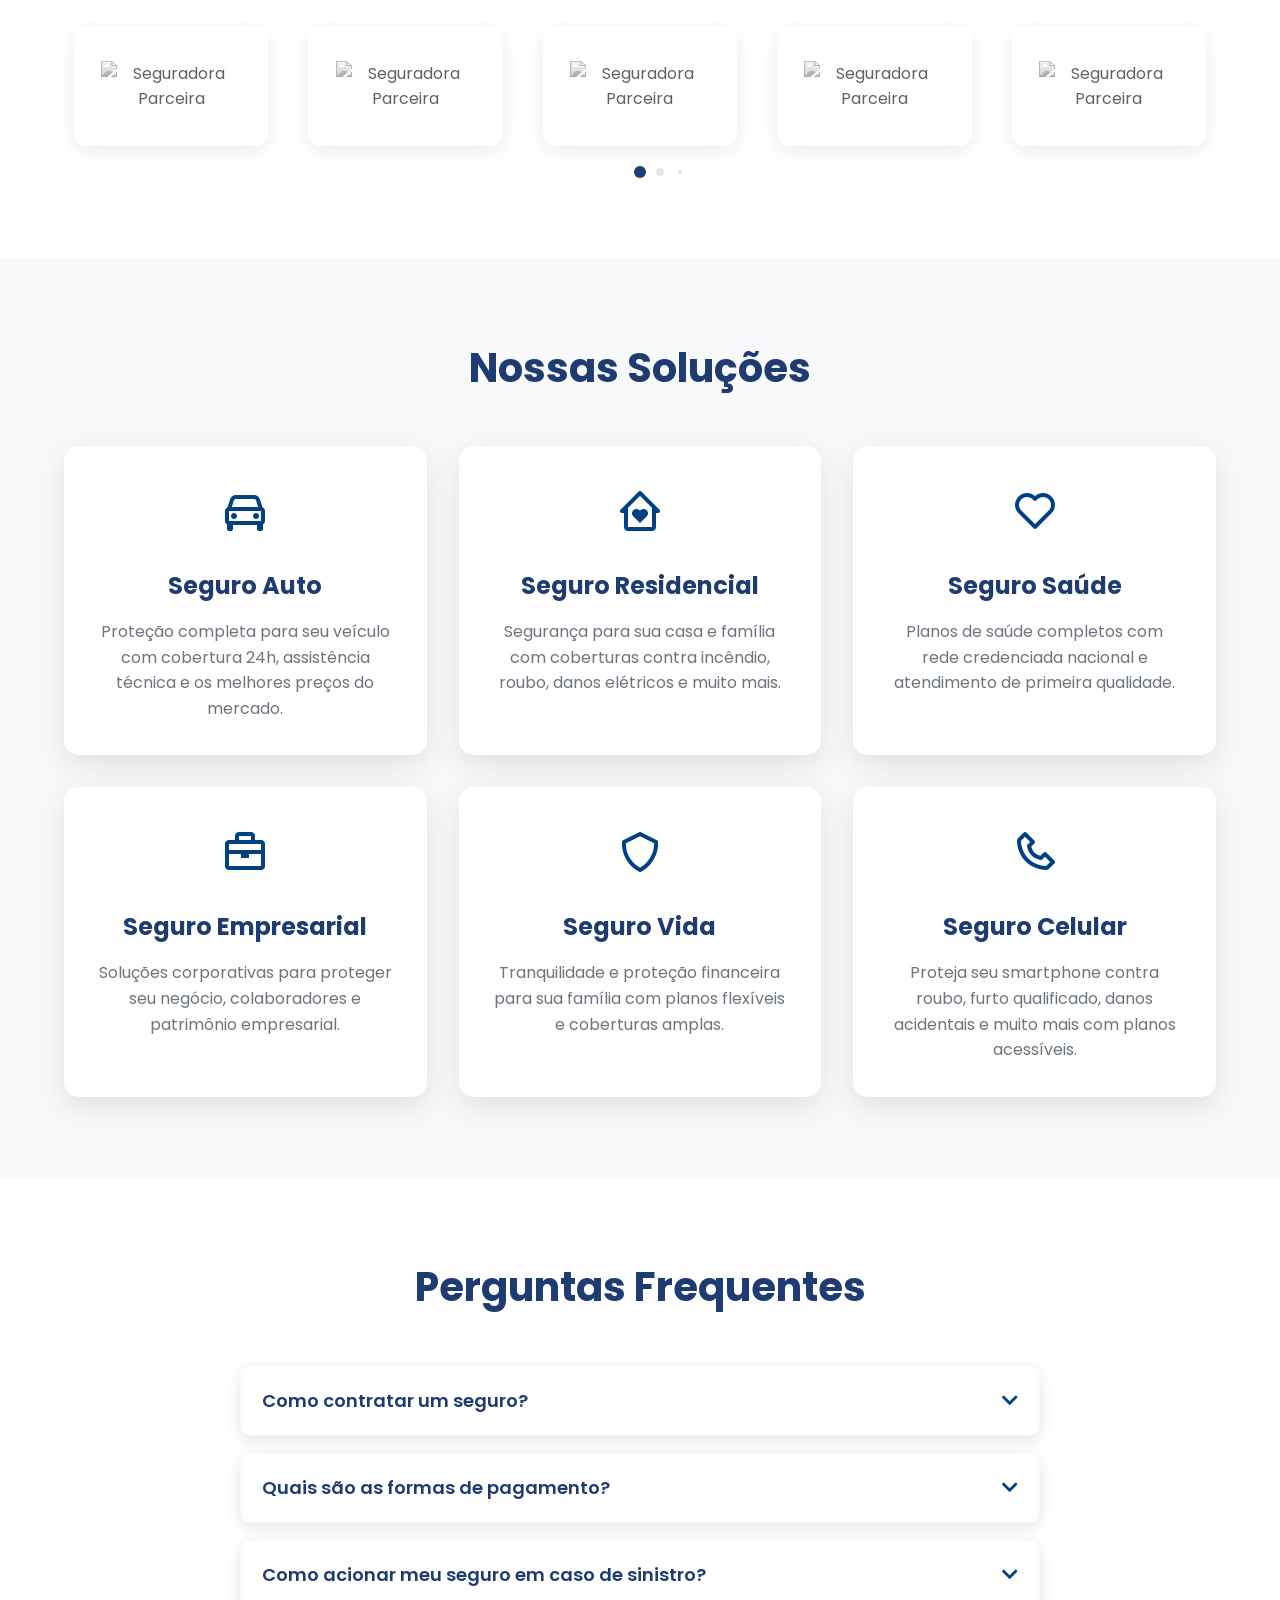
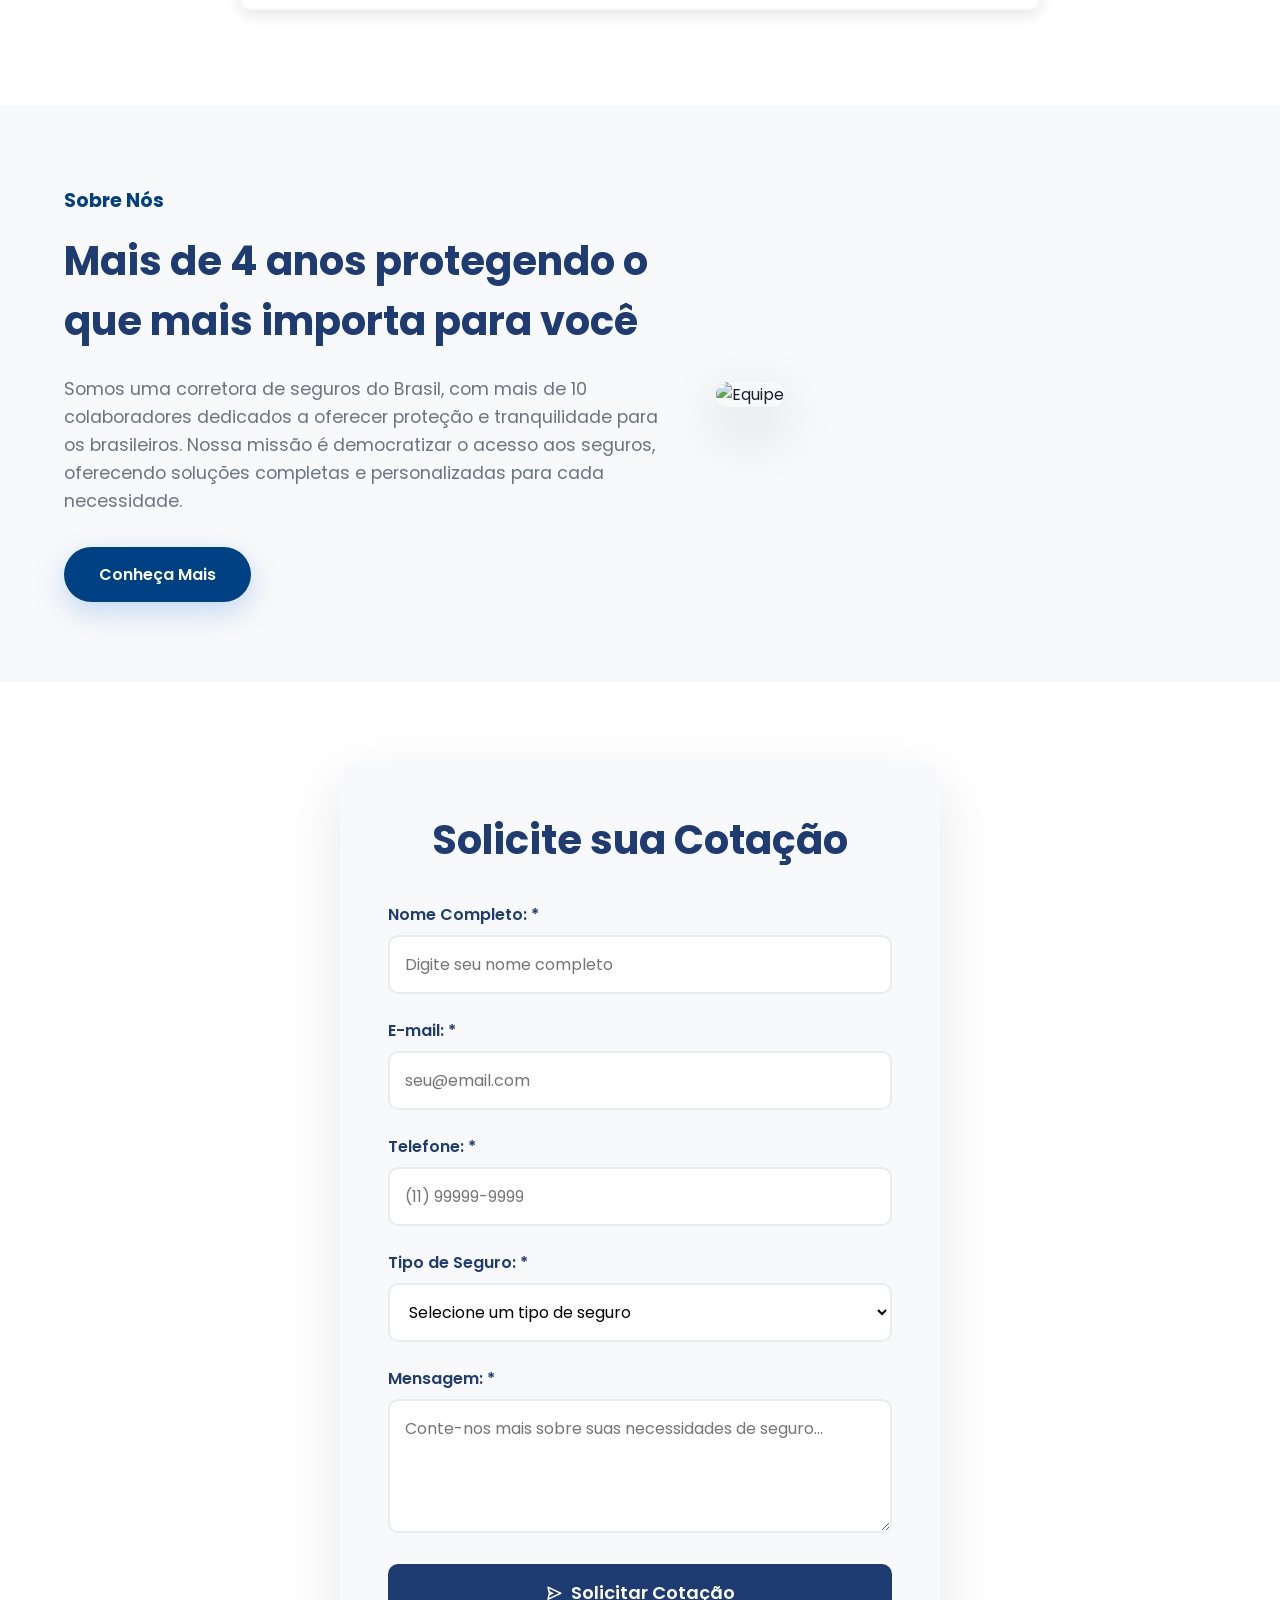
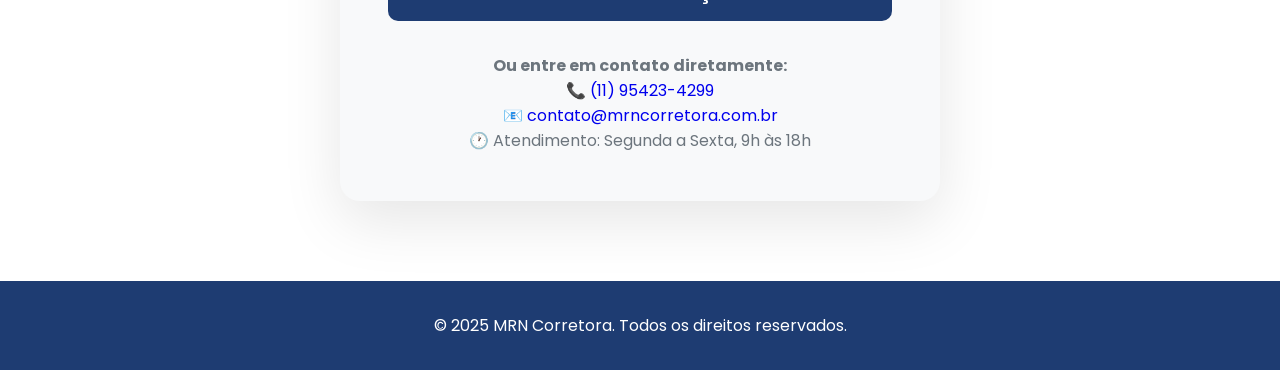
==== commit b3e92fe5: "feat: pagina cotacao" ====
--- a/LandingPage-Responsiva/index.html
+++ b/LandingPage-Responsiva/index.html
@@ -23,7 +23,7 @@
                 <li class="nav-item"><a href="#aboutUsAnchor">Sobre Nós</a></li>
                 <li class="nav-item"><a href="#servicos">Serviços</a></li>
                 <li class="nav-item"><a href="#formAnchor">Contato</a></li>
-                <li class="nav-item"><a href="#" style="background: var(--accent); color: white; padding: 10px 20px; border-radius: 25px;">Cotação</a></li>
+                <li class="nav-item"><a href="cotacao.html" style="background: var(--accent); color: white; padding: 10px 20px; border-radius: 25px;">Cotação</a></li>
             </ul>
             <div class="menu">
                 <span class="bar"></span>
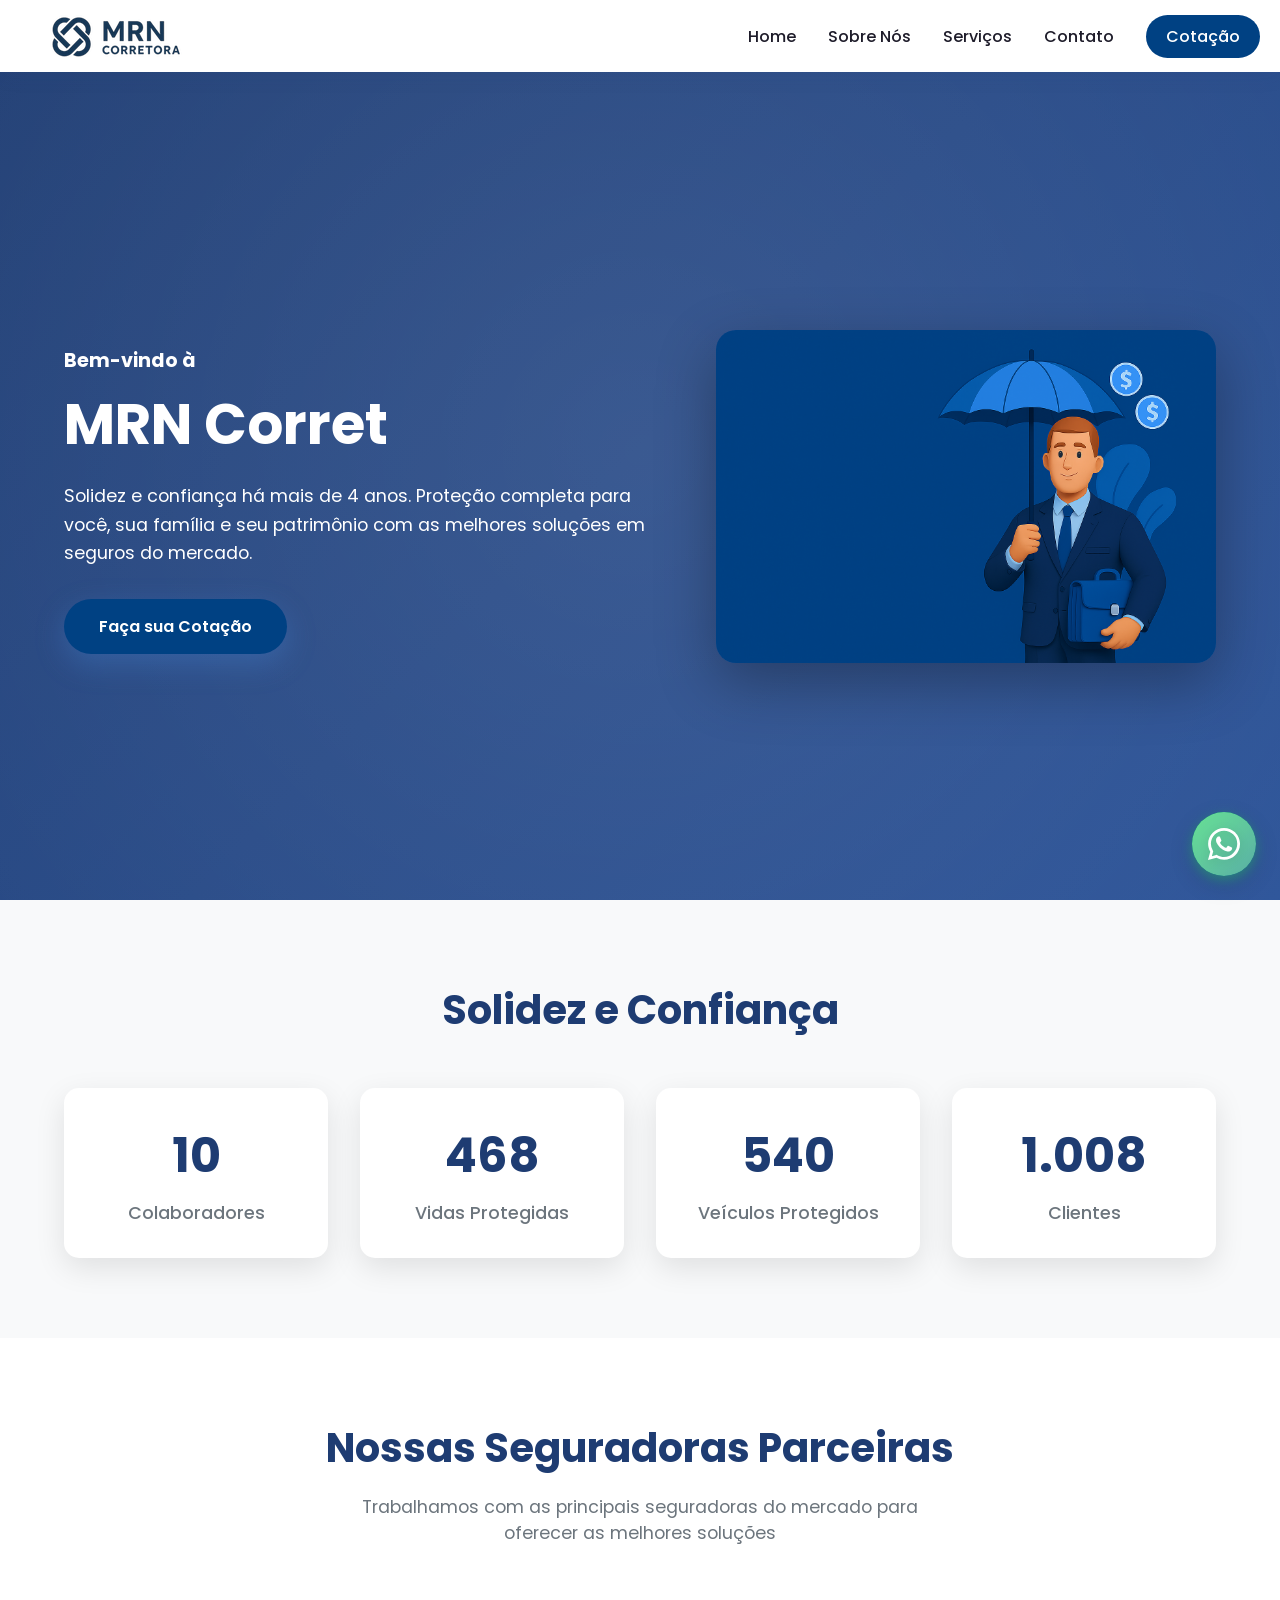
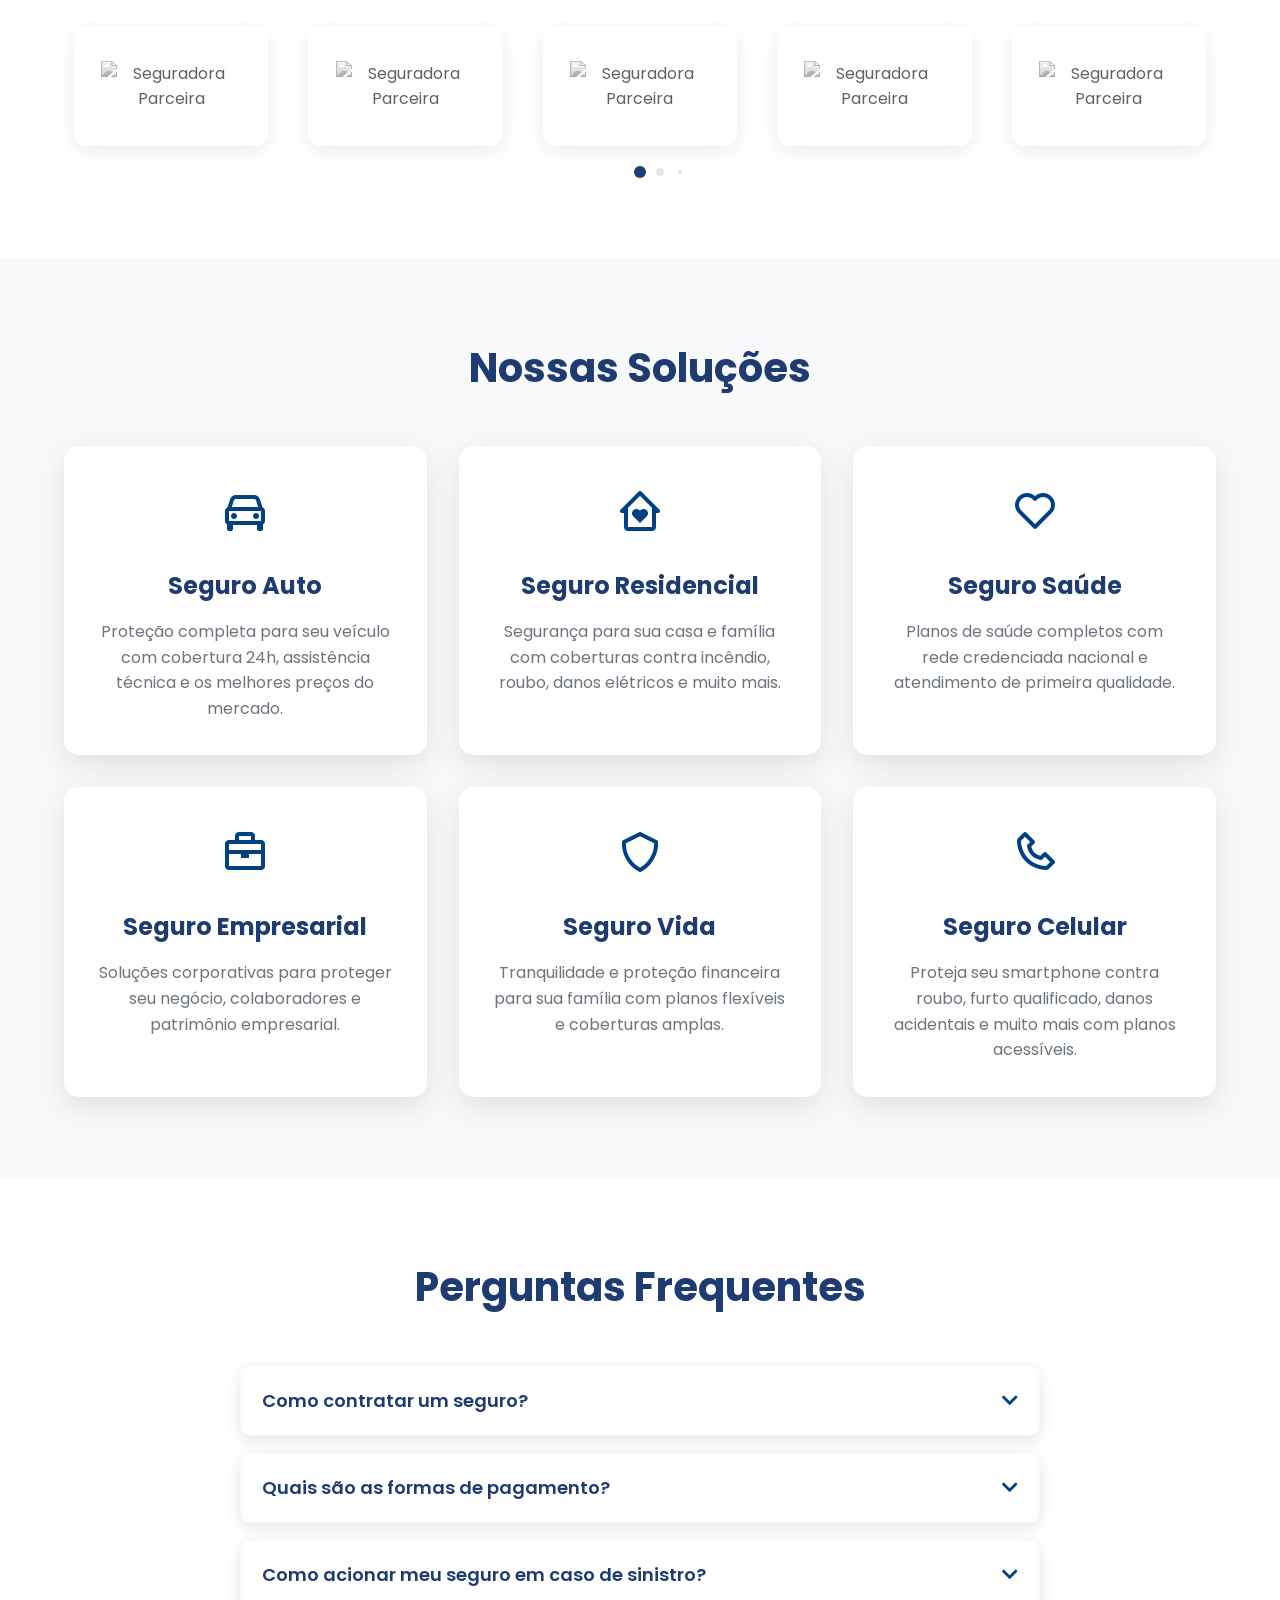
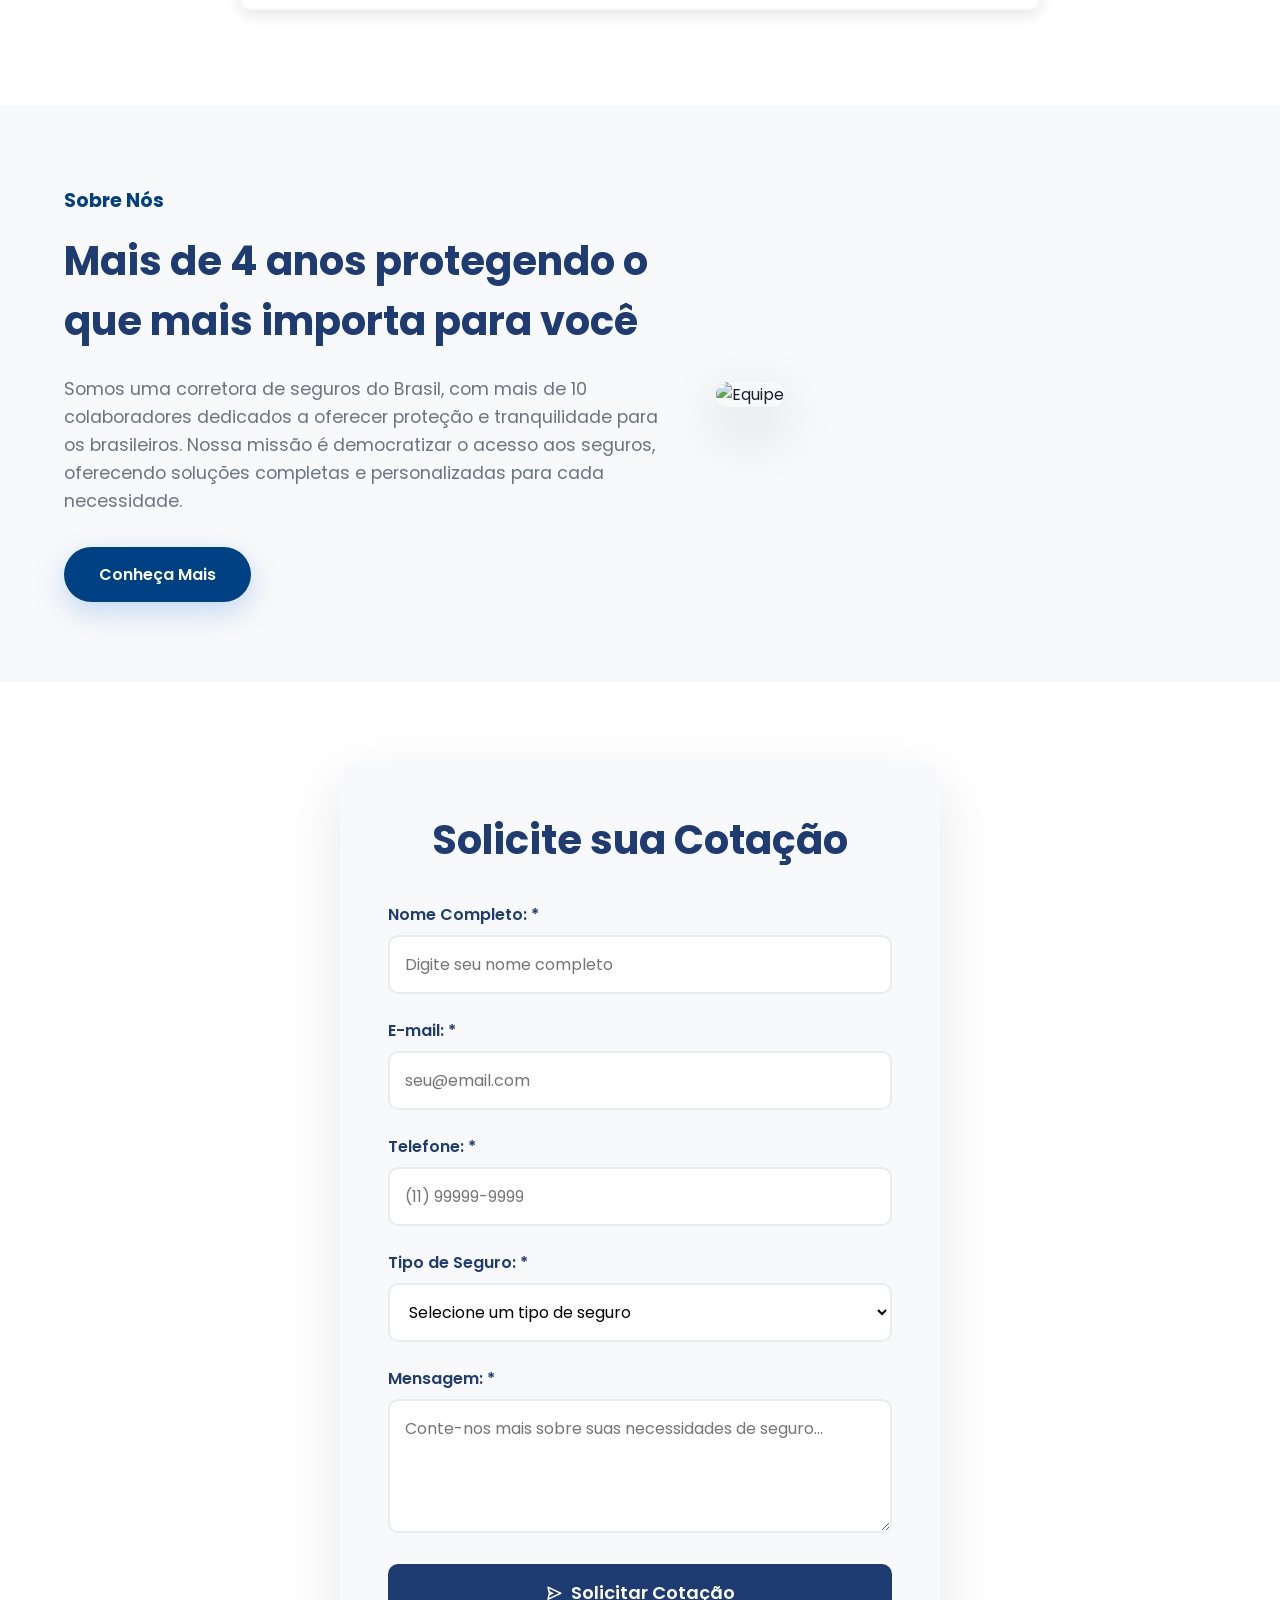
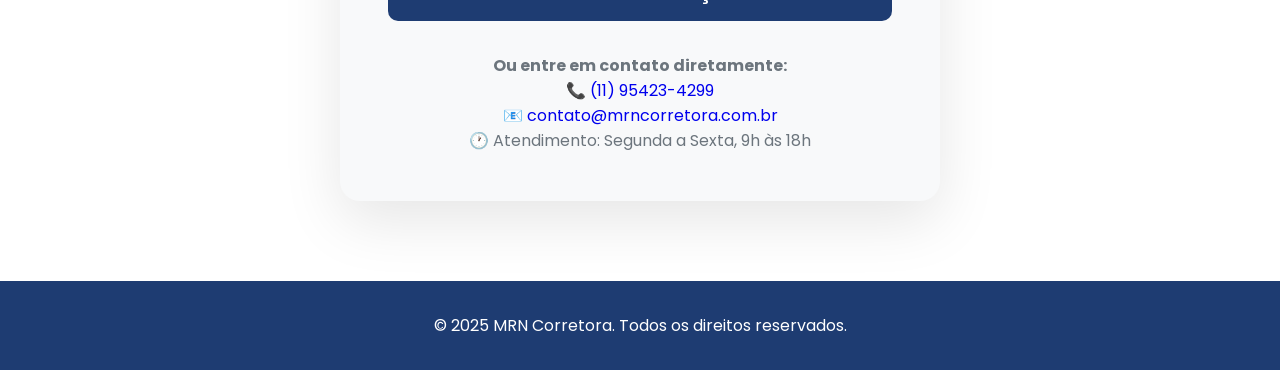
==== commit 4c24e6bd: "feat: analitycs" ====
--- a/LandingPage-Responsiva/index.html
+++ b/LandingPage-Responsiva/index.html
@@ -1,6 +1,16 @@
 <!DOCTYPE html>
 <html lang="pt-br">
 <head>
+    <!-- Google tag (gtag.js) - Google Analytics -->
+    <script async src="https://www.googletagmanager.com/gtag/js?id=G-DMH3BK8872"></script>
+    <script>
+      window.dataLayer = window.dataLayer || [];
+      function gtag(){dataLayer.push(arguments);}
+      gtag('js', new Date());
+
+      gtag('config', 'G-DMH3BK8872');
+    </script>
+
     <meta charset="UTF-8">
     <meta http-equiv="X-UA-Compatible" content="IE=edge">
     <meta name="viewport" content="width=device-width, initial-scale=1.0">
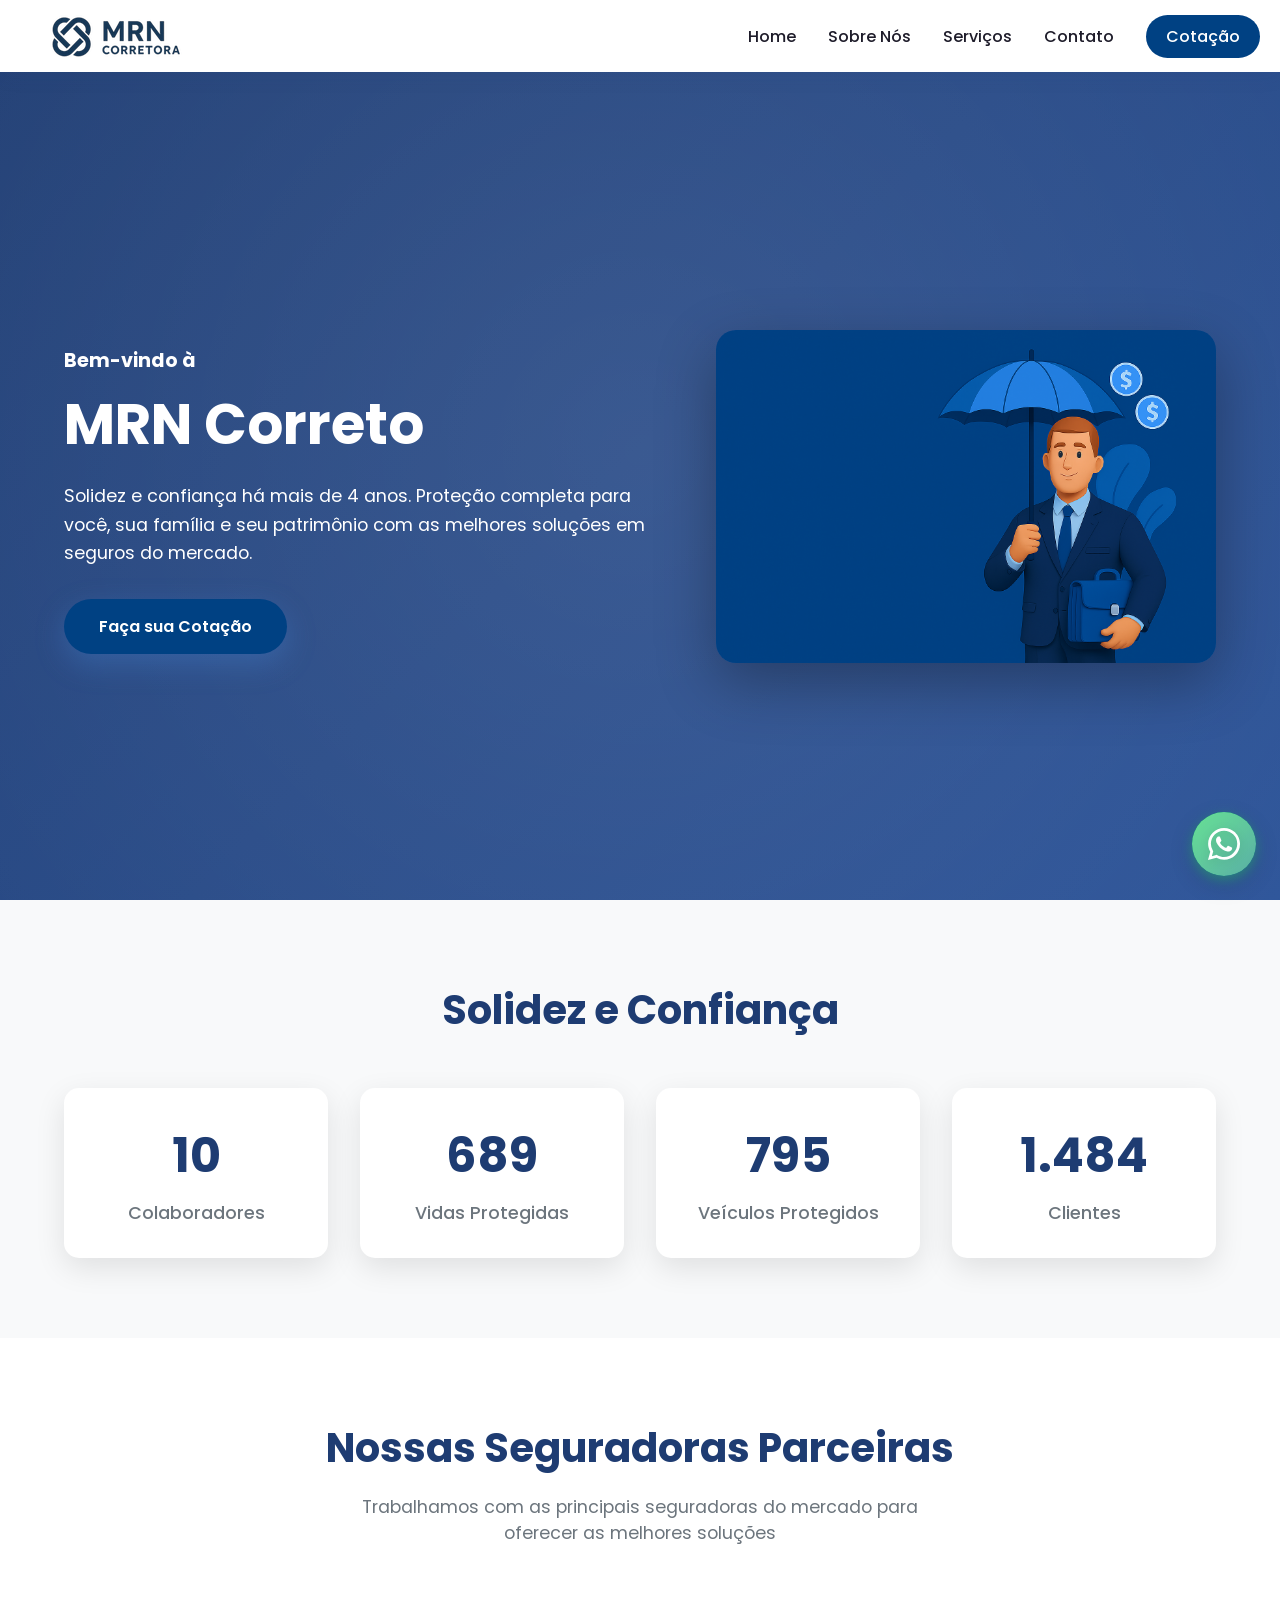
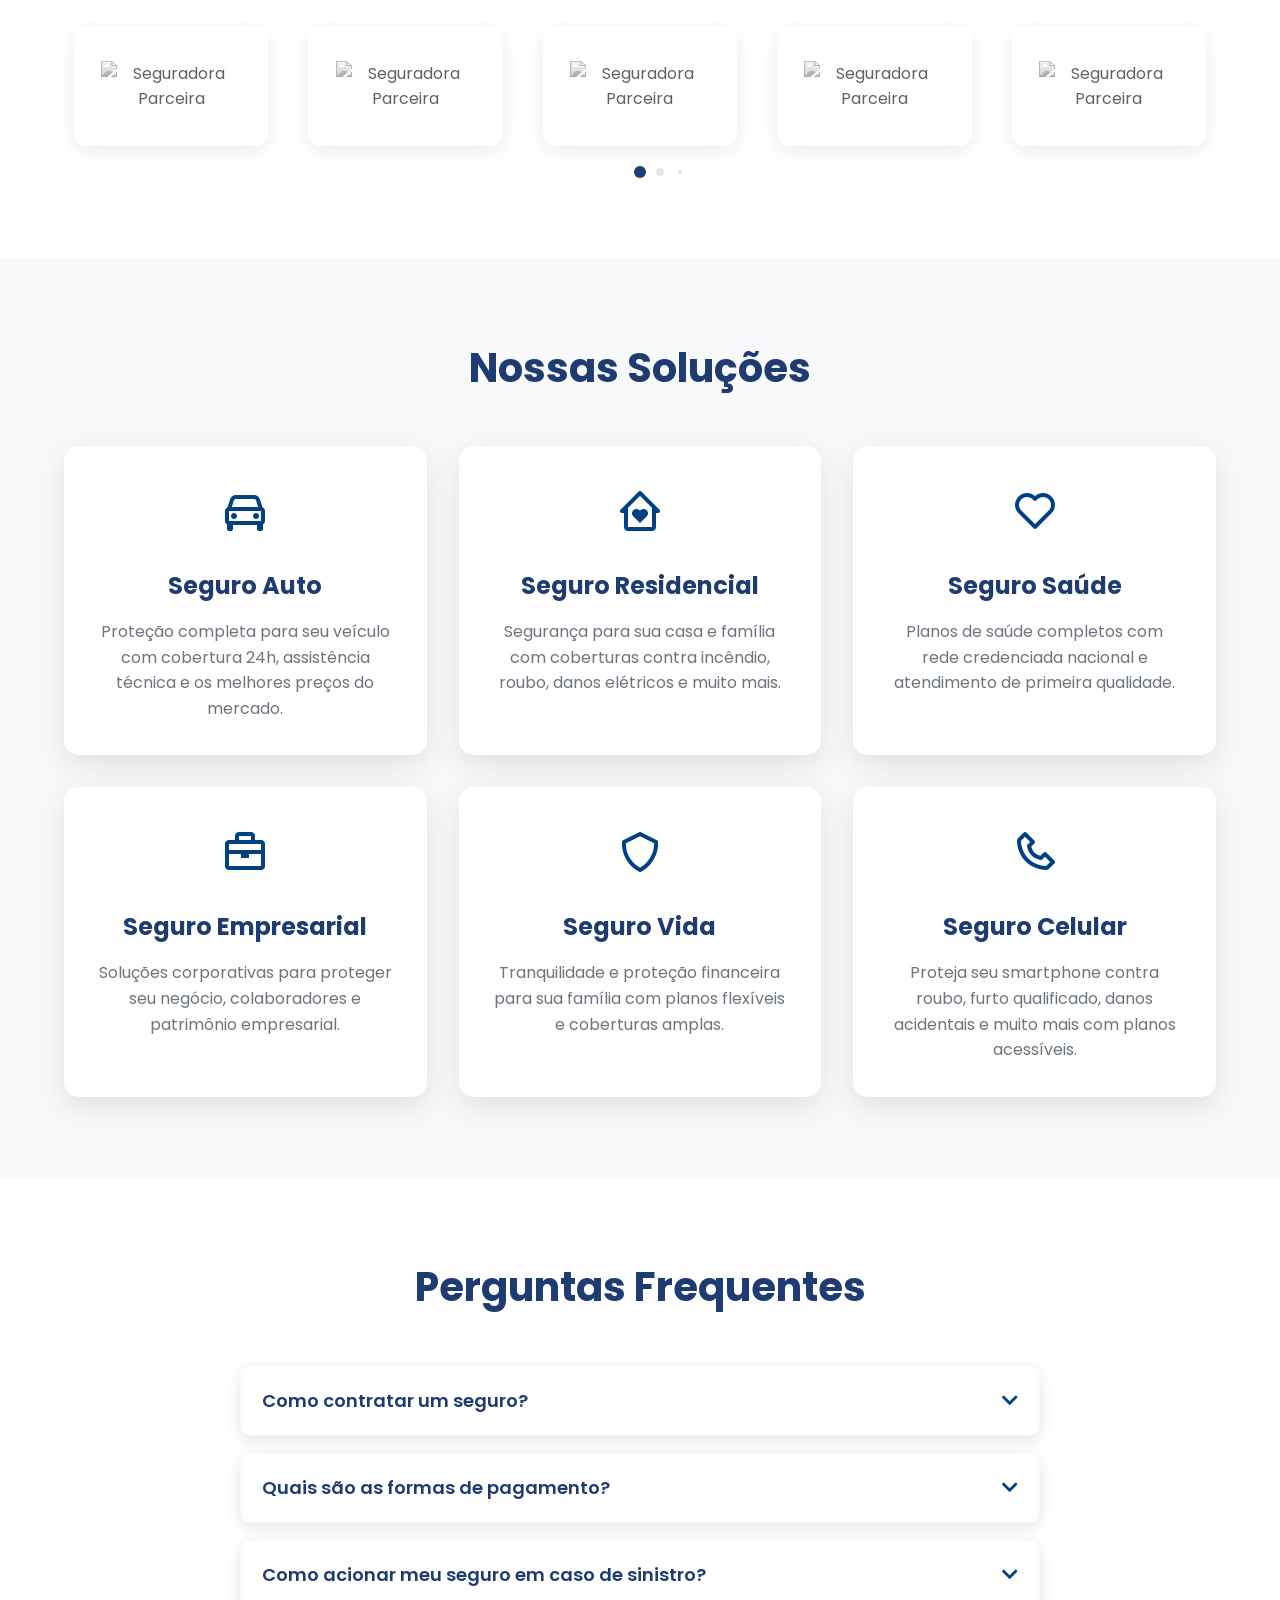
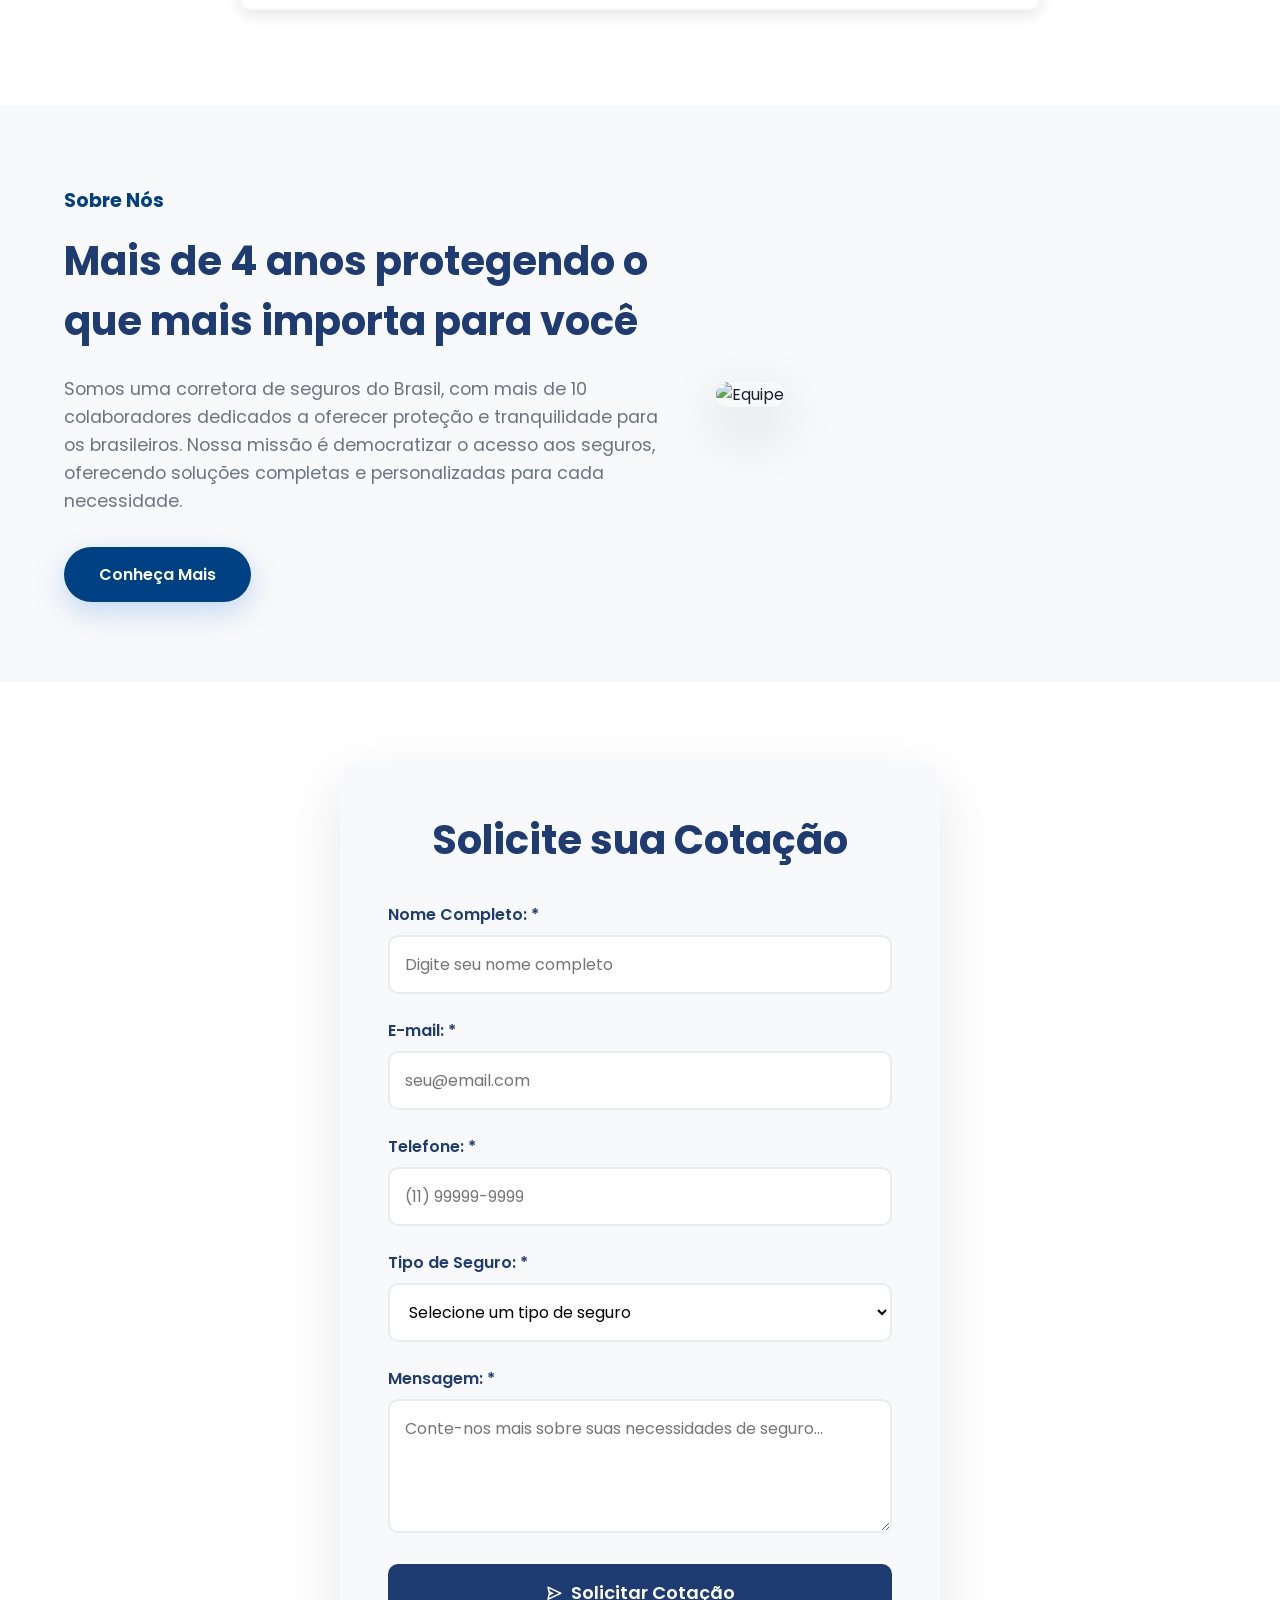
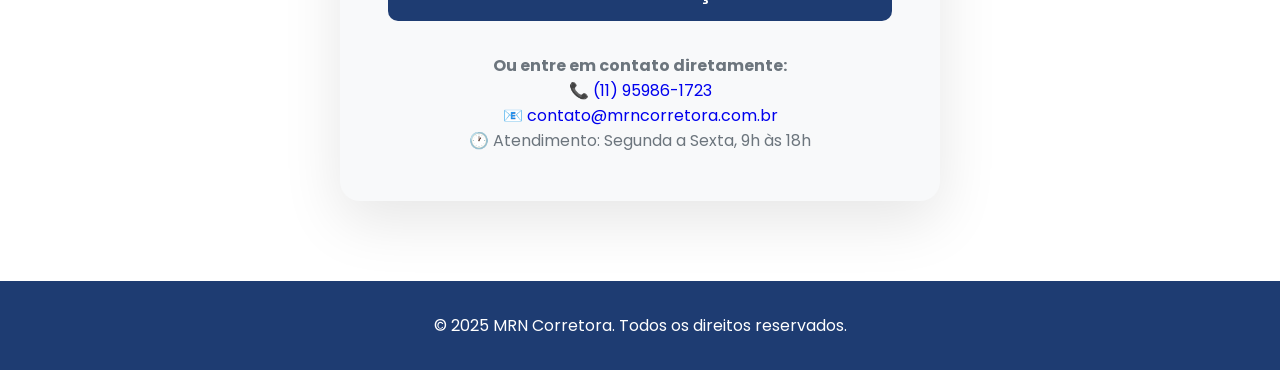
==== commit af42b555: "fix: whats number" ====
--- a/LandingPage-Responsiva/index.html
+++ b/LandingPage-Responsiva/index.html
@@ -304,7 +304,7 @@
             <!-- Informações de contato alternativas -->
             <div style="margin-top: 2rem; text-align: center; color: var(--text-gray);">
                 <p><strong>Ou entre em contato diretamente:</strong></p>
-                <p>📞 <a href="tel:+5511954234299">(11) 95423-4299</a></p>
+                <p>📞 <a href="https://wa.me/5511959861723?text=Olá!%20Gostaria%20de%20fazer%20uma%20cotação" target="_blank">(11) 95986-1723</a></p>
                 <p>📧 <a href="mailto:contato@mrncorretora.com.br">contato@mrncorretora.com.br</a></p>
                 <p>🕐 Atendimento: Segunda a Sexta, 9h às 18h</p>
             </div>
@@ -347,7 +347,7 @@
                 </div>
 
                 <div class="wa-footer">
-                    <a class="wa-cta" id="waCta" href="#" target="_blank" rel="noopener">
+                    <a class="wa-cta" id="waCta" href="https://wa.me/5511959861723?text=Oi%2C%20precisa%20de%20ajuda%3F" target="_blank" rel="noopener">
                         <svg viewBox="0 0 24 24" fill="none" xmlns="http://www.w3.org/2000/svg">
                             <path d="M17.472 14.382c-.297-.149-1.758-.867-2.03-.967-.273-.099-.471-.148-.67.15-.197.297-.767.966-.94 1.164-.173.199-.347.223-.644.075-.297-.15-1.255-.463-2.39-1.475-.883-.788-1.48-1.761-1.653-2.059-.173-.297-.018-.458.13-.606.134-.133.298-.347.446-.52.149-.174.198-.298.298-.497.099-.198.05-.371-.025-.52-.075-.149-.669-1.612-.916-2.207-.242-.579-.487-.5-.669-.51-.173-.008-.371-.01-.57-.01-.198 0-.52.074-.792.372-.272.297-1.04 1.016-1.04 2.479 0 1.462 1.065 2.875 1.213 3.074.149.198 2.096 3.2 5.077 4.487.709.306 1.262.489 1.694.625.712.227 1.36.195 1.871.118.571-.085 1.758-.719 2.006-1.413.248-.694.248-1.289.173-1.413-.074-.124-.272-.198-.57-.347z" fill="currentColor"/>
                             <path d="M20.52 3.449C18.24 1.245 15.24 0 12.045 0 5.463 0 .104 5.334.101 11.893c0 2.096.549 4.14 1.595 5.945L0 24l6.335-1.652a12.062 12.062 0 005.713 1.447h.005c6.585 0 11.946-5.336 11.949-11.896 0-3.176-1.24-6.165-3.495-8.411l.013-.029zm-8.475 18.299c-1.776 0-3.517-.479-5.032-1.378l-.36-.214-3.738.977 1.001-3.645-.235-.374a9.869 9.869 0 01-1.518-5.259c.002-5.45 4.436-9.884 9.888-9.884 2.64 0 5.122 1.03 6.988 2.898a9.825 9.825 0 012.892 6.993c-.002 5.451-4.436 9.886-9.886 9.886z" fill="currentColor"/>
